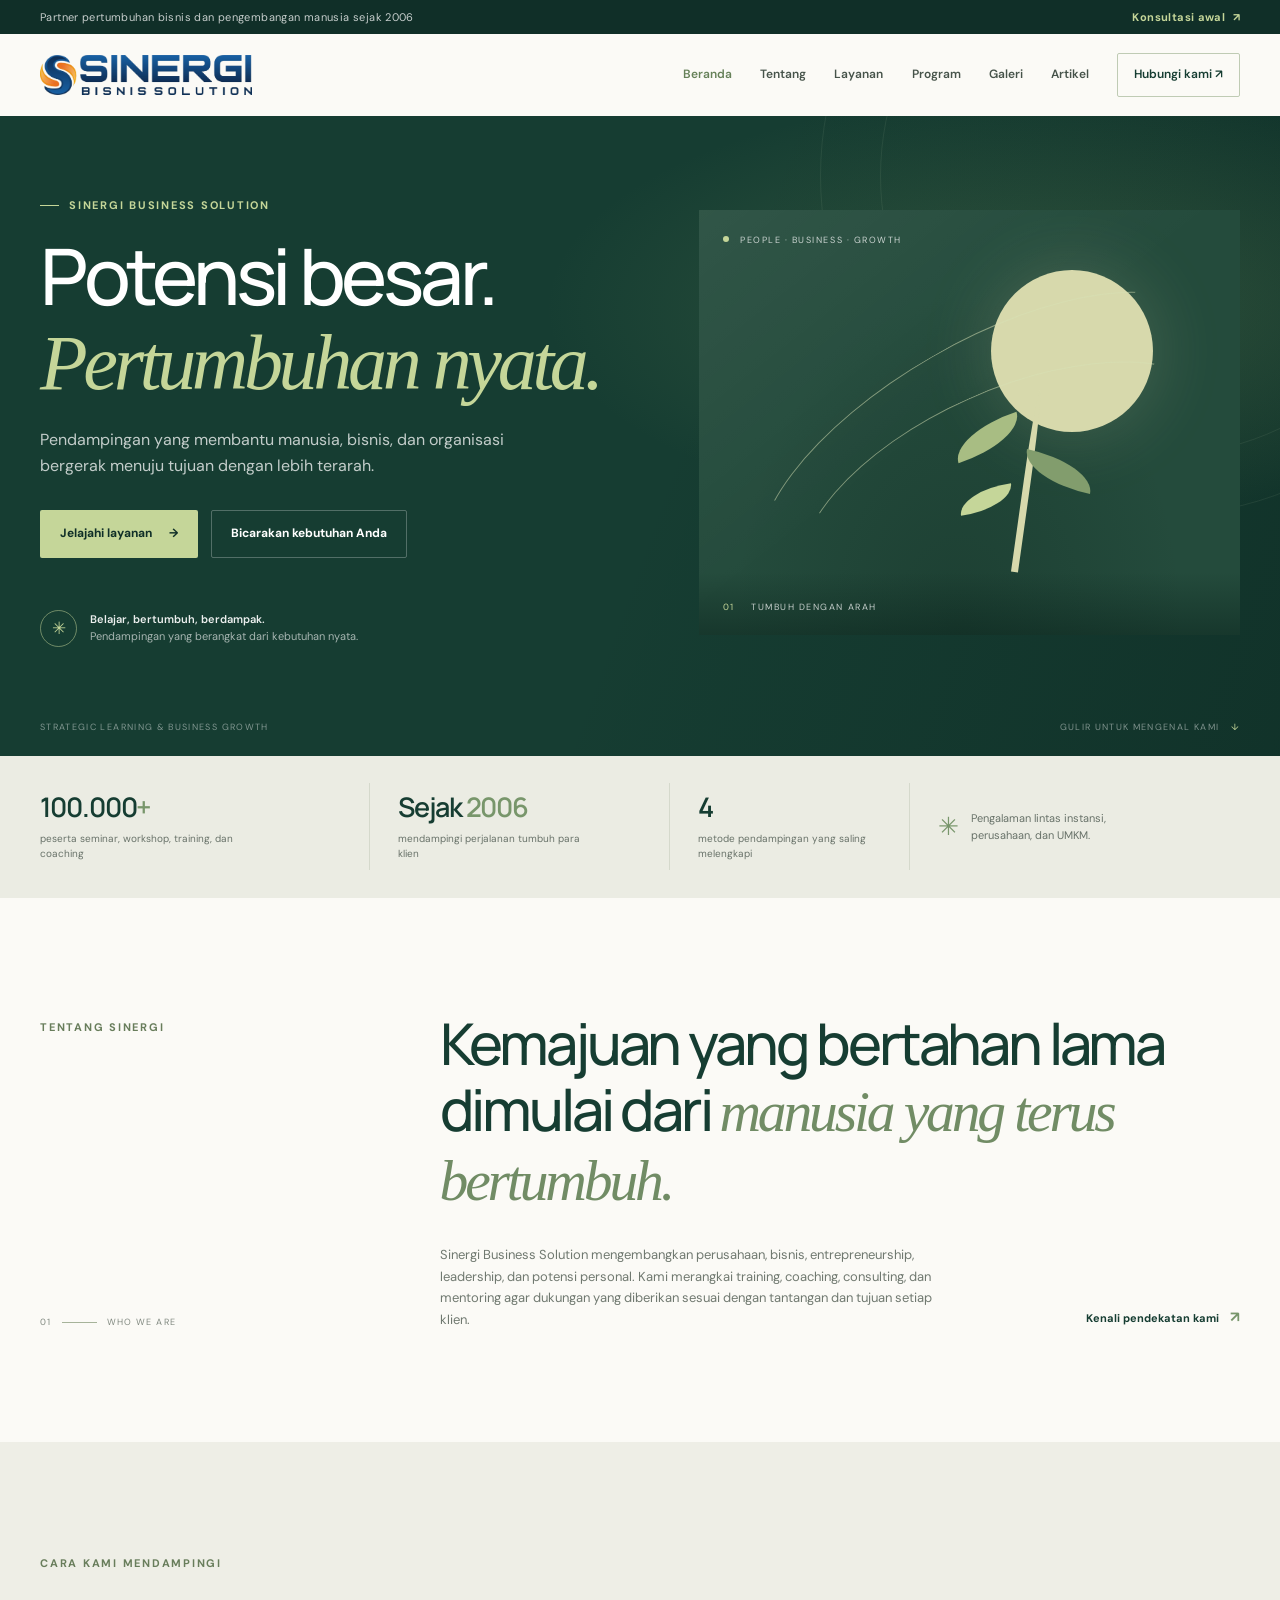
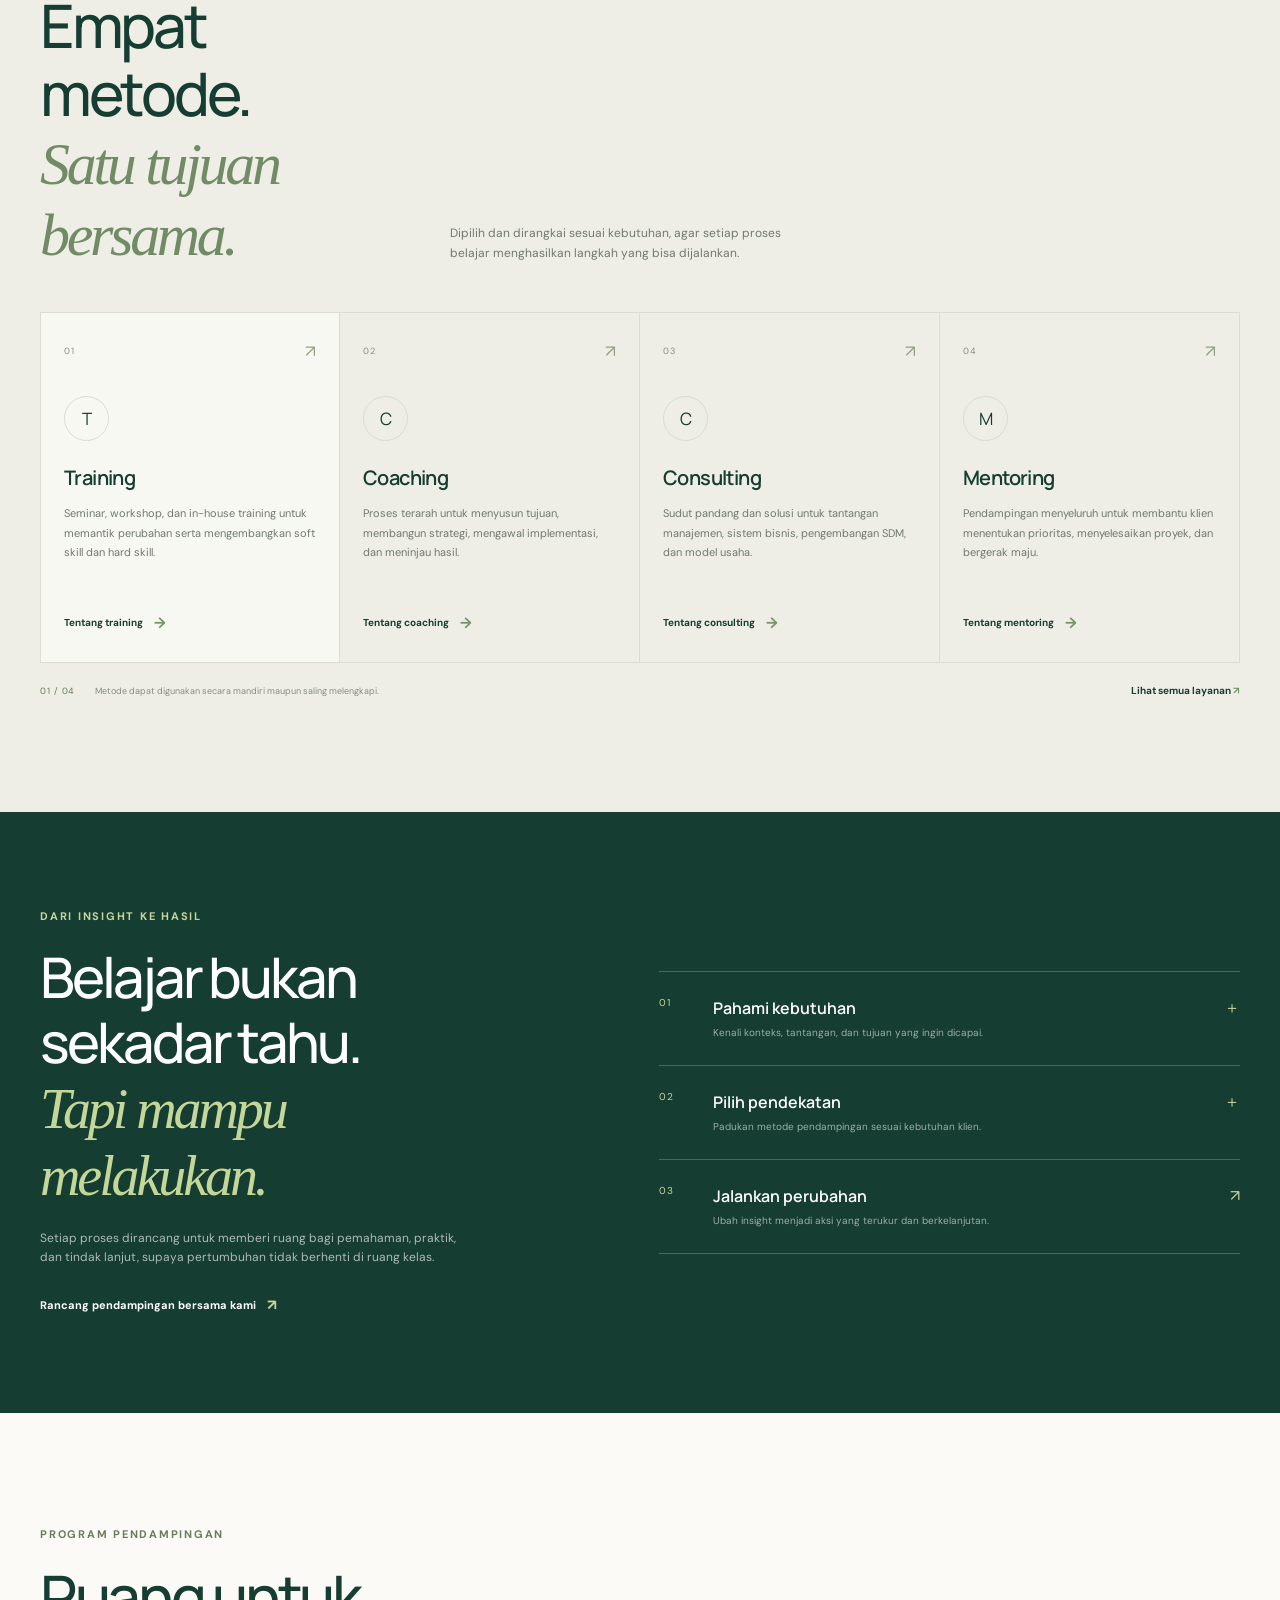
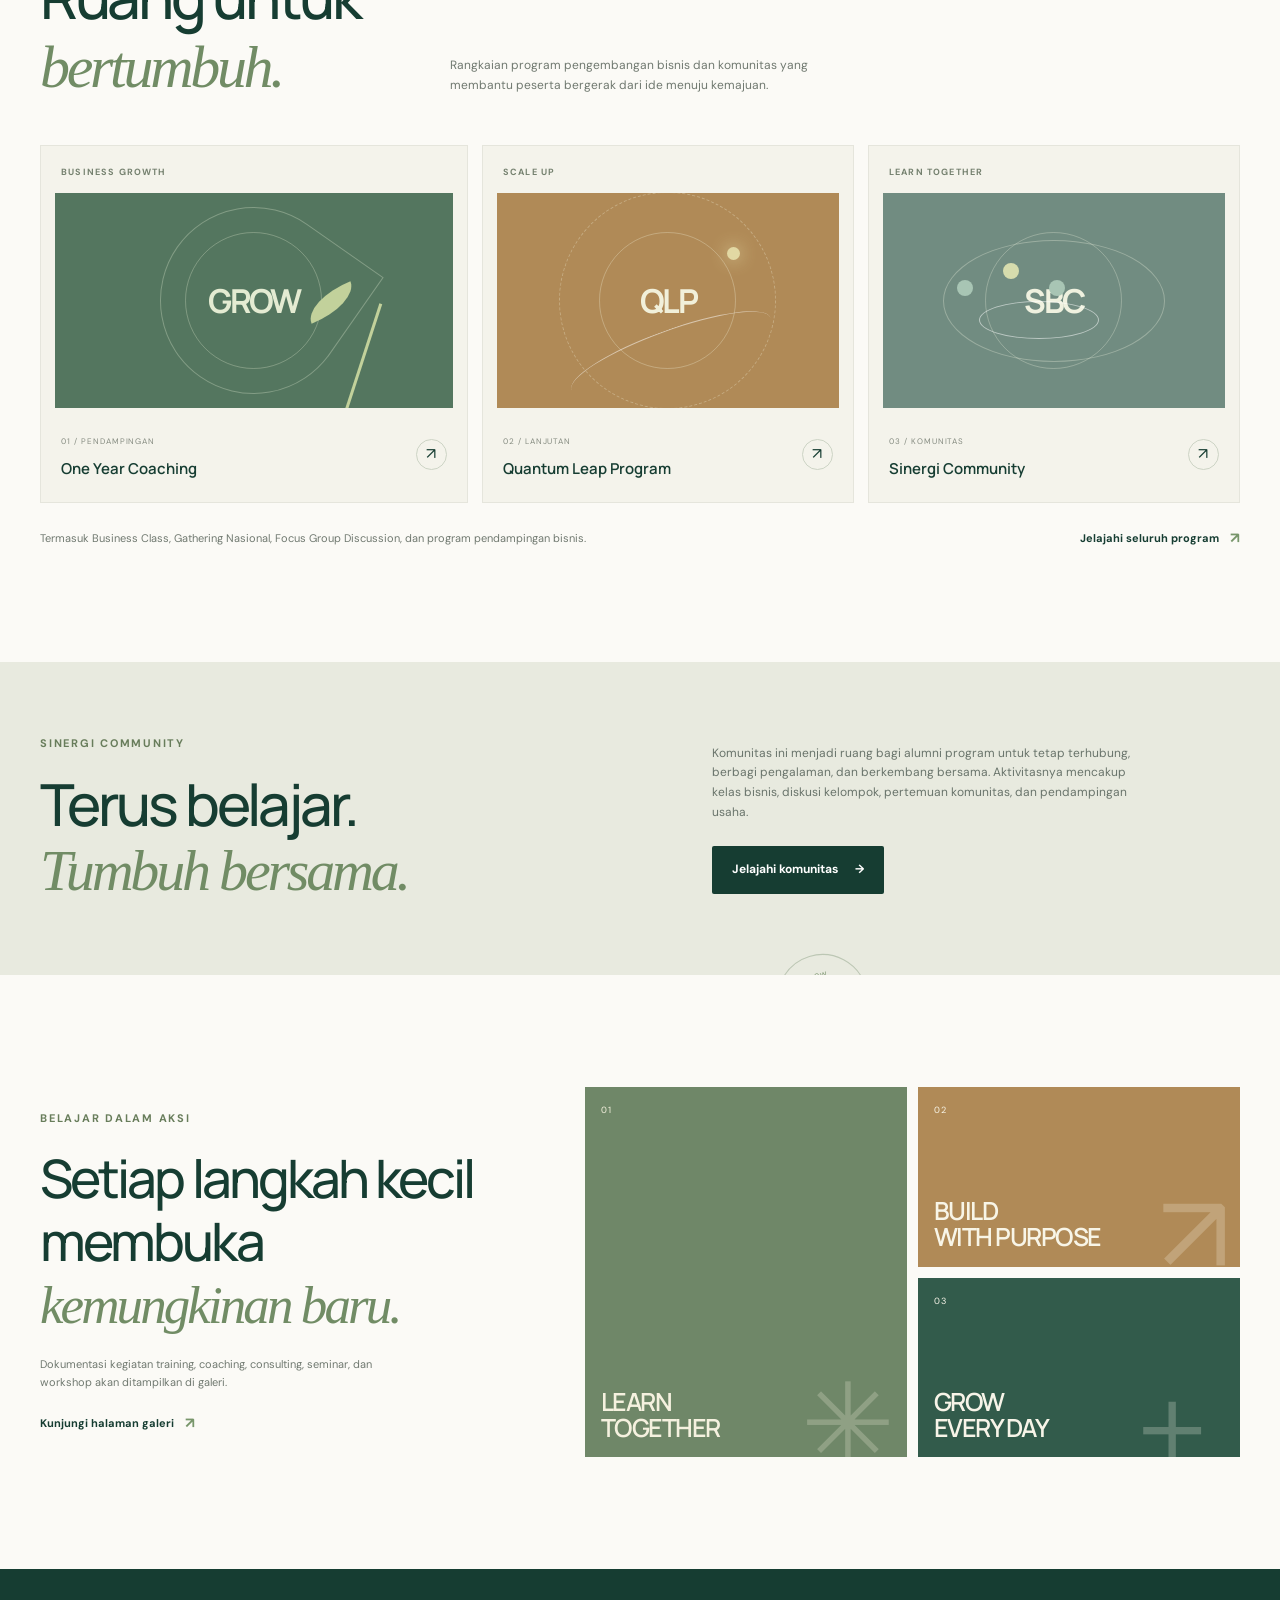
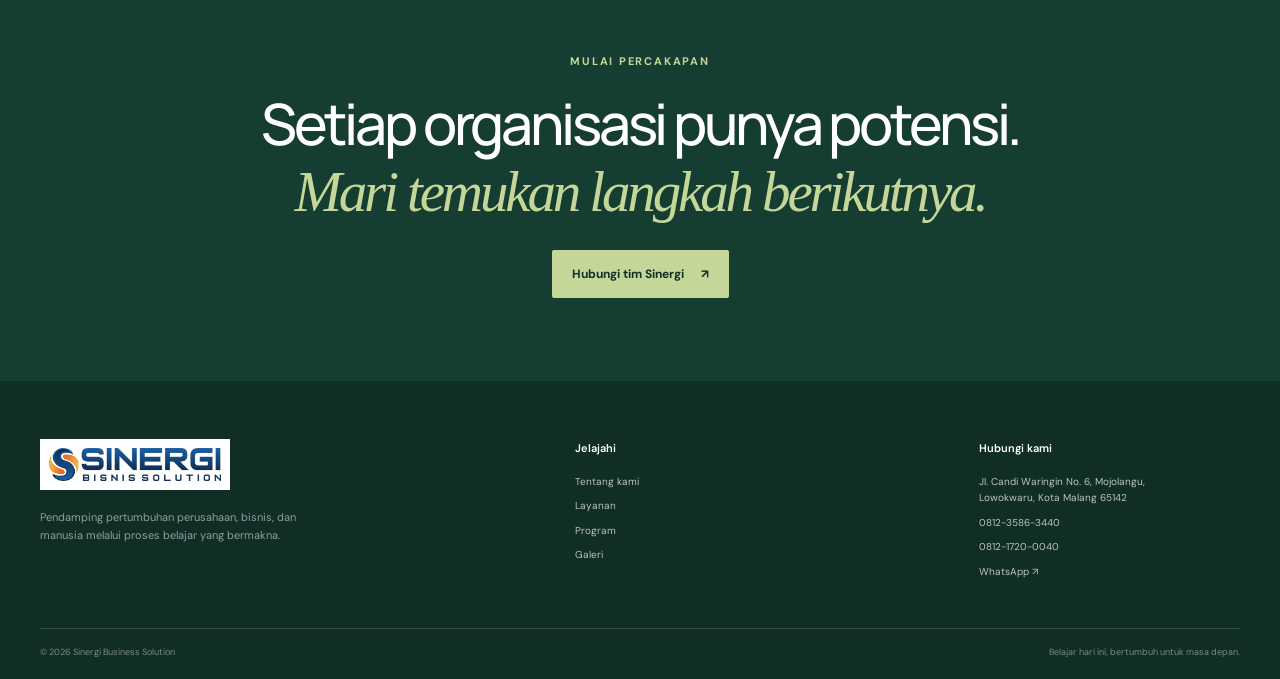
==== index.html @ 2e434a22 "first commit" ====
<!DOCTYPE html>
<html lang="id">
<head>
    <meta charset="UTF-8">
    <meta name="viewport" content="width=device-width, initial-scale=1.0">
    <meta name="description" content="Sinergi Business Solution mendampingi perusahaan, bisnis, dan individu melalui training, coaching, consulting, dan mentoring sejak 2006.">
    <meta name="theme-color" content="#163d32">
    <title>Sinergi Business Solution | Tumbuh Bersama</title>
    <link rel="stylesheet" href="css/style.css">
</head>
<body>
<header class="site-header">
    <div class="topbar">
        <div class="container topbar-inner">
            <span>Partner pertumbuhan bisnis dan pengembangan manusia sejak 2006</span>
            <a href="https://wa.me/6281235863440" target="_blank" rel="noopener noreferrer">Konsultasi awal <span aria-hidden="true">↗</span></a>
        </div>
    </div>
    <div class="container nav-container">
        <a href="index.html" class="brand" aria-label="Sinergi Business Solution, beranda">
            <img src="images/SBS BARU.png" alt="Sinergi Business Solution" class="brand-logo">
        </a>
        <button class="menu-toggle" id="menuToggle" aria-label="Buka menu" aria-expanded="false" aria-controls="navigation">☰</button>
        <nav class="navigation" id="navigation" aria-label="Navigasi utama">
            <a href="index.html" class="active">Beranda</a>
            <a href="about.html">Tentang</a>
            <a href="services.html">Layanan</a>
            <a href="programs.html">Program</a>
            <a href="gallery.html">Galeri</a>
            <a href="blog.html">Artikel</a>
            <a href="contact.html" class="nav-contact">Hubungi kami <span aria-hidden="true">↗</span></a>
        </nav>
    </div>
</header>

<main>
    <section class="hero">
        <div class="hero-orbit hero-orbit-one" aria-hidden="true"></div>
        <div class="hero-orbit hero-orbit-two" aria-hidden="true"></div>
        <div class="container hero-layout">
            <div class="hero-copy">
                <p class="eyebrow eyebrow-light"><span></span> Sinergi Business Solution</p>
                <h1>Potensi besar.<br><em>Pertumbuhan nyata.</em></h1>
                <p class="hero-description">Pendampingan yang membantu manusia, bisnis, dan organisasi bergerak menuju tujuan dengan lebih terarah.</p>
                <div class="hero-actions">
                    <a href="services.html" class="button button-light">Jelajahi layanan <span aria-hidden="true">→</span></a>
                    <a href="https://wa.me/6281235863440" class="button button-quiet" target="_blank" rel="noopener noreferrer">Bicarakan kebutuhan Anda</a>
                </div>
                <div class="hero-proof">
                    <span class="proof-mark" aria-hidden="true">✳</span>
                    <p><strong>Belajar, bertumbuh, berdampak.</strong><br>Pendampingan yang berangkat dari kebutuhan nyata.</p>
                </div>
            </div>
            <div class="hero-art" aria-label="Ilustrasi pertumbuhan dan kolaborasi">
                <div class="art-label"><span class="art-dot"></span> PEOPLE · BUSINESS · GROWTH</div>
                <div class="art-sun"></div>
                <div class="art-curve art-curve-one"></div>
                <div class="art-curve art-curve-two"></div>
                <div class="art-stem"></div>
                <div class="art-leaf art-leaf-one"></div>
                <div class="art-leaf art-leaf-two"></div>
                <div class="art-leaf art-leaf-three"></div>
                <div class="art-base"></div>
                <div class="art-note"><span>01</span> TUMBUH DENGAN ARAH</div>
            </div>
        </div>
        <div class="hero-bottom container">
            <span>Strategic learning &amp; business growth</span>
            <span class="hero-scroll">Gulir untuk mengenal kami <span aria-hidden="true">↓</span></span>
        </div>
    </section>

    <section class="trust-band" aria-label="Ringkasan pengalaman">
        <div class="container trust-grid">
            <div><strong>100.000<span>+</span></strong><p>peserta seminar, workshop, training, dan coaching</p></div>
            <div><strong>Sejak <span>2006</span></strong><p>mendampingi perjalanan tumbuh para klien</p></div>
            <div><strong>4</strong><p>metode pendampingan yang saling melengkapi</p></div>
            <div class="trust-note"><span class="trust-star" aria-hidden="true">✳</span><p>Pengalaman lintas instansi, perusahaan, dan UMKM.</p></div>
        </div>
    </section>

    <section class="section intro-section" id="tentang">
        <div class="container intro-grid">
            <div class="intro-kicker">
                <p class="eyebrow">Tentang Sinergi</p>
                <span class="intro-index">01 <i></i> WHO WE ARE</span>
            </div>
            <div class="intro-content">
                <h2>Kemajuan yang bertahan lama dimulai dari <em>manusia yang terus bertumbuh.</em></h2>
                <div class="intro-bottom">
                    <p>Sinergi Business Solution mengembangkan perusahaan, bisnis, entrepreneurship, leadership, dan potensi personal. Kami merangkai training, coaching, consulting, dan mentoring agar dukungan yang diberikan sesuai dengan tantangan dan tujuan setiap klien.</p>
                    <a href="about.html" class="text-link">Kenali pendekatan kami <span aria-hidden="true">↗</span></a>
                </div>
            </div>
        </div>
    </section>

    <section class="section services-section" id="layanan">
        <div class="container">
            <div class="section-heading section-heading-row">
                <div><p class="eyebrow">Cara kami mendampingi</p><h2>Empat metode.<br><em>Satu tujuan bersama.</em></h2></div>
                <p>Dipilih dan dirangkai sesuai kebutuhan, agar setiap proses belajar menghasilkan langkah yang bisa dijalankan.</p>
            </div>
            <div class="service-grid">
                <article class="service-card service-card-featured">
                    <div class="card-top"><span class="service-number">01</span><span class="card-arrow" aria-hidden="true">↗</span></div>
                    <div class="service-symbol" aria-hidden="true">T</div>
                    <h3>Training</h3>
                    <p>Seminar, workshop, dan in-house training untuk memantik perubahan serta mengembangkan soft skill dan hard skill.</p>
                    <a href="services.html#training" class="text-link">Tentang training <span aria-hidden="true">→</span></a>
                </article>
                <article class="service-card">
                    <div class="card-top"><span class="service-number">02</span><span class="card-arrow" aria-hidden="true">↗</span></div>
                    <div class="service-symbol" aria-hidden="true">C</div>
                    <h3>Coaching</h3>
                    <p>Proses terarah untuk menyusun tujuan, membangun strategi, mengawal implementasi, dan meninjau hasil.</p>
                    <a href="services.html#coaching" class="text-link">Tentang coaching <span aria-hidden="true">→</span></a>
                </article>
                <article class="service-card">
                    <div class="card-top"><span class="service-number">03</span><span class="card-arrow" aria-hidden="true">↗</span></div>
                    <div class="service-symbol" aria-hidden="true">C</div>
                    <h3>Consulting</h3>
                    <p>Sudut pandang dan solusi untuk tantangan manajemen, sistem bisnis, pengembangan SDM, dan model usaha.</p>
                    <a href="services.html#consulting" class="text-link">Tentang consulting <span aria-hidden="true">→</span></a>
                </article>
                <article class="service-card">
                    <div class="card-top"><span class="service-number">04</span><span class="card-arrow" aria-hidden="true">↗</span></div>
                    <div class="service-symbol" aria-hidden="true">M</div>
                    <h3>Mentoring</h3>
                    <p>Pendampingan menyeluruh untuk membantu klien menentukan prioritas, menyelesaikan proyek, dan bergerak maju.</p>
                    <a href="services.html#mentoring" class="text-link">Tentang mentoring <span aria-hidden="true">→</span></a>
                </article>
            </div>
            <div class="section-footnote"><span>01 / 04</span><span>Metode dapat digunakan secara mandiri maupun saling melengkapi.</span><a href="services.html">Lihat semua layanan <span aria-hidden="true">↗</span></a></div>
        </div>
    </section>

    <section class="approach-section">
        <div class="container approach-layout">
            <div class="approach-copy">
                <p class="eyebrow eyebrow-light">Dari insight ke hasil</p>
                <h2>Belajar bukan sekadar tahu.<br><em>Tapi mampu melakukan.</em></h2>
                <p>Setiap proses dirancang untuk memberi ruang bagi pemahaman, praktik, dan tindak lanjut, supaya pertumbuhan tidak berhenti di ruang kelas.</p>
                <a href="contact.html" class="text-link text-link-light">Rancang pendampingan bersama kami <span aria-hidden="true">↗</span></a>
            </div>
            <div class="approach-steps">
                <div class="approach-step"><span>01</span><div><h3>Pahami kebutuhan</h3><p>Kenali konteks, tantangan, dan tujuan yang ingin dicapai.</p></div><span class="step-sign" aria-hidden="true">＋</span></div>
                <div class="approach-step"><span>02</span><div><h3>Pilih pendekatan</h3><p>Padukan metode pendampingan sesuai kebutuhan klien.</p></div><span class="step-sign" aria-hidden="true">＋</span></div>
                <div class="approach-step"><span>03</span><div><h3>Jalankan perubahan</h3><p>Ubah insight menjadi aksi yang terukur dan berkelanjutan.</p></div><span class="step-sign" aria-hidden="true">↗</span></div>
            </div>
        </div>
    </section>

    <section class="section programs-section" id="program">
        <div class="container">
            <div class="section-heading section-heading-row">
                <div><p class="eyebrow">Program pendampingan</p><h2>Ruang untuk <em>bertumbuh.</em></h2></div>
                <p>Rangkaian program pengembangan bisnis dan komunitas yang membantu peserta bergerak dari ide menuju kemajuan.</p>
            </div>
            <div class="program-grid">
                <a href="programs.html#one-year-coaching" class="program-card program-large">
                    <span class="program-tag">BUSINESS GROWTH</span>
                    <div class="program-graphic graphic-growth" aria-hidden="true"><span>GROW</span><i></i><b></b></div>
                    <div class="program-info"><div><span>01 / PENDAMPINGAN</span><h3>One Year Coaching</h3></div><span class="round-arrow" aria-hidden="true">↗</span></div>
                </a>
                <a href="programs.html#quantum-leap" class="program-card">
                    <span class="program-tag">SCALE UP</span>
                    <div class="program-graphic graphic-leap" aria-hidden="true"><span>QLP</span><i></i><b></b></div>
                    <div class="program-info"><div><span>02 / LANJUTAN</span><h3>Quantum Leap Program</h3></div><span class="round-arrow" aria-hidden="true">↗</span></div>
                </a>
                <a href="programs.html#sinergi-community" class="program-card">
                    <span class="program-tag">LEARN TOGETHER</span>
                    <div class="program-graphic graphic-community" aria-hidden="true"><span>SBC</span><i></i><b></b></div>
                    <div class="program-info"><div><span>03 / KOMUNITAS</span><h3>Sinergi Community</h3></div><span class="round-arrow" aria-hidden="true">↗</span></div>
                </a>
            </div>
            <div class="program-more"><p>Termasuk Business Class, Gathering Nasional, Focus Group Discussion, dan program pendampingan bisnis.</p><a href="programs.html" class="text-link">Jelajahi seluruh program <span aria-hidden="true">↗</span></a></div>
        </div>
    </section>

    <section class="community-section" id="community">
        <div class="container community-layout">
            <div>
                <p class="eyebrow">Sinergi Community</p>
                <h2>Terus belajar.<br><em>Tumbuh bersama.</em></h2>
            </div>
            <div class="community-detail">
                <p>Komunitas ini menjadi ruang bagi alumni program untuk tetap terhubung, berbagi pengalaman, dan berkembang bersama. Aktivitasnya mencakup kelas bisnis, diskusi kelompok, pertemuan komunitas, dan pendampingan usaha.</p>
                <a href="programs.html#sinergi-community" class="button button-dark">Jelajahi komunitas <span aria-hidden="true">→</span></a>
            </div>
            <div class="community-stamp" aria-hidden="true"><span>GROW</span><i>✳</i><span>TOGETHER</span></div>
        </div>
    </section>

    <section class="section gallery-section" id="galeri">
        <div class="container gallery-layout">
            <div class="gallery-title">
                <p class="eyebrow">Belajar dalam aksi</p>
                <h2>Setiap langkah kecil<br>membuka <em>kemungkinan baru.</em></h2>
                <p>Dokumentasi kegiatan training, coaching, consulting, seminar, dan workshop akan ditampilkan di galeri.</p>
                <a href="gallery.html" class="text-link">Kunjungi halaman galeri <span aria-hidden="true">↗</span></a>
            </div>
            <div class="gallery-composition" aria-label="Ilustrasi tema kegiatan pembelajaran">
                <div class="gallery-tile tile-one"><span>01</span><strong>LEARN<br>TOGETHER</strong><i aria-hidden="true">✳</i></div>
                <div class="gallery-tile tile-two"><span>02</span><strong>BUILD<br>WITH PURPOSE</strong><i aria-hidden="true">↗</i></div>
                <div class="gallery-tile tile-three"><span>03</span><strong>GROW<br>EVERY DAY</strong><i aria-hidden="true">＋</i></div>
            </div>
        </div>
    </section>

    <section class="cta-section">
        <div class="container cta-inner">
            <p class="eyebrow eyebrow-light">Mulai percakapan</p>
            <h2>Setiap organisasi punya potensi.<br><em>Mari temukan langkah berikutnya.</em></h2>
            <a href="https://wa.me/6281235863440" class="button button-light" target="_blank" rel="noopener noreferrer">Hubungi tim Sinergi <span aria-hidden="true">↗</span></a>
        </div>
    </section>
</main>

<footer class="site-footer">
    <div class="container footer-main">
        <div class="footer-brand">
            <a href="index.html" aria-label="Sinergi Business Solution, beranda"><img src="images/SBS BARU.png" alt="Sinergi Business Solution" class="footer-logo"></a>
            <p>Pendamping pertumbuhan perusahaan, bisnis, dan manusia melalui proses belajar yang bermakna.</p>
        </div>
        <div><h3>Jelajahi</h3><div class="footer-links"><a href="about.html">Tentang kami</a><a href="services.html">Layanan</a><a href="programs.html">Program</a><a href="gallery.html">Galeri</a></div></div>
        <div><h3>Hubungi kami</h3><div class="footer-links"><span>Jl. Candi Waringin No. 6, Mojolangu,<br>Lowokwaru, Kota Malang 65142</span><a href="tel:+6281235863440">0812-3586-3440</a><a href="tel:+6281217200040">0812-1720-0040</a><a href="https://wa.me/6281235863440" target="_blank" rel="noopener noreferrer">WhatsApp <span aria-hidden="true">↗</span></a></div></div>
    </div>
    <div class="container footer-bottom"><span>© <span class="currentYear"></span> Sinergi Business Solution</span><span>Belajar hari ini, bertumbuh untuk masa depan.</span></div>
</footer>
<script src="js/script.js"></script>
</body>
</html>
---- css/style.css ----
@import url("https://fonts.googleapis.com/css2?family=DM+Sans:wght@400;500;600;700&family=Manrope:wght@400;500;600;700;800&display=swap");

:root {
    --forest: #163d32;
    --forest-deep: #102f28;
    --green: #78966b;
    --lime: #c5d699;
    --cream: #f4f3ec;
    --paper: #fbfaf6;
    --ink: #202a25;
    --muted: #707970;
    --line: #e5e5dc;
    --white: #fff;
    --display: "Manrope", Arial, sans-serif;
    --body: "DM Sans", Arial, sans-serif;
}

* { box-sizing: border-box; margin: 0; padding: 0; }
html { scroll-behavior: smooth; scroll-padding-top: 100px; }
body { color: var(--ink); background: var(--paper); font-family: var(--body); line-height: 1.65; -webkit-font-smoothing: antialiased; }
img { display: block; max-width: 100%; }
a { color: inherit; text-decoration: none; }
button, input, textarea { font: inherit; }
:focus-visible { outline: 2px solid #78966b; outline-offset: 3px; }
.container { width: min(1200px, calc(100% - 64px)); margin-inline: auto; }
.section { padding: 112px 0; }
.eyebrow { display: flex; align-items: center; gap: 10px; color: #687d5b; font-size: 11px; font-weight: 700; letter-spacing: .16em; text-transform: uppercase; margin-bottom: 20px; }
.eyebrow > span { width: 19px; height: 1px; background: currentColor; }
.eyebrow-light { color: var(--lime); }

.site-header { position: sticky; z-index: 50; top: 0; background: rgba(251,250,246,.97); backdrop-filter: blur(14px); }
.topbar { color: rgba(255,255,255,.76); background: var(--forest-deep); font-size: 11px; letter-spacing: .035em; }
.topbar-inner { min-height: 34px; display: flex; align-items: center; justify-content: space-between; gap: 20px; }
.topbar a { color: var(--lime); font-weight: 700; }
.topbar a span { padding-left: 4px; }
.nav-container { min-height: 82px; display: flex; align-items: center; justify-content: space-between; gap: 34px; }
.brand { display: inline-flex; align-items: center; flex: 0 0 auto; }
.brand-logo { width: 212px; height: auto; }
.navigation { display: flex; align-items: center; gap: clamp(16px, 2.2vw, 29px); }
.navigation a { color: #46534a; font-size: 12px; font-weight: 600; transition: color .2s ease; white-space: nowrap; }
.navigation a:hover, .navigation a.active { color: #668159; }
.navigation .nav-contact { padding: 11px 16px; border: 1px solid #bfcbb4; border-radius: 2px; color: var(--forest); }
.navigation .nav-contact:hover { background: var(--forest); border-color: var(--forest); color: var(--white); }
.menu-toggle { display: none; border: 1px solid var(--line); border-radius: 2px; background: transparent; color: var(--forest); padding: 7px 11px; cursor: pointer; font-size: 20px; }

.hero { position: relative; isolation: isolate; overflow: hidden; color: var(--white); background: var(--forest); }
.hero::before { position: absolute; z-index: -1; inset: 0; background: radial-gradient(ellipse at 82% 30%, rgba(119,151,95,.28), transparent 34%), linear-gradient(110deg, transparent 52%, rgba(8,31,26,.34)); content: ""; }
.hero-layout { min-height: 565px; display: grid; grid-template-columns: 1.05fr .95fr; align-items: center; gap: 5%; padding-top: 58px; padding-bottom: 48px; }
.hero-copy { max-width: 630px; padding: 22px 0 25px; }
.hero h1, .section-heading h2, .intro-content h2, .approach-copy h2, .community-layout h2, .gallery-title h2, .cta-inner h2 { font-family: var(--display); font-weight: 500; letter-spacing: -.055em; }
.hero h1 { font-size: clamp(48px, 6.2vw, 78px); line-height: 1.07; }
.hero h1 em, .section-heading h2 em, .intro-content h2 em, .approach-copy h2 em, .community-layout h2 em, .gallery-title h2 em, .cta-inner h2 em { color: var(--lime); font-family: Georgia, serif; font-weight: 400; }
.hero-description { max-width: 480px; color: rgba(255,255,255,.74); margin-top: 23px; font-size: 16px; }
.hero-actions { display: flex; flex-wrap: wrap; gap: 13px; margin-top: 30px; }
.button { min-height: 48px; display: inline-flex; align-items: center; justify-content: center; gap: 17px; padding: 11px 19px; border: 1px solid transparent; border-radius: 2px; font-size: 12px; font-weight: 700; transition: background .2s, color .2s, transform .2s; }
.button:hover { transform: translateY(-2px); }
.button-light { background: var(--lime); color: var(--forest-deep); }
.button-light:hover { background: #d5e4b1; }
.button-quiet { border-color: rgba(255,255,255,.26); color: var(--white); }
.button-quiet:hover { border-color: var(--lime); color: var(--lime); }
.hero-proof { display: flex; align-items: center; gap: 13px; margin-top: 52px; }
.proof-mark { display: grid; width: 37px; height: 37px; place-items: center; border: 1px solid rgba(197,214,153,.5); border-radius: 50%; color: var(--lime); font-size: 17px; }
.hero-proof p { color: rgba(255,255,255,.62); font-size: 11px; line-height: 1.55; }
.hero-proof strong { color: rgba(255,255,255,.92); font-weight: 600; }
.hero-art { position: relative; min-height: 425px; overflow: hidden; background: #244b3c; }
.hero-art::before { position: absolute; inset: 0; background: linear-gradient(142deg, rgba(255,255,255,.06), transparent 48%), radial-gradient(ellipse at 48% 100%, rgba(12,37,29,.3), transparent 57%); content: ""; }
.art-label, .art-note { position: absolute; z-index: 3; left: 24px; color: rgba(255,255,255,.75); font-size: 9px; letter-spacing: .17em; }
.art-label { top: 23px; }
.art-dot { display: inline-block; width: 6px; height: 6px; margin: 0 8px 1px 0; border-radius: 50%; background: var(--lime); }
.art-note { bottom: 21px; }
.art-note span { margin-right: 13px; color: var(--lime); }
.art-sun { position: absolute; top: 14%; right: 16%; width: 162px; height: 162px; border-radius: 50%; background: #d7d9ac; box-shadow: 0 0 72px rgba(215,217,172,.2); }
.art-curve { position: absolute; z-index: 2; left: 6%; right: 0; height: 215px; border: 1px solid rgba(214,224,180,.36); border-color: rgba(214,224,180,.52) transparent transparent; border-radius: 50%; transform: rotate(-30deg); }
.art-curve-one { top: 31%; }
.art-curve-two { top: 42%; left: 16%; transform: rotate(-24deg); }
.art-stem { position: absolute; z-index: 2; right: 41%; bottom: 15%; width: 7px; height: 43%; border-radius: 80% 80% 0 0; background: #d7d9ac; transform: rotate(8deg); transform-origin: bottom; }
.art-leaf { position: absolute; z-index: 3; width: 71px; height: 31px; border-radius: 100% 0 100% 0; background: #a8bd83; }
.art-leaf-one { right: 40%; bottom: 43%; transform: rotate(-18deg); }
.art-leaf-two { right: 27%; bottom: 35%; transform: scaleX(-1) rotate(-12deg); background: #829d6d; }
.art-leaf-three { right: 42%; bottom: 29%; width: 54px; height: 25px; transform: rotate(-8deg); background: #c5d699; }
.art-base { position: absolute; right: 0; bottom: 0; left: 0; height: 15%; background: linear-gradient(0deg, rgba(9,34,27,.48), transparent); }
.hero-orbit { position: absolute; z-index: -1; border: 1px solid rgba(220,235,199,.075); border-radius: 50%; }
.hero-orbit-one { top: -280px; right: -220px; width: 680px; height: 680px; }
.hero-orbit-two { top: -220px; right: -160px; width: 560px; height: 560px; }
.hero-bottom { display: flex; justify-content: space-between; padding-bottom: 21px; color: rgba(255,255,255,.46); font-size: 9px; letter-spacing: .15em; text-transform: uppercase; }
.hero-scroll span { margin-left: 8px; color: var(--lime); }

.trust-band { background: #ebece3; }
.trust-grid { min-height: 142px; display: grid; grid-template-columns: 1.1fr 1fr .8fr 1.1fr; align-items: center; }
.trust-grid > div { min-height: 70px; padding: 8px 28px; border-right: 1px solid #d5d9cc; }
.trust-grid > div:first-child { padding-left: 0; }
.trust-grid > div:last-child { border: 0; padding-right: 0; }
.trust-grid strong { display: block; color: var(--forest); font-family: var(--display); font-size: 27px; font-weight: 600; letter-spacing: -.04em; line-height: 1.2; }
.trust-grid strong span { color: #78966b; }
.trust-grid p { max-width: 200px; margin-top: 7px; color: #687269; font-size: 10px; line-height: 1.55; }
.trust-note { display: flex; align-items: center; gap: 12px; }
.trust-note p { max-width: 175px; margin: 0; font-size: 11px; }
.trust-star { color: #78966b; font-size: 25px; }

.intro-section { background: var(--paper); }
.intro-grid { display: grid; grid-template-columns: .55fr 1.45fr; gap: 8%; }
.intro-kicker { display: flex; flex-direction: column; align-items: flex-start; justify-content: space-between; }
.intro-kicker .eyebrow { margin-top: 8px; }
.intro-index { display: flex; align-items: center; gap: 10px; color: #818980; font-size: 9px; letter-spacing: .15em; }
.intro-index i { display: inline-block; width: 35px; height: 1px; background: #a6b39a; }
.intro-content h2 { max-width: 800px; color: var(--forest); font-size: clamp(36px, 4.5vw, 59px); line-height: 1.15; }
.intro-content h2 em { color: #718c65; }
.intro-bottom { display: flex; align-items: flex-end; justify-content: space-between; gap: 35px; margin-top: 30px; }
.intro-bottom p { max-width: 515px; color: var(--muted); font-size: 13px; }
.text-link { display: inline-flex; align-items: center; gap: 11px; color: var(--forest); font-size: 11px; font-weight: 700; white-space: nowrap; }
.text-link span { color: #78966b; font-size: 15px; transition: transform .2s; }
.text-link:hover span { transform: translate(3px,-2px); }

.services-section { background: #eeeee6; }
.section-heading-row { display: flex; align-items: flex-end; justify-content: space-between; gap: 40px; margin-bottom: 43px; }
.section-heading { max-width: 770px; }
.section-heading h2 { color: var(--forest); font-size: clamp(38px, 5vw, 60px); line-height: 1.13; }
.section-heading h2 em { color: #718c65; }
.section-heading-row > p { max-width: 360px; padding-bottom: 6px; color: var(--muted); font-size: 12px; }
.service-grid { display: grid; grid-template-columns: repeat(4, 1fr); border-top: 1px solid #d9ddd2; border-bottom: 1px solid #d9ddd2; }
.service-card { min-height: 325px; padding: 24px 23px 26px; border-right: 1px solid #d9ddd2; transition: background .2s; }
.service-card:first-child { border-left: 1px solid #d9ddd2; }
.service-card:hover, .service-card-featured { background: #f8f8f2; }
.card-top { display: flex; align-items: center; justify-content: space-between; }
.service-number { color: #849080; font-size: 9px; letter-spacing: .1em; }
.card-arrow { color: #91a182; font-size: 17px; }
.service-symbol { display: grid; width: 45px; height: 45px; margin: 31px 0 20px; place-items: center; border: 1px solid #d7dfcd; border-radius: 50%; color: var(--forest); font-family: var(--display); font-size: 17px; }
.service-card h3 { color: var(--forest); font-family: var(--display); font-size: 20px; font-weight: 600; letter-spacing: -.03em; }
.service-card p { min-height: 83px; margin: 10px 0 21px; color: var(--muted); font-size: 11px; line-height: 1.75; }
.service-card .text-link { font-size: 10px; }
.section-footnote { display: flex; align-items: center; gap: 20px; margin-top: 20px; color: #858c82; font-size: 9px; }
.section-footnote > span:first-child { color: #647b59; letter-spacing: .1em; }
.section-footnote > span:nth-child(2) { flex: 1; }
.section-footnote a { color: var(--forest); font-size: 10px; font-weight: 700; }
.section-footnote a span { color: #78966b; }

.approach-section { padding: 95px 0; color: var(--white); background: var(--forest); }
.approach-layout { display: grid; grid-template-columns: .9fr 1.1fr; gap: 12%; align-items: center; }
.approach-copy h2 { color: var(--white); font-size: clamp(37px, 4.4vw, 56px); line-height: 1.16; }
.approach-copy h2 em { color: var(--lime); }
.approach-copy > p:not(.eyebrow) { max-width: 420px; margin-top: 20px; color: rgba(255,255,255,.65); font-size: 12px; }
.text-link-light { margin-top: 25px; color: var(--white); }
.text-link-light span { color: var(--lime); }
.approach-steps { border-top: 1px solid rgba(255,255,255,.22); }
.approach-step { display: grid; grid-template-columns: 39px 1fr 24px; align-items: start; gap: 15px; padding: 23px 0; border-bottom: 1px solid rgba(255,255,255,.22); }
.approach-step > span:first-child { color: var(--lime); font-size: 10px; letter-spacing: .1em; }
.approach-step h3 { color: var(--white); font-family: var(--display); font-size: 16px; font-weight: 600; }
.approach-step p { margin-top: 4px; color: rgba(255,255,255,.58); font-size: 10px; }
.step-sign { color: var(--lime); text-align: right; }

.programs-section { background: var(--paper); }
.program-grid { display: grid; grid-template-columns: 1.15fr 1fr 1fr; gap: 14px; }
.program-card { display: flex; flex-direction: column; min-width: 0; border: 1px solid var(--line); background: #f4f3eb; transition: transform .25s, box-shadow .25s; }
.program-card:hover { transform: translateY(-4px); box-shadow: 0 16px 35px rgba(25,58,42,.1); }
.program-tag { padding: 19px 20px 0; color: #75816f; font-size: 9px; font-weight: 700; letter-spacing: .13em; }
.program-graphic { position: relative; display: grid; min-height: 215px; margin: 14px 14px 0; place-items: center; overflow: hidden; }
.program-graphic::before, .program-graphic::after { position: absolute; border: 1px solid currentColor; border-radius: 50%; content: ""; }
.program-graphic::before { width: 185px; height: 185px; opacity: .32; }
.program-graphic::after { width: 135px; height: 135px; opacity: .3; }
.program-graphic > span { position: relative; z-index: 1; font-family: var(--display); font-size: 33px; font-weight: 700; letter-spacing: -.08em; }
.program-graphic i, .program-graphic b { position: absolute; z-index: 1; display: block; }
.graphic-growth { color: #e4ebd2; background: #54765f; }
.graphic-growth::before { border-radius: 50% 0 50% 50%; transform: rotate(35deg); }
.graphic-growth i { right: 22%; bottom: -5px; width: 3px; height: 112px; background: #c2d19b; transform: rotate(18deg); }
.graphic-growth b { right: 24%; bottom: 93px; width: 52px; height: 25px; border-radius: 100% 0 100% 0; background: #c2d19b; transform: rotate(-22deg); }
.graphic-leap { color: #f1f0da; background: #b08a57; }
.graphic-leap::before { width: 215px; height: 215px; border-style: dashed; }
.graphic-leap i { bottom: 30px; left: 20%; width: 62%; height: 48px; border-top: 1px solid rgba(255,255,255,.5); border-radius: 50%; transform: rotate(-20deg); }
.graphic-leap b { top: 54px; right: 29%; width: 13px; height: 13px; border-radius: 50%; background: #e2d8a3; box-shadow: 0 0 18px #e2d8a3; }
.graphic-community { color: #eff1df; background: #718c81; }
.graphic-community::before { width: 220px; height: 120px; }
.graphic-community i { top: 70px; left: 35%; width: 16px; height: 16px; border-radius: 50%; background: #d6dcad; box-shadow: 46px 17px 0 #a8c5b4, -46px 17px 0 #a8c5b4; }
.graphic-community b { top: 108px; left: 28%; width: 120px; height: 38px; border: 1px solid rgba(255,255,255,.52); border-radius: 50%; }
.program-info { display: flex; align-items: center; justify-content: space-between; gap: 10px; padding: 18px 20px 20px; }
.program-info > div > span { color: #858b80; font-size: 8px; letter-spacing: .12em; }
.program-info h3 { margin-top: 4px; color: var(--forest); font-family: var(--display); font-size: 15px; font-weight: 600; }
.round-arrow { display: grid; width: 31px; height: 31px; flex: 0 0 auto; place-items: center; border: 1px solid #cdd4c5; border-radius: 50%; color: var(--forest); transition: background .2s,color .2s; }
.program-card:hover .round-arrow { background: var(--forest); color: white; }
.program-more { display: flex; align-items: center; justify-content: space-between; gap: 25px; margin-top: 23px; }
.program-more p { max-width: 550px; color: var(--muted); font-size: 11px; }

.community-section { padding: 72px 0; overflow: hidden; background: #e8eadf; }
.community-layout { position: relative; display: grid; grid-template-columns: 1fr 1fr; align-items: center; gap: 12%; }
.community-layout h2 { color: var(--forest); font-size: clamp(39px, 4.7vw, 58px); line-height: 1.1; }
.community-layout h2 em { color: #718c65; }
.community-detail { max-width: 440px; }
.community-detail p { color: #69746b; font-size: 12px; }
.button-dark { margin-top: 23px; background: var(--forest); color: white; }
.button-dark:hover { background: #265746; }
.community-stamp { position: absolute; right: 31%; bottom: -142px; display: flex; width: 91px; height: 91px; flex-direction: column; align-items: center; justify-content: center; border: 1px solid rgba(88,117,82,.3); border-radius: 50%; color: #718c65; font-size: 7px; letter-spacing: .16em; transform: rotate(-17deg); }
.community-stamp i { margin: 2px; font-size: 19px; font-style: normal; }

.gallery-section { background: var(--paper); }
.gallery-layout { display: grid; grid-template-columns: .8fr 1.2fr; align-items: center; gap: 9%; }
.gallery-title h2 { color: var(--forest); font-size: clamp(34px, 4.2vw, 53px); line-height: 1.18; }
.gallery-title h2 em { color: #718c65; }
.gallery-title > p:not(.eyebrow) { max-width: 380px; margin: 18px 0; color: var(--muted); font-size: 11px; }
.gallery-composition { display: grid; min-height: 370px; grid-template-columns: 1fr 1fr; grid-template-rows: 1fr 1fr; gap: 11px; }
.gallery-tile { position: relative; display: flex; flex-direction: column; justify-content: space-between; overflow: hidden; padding: 16px; }
.gallery-tile span { font-size: 9px; letter-spacing: .15em; }
.gallery-tile strong { position: relative; z-index: 1; font-family: var(--display); font-size: clamp(17px,2vw,25px); font-weight: 600; line-height: 1.05; letter-spacing: -.06em; }
.gallery-tile i { position: absolute; right: 12px; bottom: -24px; font-size: 112px; font-style: normal; line-height: 1; opacity: .24; }
.tile-one { grid-row: span 2; color: #f5f1df; background: #6f8768; }
.tile-two { color: #f8f5e7; background: #b08a57; }
.tile-three { color: #f7f4e8; background: #325b4b; }

.cta-section { padding: 83px 0; color: var(--white); background: var(--forest); }
.cta-inner { text-align: center; }
.cta-inner .eyebrow { justify-content: center; }
.cta-inner h2 { margin: 0 auto 25px; font-size: clamp(34px, 4.8vw, 57px); line-height: 1.16; }
.cta-inner h2 em { color: var(--lime); }

.site-footer { color: rgba(255,255,255,.72); background: #102d26; }
.footer-main { display: grid; grid-template-columns: 1.5fr 1fr 1fr; gap: 12%; padding-top: 58px; padding-bottom: 48px; }
.footer-logo { width: 190px; padding: 9px; background: white; }
.footer-brand p { max-width: 280px; margin-top: 18px; color: rgba(255,255,255,.54); font-size: 11px; }
.footer-main h3 { margin-bottom: 16px; color: var(--white); font-size: 11px; font-weight: 600; }
.footer-links { display: grid; gap: 8px; font-size: 10px; }
.footer-links a:hover { color: var(--lime); }
.footer-bottom { display: flex; justify-content: space-between; gap: 20px; padding-top: 16px; padding-bottom: 19px; border-top: 1px solid rgba(255,255,255,.13); color: rgba(255,255,255,.45); font-size: 9px; }

.page-hero { padding: 68px 0 60px; color: white; background: var(--forest); }
.page-hero .eyebrow { color: var(--lime); }
.page-hero h1 { color: white; font-family: var(--display); font-size: clamp(40px,6vw,70px); font-weight: 500; letter-spacing: -.055em; line-height: 1.08; }
.page-hero p:not(.eyebrow) { max-width: 670px; margin-top: 17px; color: rgba(255,255,255,.7); font-size: 14px; }
.page-content { padding: 76px 0 95px; }
.about-grid, .contact-grid, .highlight-grid { display: grid; grid-template-columns: 1fr 1fr; align-items: center; gap: 8%; }
.about-image { min-height: 350px; display: grid; place-items: center; overflow: hidden; background: linear-gradient(145deg,#627d61,#315648); }
.about-image img { width: 100%; min-height: 350px; object-fit: cover; }
.about-image > .gallery-tile { width: 100%; height: 100%; min-height: 350px; padding: 32px; }
.about-content h2, .contact-details h2, .contact-form h2, .page-heading h2 { margin-bottom: 16px; color: var(--forest); font-family: var(--display); font-size: clamp(29px,4vw,43px); font-weight: 600; letter-spacing: -.04em; line-height: 1.2; }
.about-content p, .contact-details > p, .page-heading > p { margin-bottom: 14px; color: var(--muted); font-size: 13px; }
.page-heading { max-width: 730px; margin: 0 auto 36px; text-align: center; }
.service-grid-secondary { display: grid; grid-template-columns: repeat(2,1fr); gap: 14px; }
.service-card-secondary { min-height: 200px; padding: 25px; border: 1px solid var(--line); background: white; }
.service-card-secondary h3 { margin-bottom: 9px; color: var(--forest); font-family: var(--display); font-size: 20px; }
.service-card-secondary p, .service-card-secondary li { color: var(--muted); font-size: 12px; }
.service-card-secondary ul { margin: 13px 0 0 18px; }
.program-list { display: grid; gap: 12px; }
.program-detail { display: grid; grid-template-columns: 70px 1fr; gap: 20px; padding: 23px; border: 1px solid var(--line); background: white; }
.program-detail > span { color: #718c65; font-family: var(--display); font-size: 20px; }
.program-detail h2 { color: var(--forest); font-family: var(--display); font-size: 20px; }
.program-detail p { margin-top: 5px; color: var(--muted); font-size: 12px; }
.gallery-grid { display: grid; grid-template-columns: repeat(3,1fr); gap: 14px; }
.gallery-item { min-height: 230px; display: flex; flex-direction: column; justify-content: space-between; padding: 20px; color: white; background: #54765f; }
.gallery-item:nth-child(3n + 2) { background: #b08a57; }
.gallery-item:nth-child(3n + 3) { background: #325b4b; }
.gallery-item span { font-size: 9px; letter-spacing: .14em; }
.gallery-item h2 { font-family: var(--display); font-size: 24px; line-height: 1.15; }
.contact-details, .contact-form { padding: 28px; border: 1px solid var(--line); background: white; }
.contact-item { margin-top: 19px; }
.contact-item strong { color: var(--forest); font-size: 12px; }
.contact-item p, .contact-item a { display: block; color: var(--muted); font-size: 12px; }
.contact-form label { display: block; margin: 13px 0 5px; color: var(--ink); font-size: 11px; font-weight: 700; }
.contact-form input, .contact-form textarea { width: 100%; padding: 11px; border: 1px solid var(--line); border-radius: 2px; background: var(--paper); color: var(--ink); }
.contact-form textarea { min-height: 120px; resize: vertical; }
.form-note { margin-top: 11px; color: var(--muted); font-size: 10px; }
.blog-empty { max-width: 700px; margin: auto; padding: 42px; border: 1px solid var(--line); background: white; text-align: center; }
.blog-empty h2 { color: var(--forest); font-family: var(--display); font-size: 28px; }
.blog-empty > p:not(.eyebrow) { margin-top: 10px; color: var(--muted); font-size: 12px; }

@media (max-width: 1020px) {
    .container { width: min(100% - 44px, 1200px); }
    .nav-container { gap: 20px; }
    .brand-logo { width: 180px; }
    .navigation { gap: 14px; }
    .navigation a { font-size: 11px; }
    .navigation .nav-contact { padding: 9px 11px; }
    .hero-layout { min-height: 515px; }
    .hero-art { min-height: 370px; }
    .service-card { padding: 20px 15px; }
    .footer-main { gap: 7%; }
}
@media (max-width: 760px) {
    .container { width: min(100% - 38px, 620px); }
    .section { padding: 76px 0; }
    .topbar-inner { min-height: 32px; font-size: 9px; }
    .topbar-inner > span { max-width: 72%; }
    .nav-container { min-height: 69px; }
    .brand-logo { width: 164px; }
    .menu-toggle { display: block; }
    .navigation { position: absolute; top: 100%; right: 0; left: 0; display: none; align-items: stretch; gap: 0; padding: 10px 20px 20px; border-top: 1px solid var(--line); background: var(--paper); box-shadow: 0 14px 24px rgba(15,40,29,.1); }
    .navigation.active { display: flex; flex-direction: column; }
    .navigation a { padding: 12px 4px; border-bottom: 1px solid var(--line); font-size: 13px; }
    .navigation .nav-contact { margin-top: 10px; text-align: center; }
    .hero-layout { min-height: 0; grid-template-columns: 1fr; gap: 28px; padding-top: 53px; padding-bottom: 30px; }
    .hero-copy { padding: 0; }
    .hero h1 { font-size: clamp(45px, 11vw, 66px); }
    .hero-description { max-width: 450px; font-size: 14px; }
    .hero-proof { margin-top: 28px; }
    .hero-art { min-height: 300px; }
    .art-sun { width: 128px; height: 128px; }
    .hero-bottom { padding-bottom: 14px; font-size: 8px; }
    .trust-grid { grid-template-columns: 1fr 1fr; padding: 18px 0; }
    .trust-grid > div { min-height: 82px; padding: 10px 14px; border-bottom: 1px solid #d5d9cc; }
    .trust-grid > div:nth-child(2) { border-right: 0; }
    .trust-grid > div:nth-child(3), .trust-grid > div:nth-child(4) { border-bottom: 0; }
    .trust-grid > div:first-child { padding-left: 0; }
    .trust-grid > div:last-child { padding-right: 0; }
    .trust-grid strong { font-size: 23px; }
    .trust-grid p { font-size: 9px; }
    .intro-grid { grid-template-columns: 1fr; gap: 26px; }
    .intro-kicker { flex-direction: row; align-items: center; }
    .intro-kicker .eyebrow { margin: 0; }
    .intro-index { display: none; }
    .intro-content h2 { font-size: clamp(34px, 9vw, 52px); }
    .intro-bottom { align-items: flex-start; flex-direction: column; gap: 17px; }
    .section-heading-row { align-items: flex-start; flex-direction: column; gap: 16px; margin-bottom: 29px; }
    .section-heading h2 { font-size: clamp(37px, 9vw, 53px); }
    .section-heading-row > p { max-width: 500px; }
    .service-grid { grid-template-columns: 1fr 1fr; }
    .service-card { min-height: 300px; padding: 18px; border-bottom: 1px solid #d9ddd2; }
    .service-card:nth-child(odd) { border-left: 1px solid #d9ddd2; }
    .service-card:nth-child(even) { border-right: 1px solid #d9ddd2; }
    .service-card p { min-height: 88px; }
    .section-footnote { flex-wrap: wrap; gap: 10px; }
    .section-footnote > span:nth-child(2) { flex-basis: 60%; }
    .approach-section { padding: 74px 0; }
    .approach-layout { grid-template-columns: 1fr; gap: 38px; }
    .approach-copy h2 { font-size: clamp(37px, 9vw, 52px); }
    .program-grid { grid-template-columns: 1fr 1fr; }
    .program-card:first-child { grid-column: span 2; }
    .program-graphic { min-height: 190px; }
    .program-card:first-child .program-graphic { min-height: 230px; }
    .program-info { padding: 16px; }
    .program-info h3 { font-size: 13px; }
    .program-more { align-items: flex-start; flex-direction: column; }
    .community-layout { grid-template-columns: 1fr; gap: 20px; }
    .community-layout h2 { font-size: 48px; }
    .community-stamp { right: 12px; bottom: -35px; }
    .gallery-layout { grid-template-columns: 1fr; gap: 29px; }
    .gallery-title h2 { font-size: 42px; }
    .gallery-composition { min-height: 315px; }
    .footer-main { grid-template-columns: 1fr 1fr; gap: 35px 20px; padding-top: 42px; }
    .footer-brand { grid-column: span 2; }
    .footer-bottom { flex-direction: column; gap: 6px; }
    .about-grid, .contact-grid, .highlight-grid { grid-template-columns: 1fr; gap: 28px; }
    .gallery-grid { grid-template-columns: 1fr 1fr; }
}
@media (max-width: 480px) {
    .container { width: calc(100% - 32px); }
    .topbar-inner > span { max-width: 69%; line-height: 1.35; }
    .topbar a { font-size: 8px; white-space: nowrap; }
    .hero h1 { font-size: 44px; }
    .hero-actions { align-items: stretch; flex-direction: column; max-width: 280px; }
    .hero-actions .button { justify-content: space-between; }
    .hero-art { min-height: 265px; }
    .art-sun { top: 16%; right: 14%; width: 105px; height: 105px; }
    .art-stem { right: 42%; }
    .trust-grid > div { padding-inline: 9px; }
    .trust-grid p { max-width: 145px; }
    .service-card { min-height: 330px; padding: 15px 12px; }
    .service-symbol { margin-top: 25px; }
    .service-card h3 { font-size: 17px; }
    .service-card p { font-size: 10px; }
    .section-footnote > span:nth-child(2) { display: none; }
    .section-footnote a { margin-left: auto; }
    .program-grid { grid-template-columns: 1fr; }
    .program-card:first-child { grid-column: auto; }
    .program-card:first-child .program-graphic { min-height: 195px; }
    .program-graphic { min-height: 185px; }
    .gallery-composition { min-height: 275px; gap: 7px; }
    .gallery-tile { padding: 12px; }
    .gallery-tile strong { font-size: 18px; }
    .cta-section { padding: 67px 0; }
    .cta-inner h2 { font-size: 36px; }
    .footer-main { grid-template-columns: 1fr 1fr; }
    .page-hero { padding: 53px 0 45px; }
    .page-content { padding: 56px 0 70px; }
    .service-grid-secondary, .gallery-grid { grid-template-columns: 1fr; }
    .program-detail { grid-template-columns: 40px 1fr; gap: 12px; padding: 17px; }
    .contact-details, .contact-form { padding: 20px; }
}
@media (prefers-reduced-motion: reduce) {
    *, *::before, *::after { scroll-behavior: auto !important; transition-duration: .01ms !important; animation-duration: .01ms !important; }
}
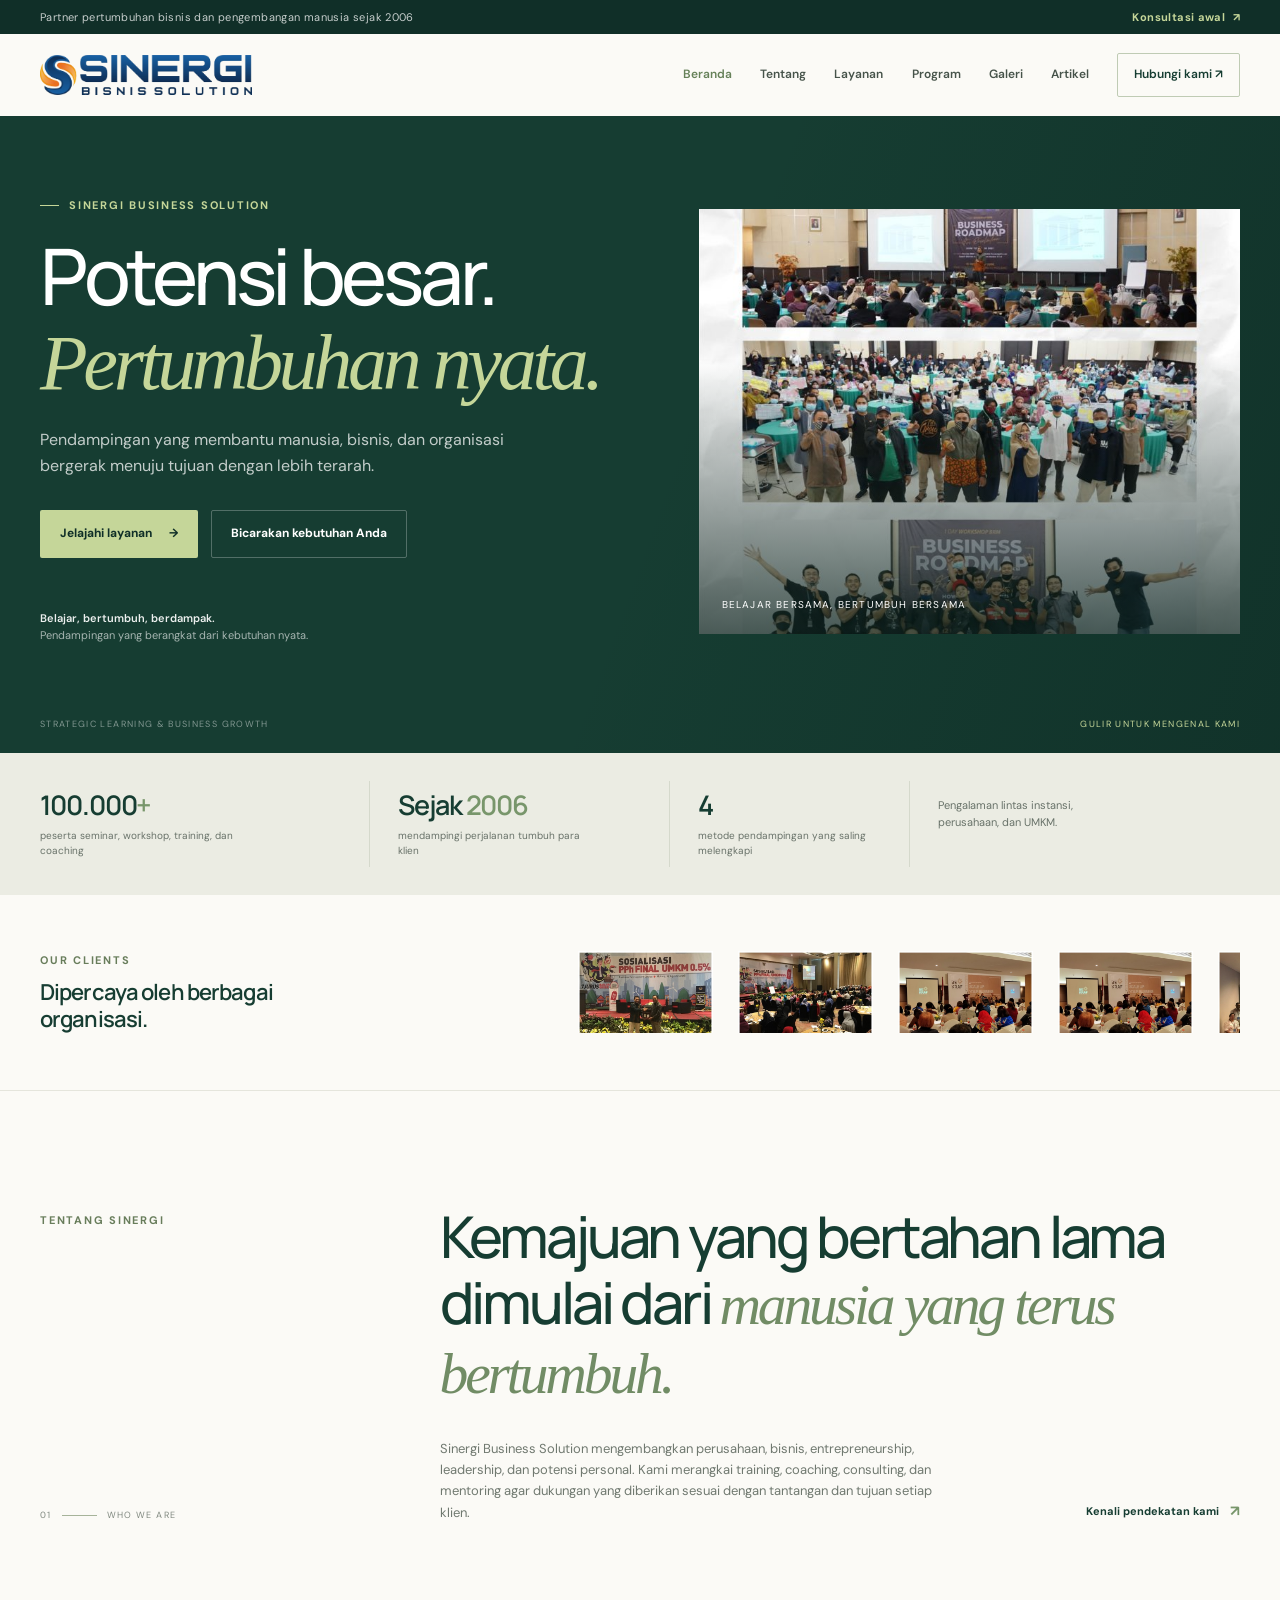
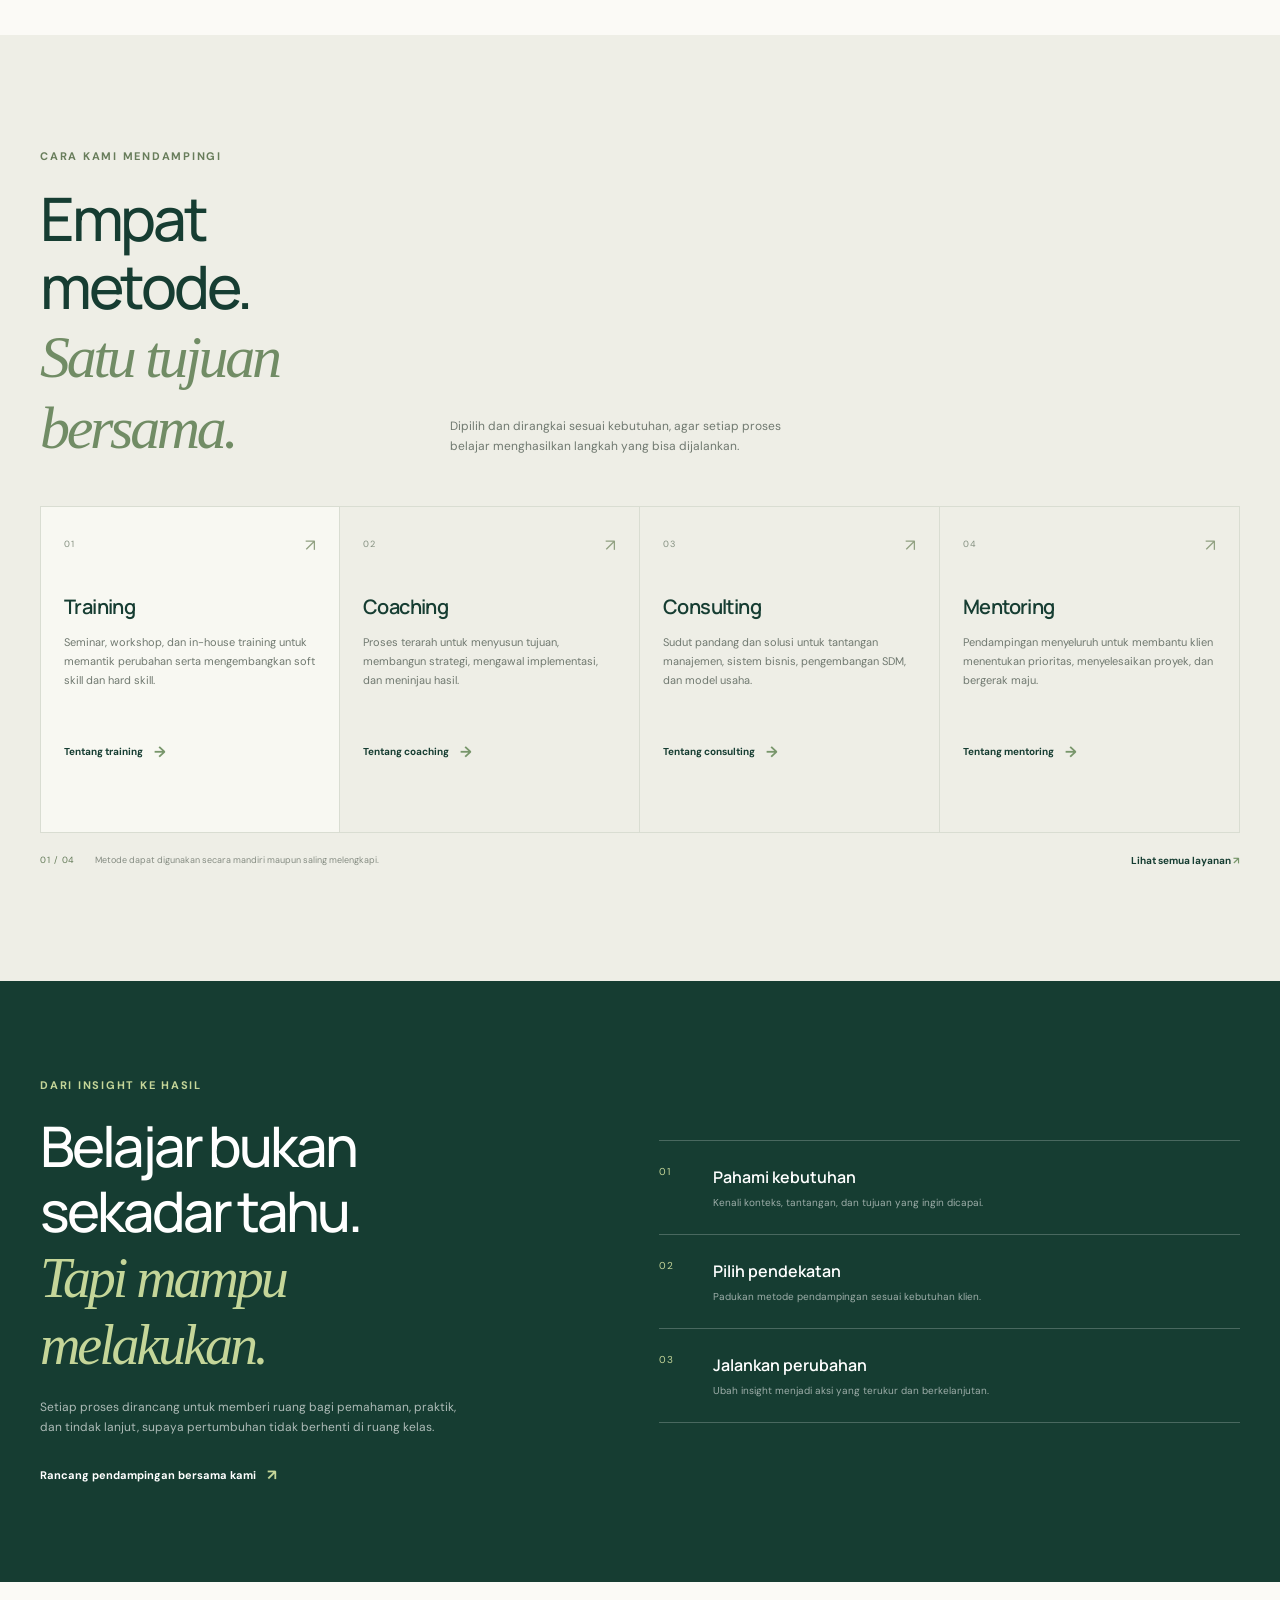
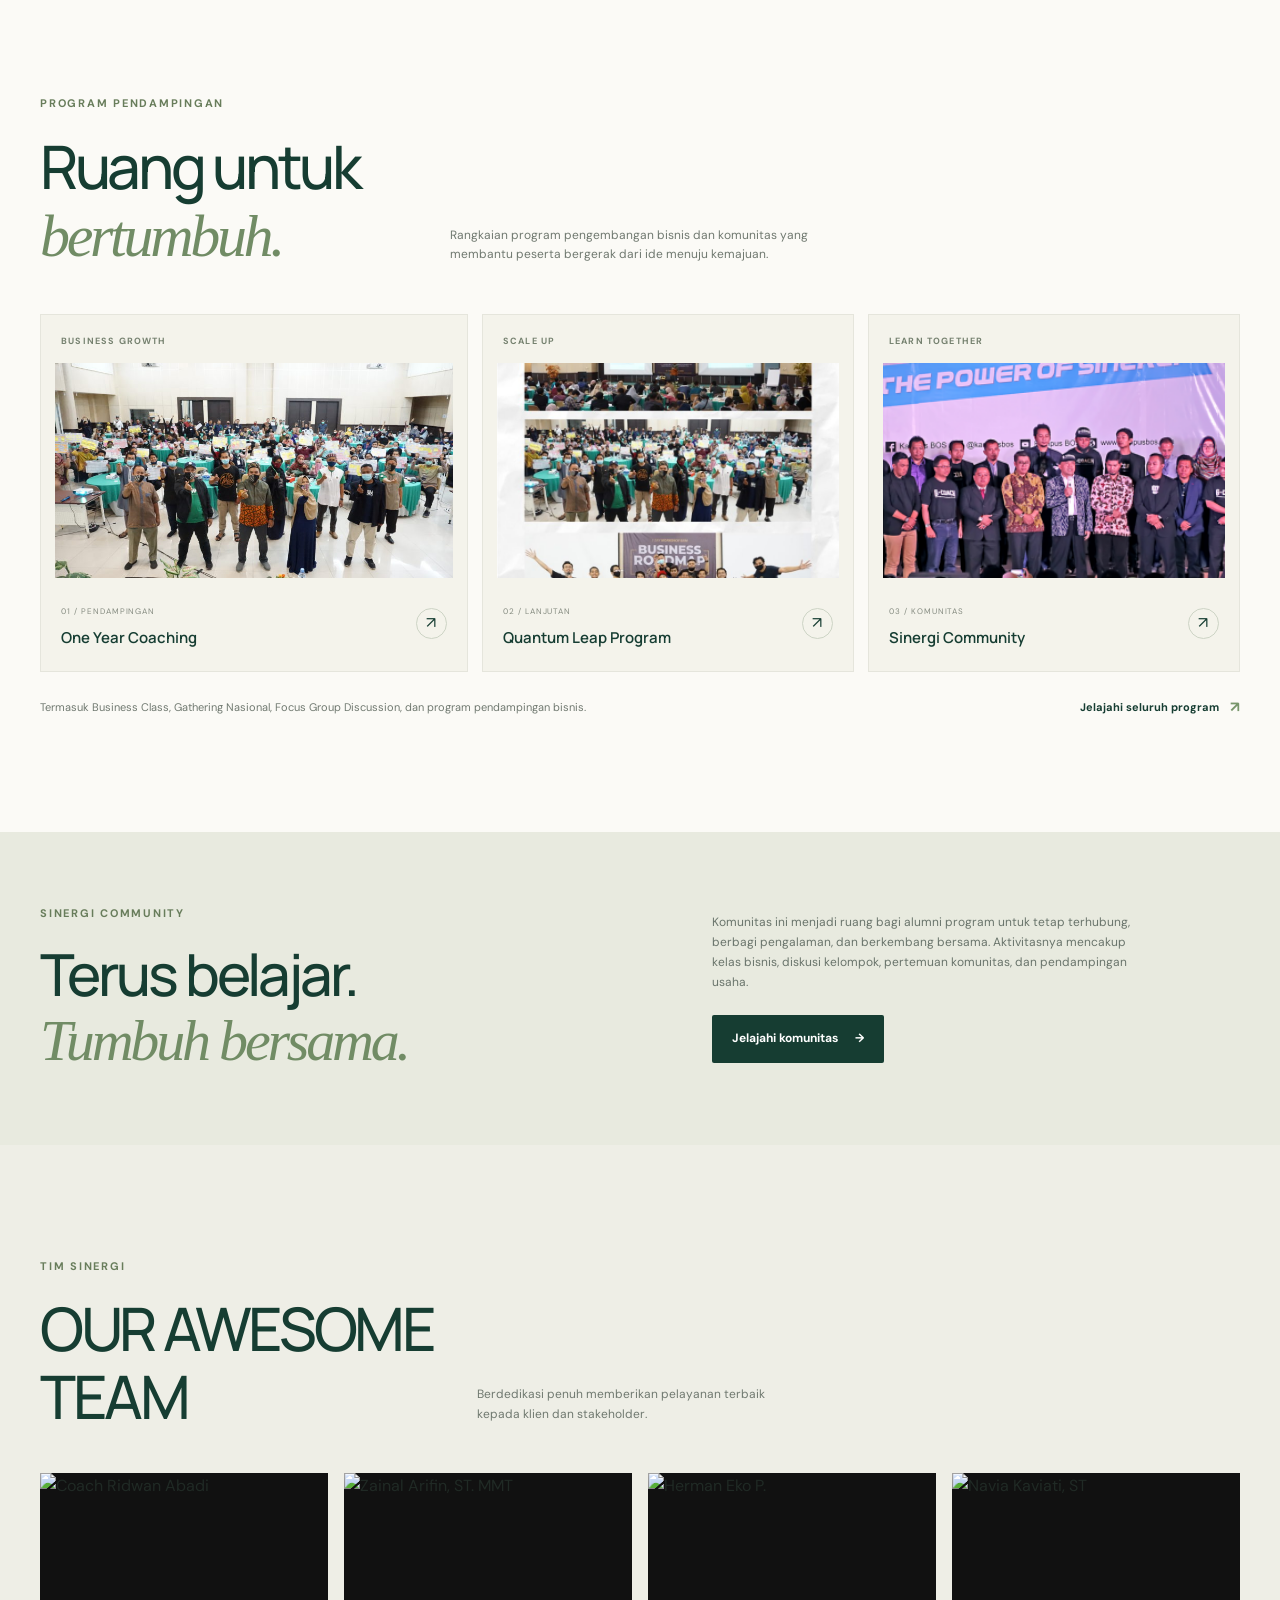
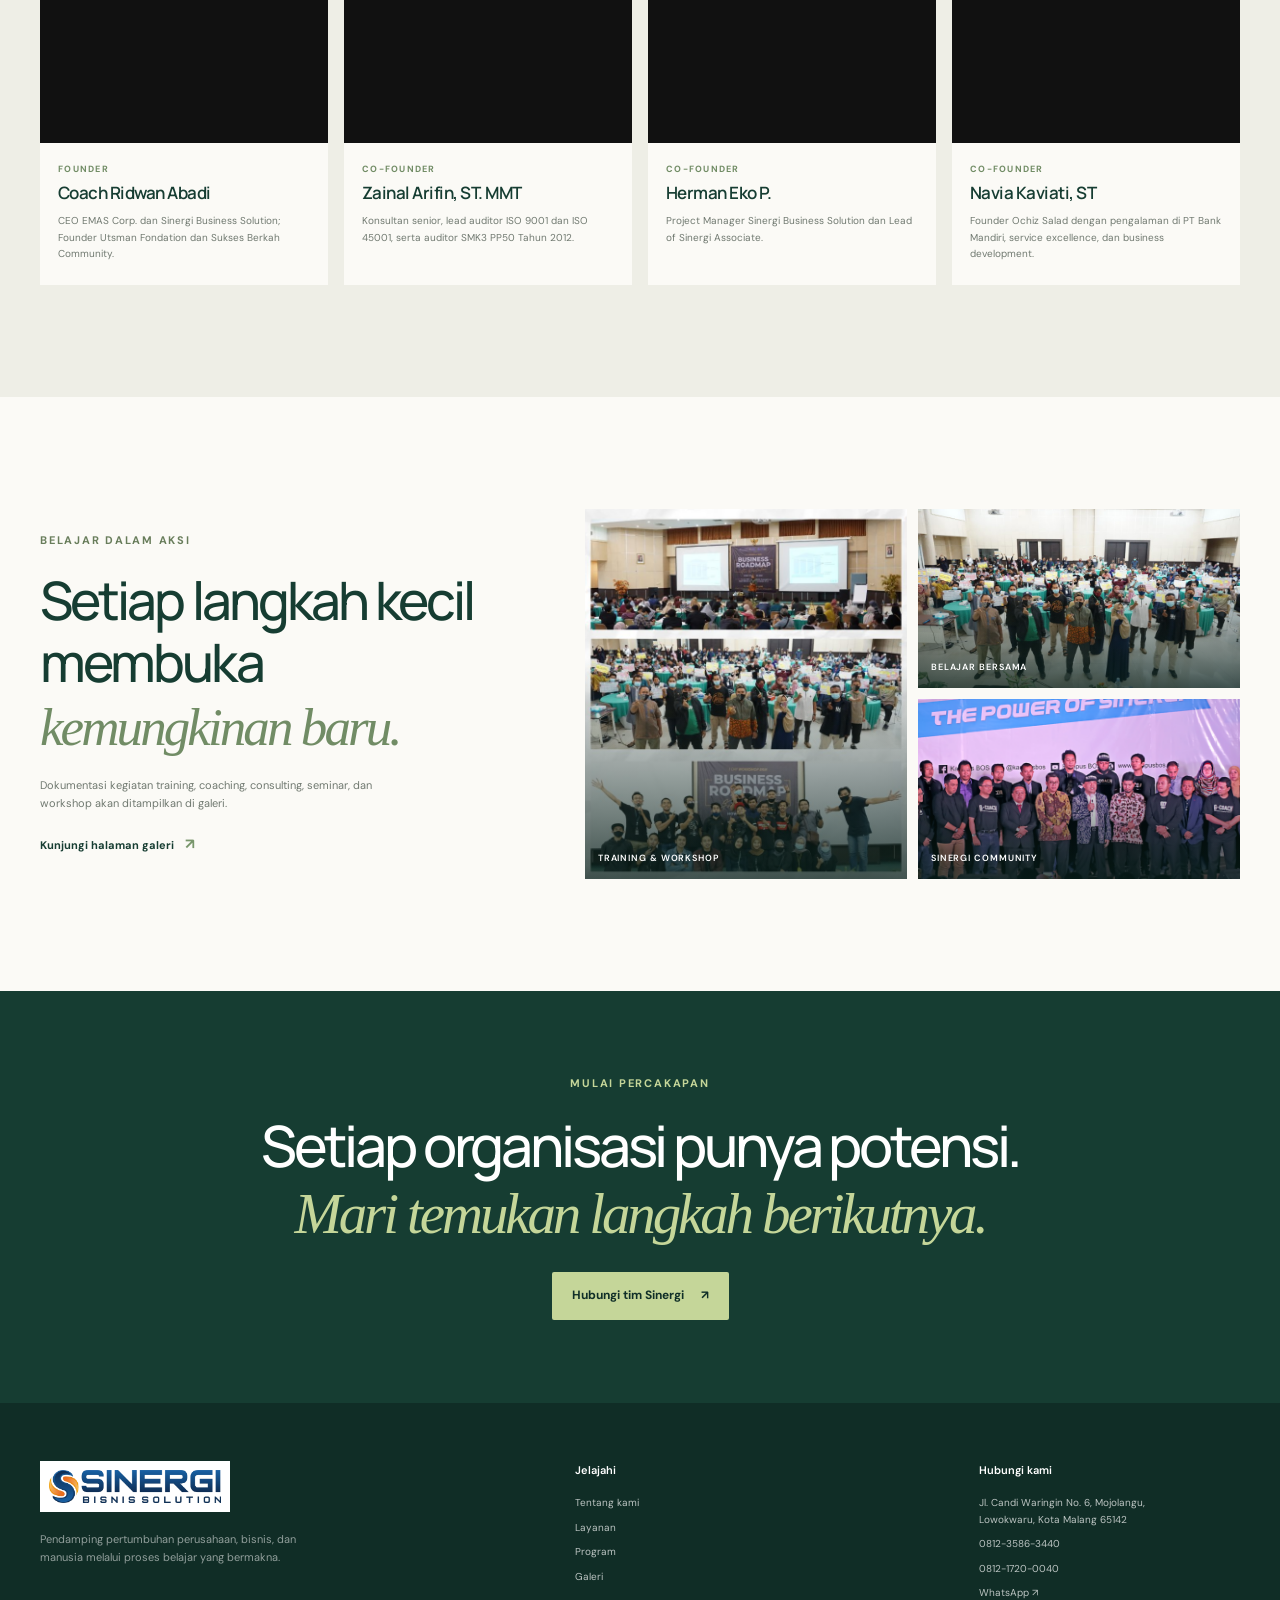
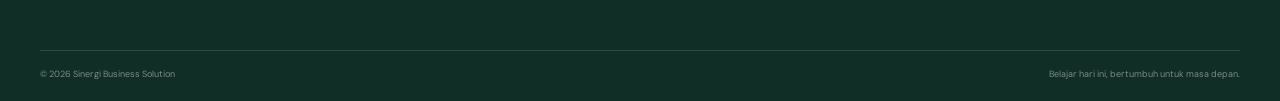
==== commit 98ab861d: "update" ====
--- a/index.html
+++ b/index.html
@@ -20,7 +20,9 @@
         <a href="index.html" class="brand" aria-label="Sinergi Business Solution, beranda">
             <img src="images/SBS BARU.png" alt="Sinergi Business Solution" class="brand-logo">
         </a>
-        <button class="menu-toggle" id="menuToggle" aria-label="Buka menu" aria-expanded="false" aria-controls="navigation">☰</button>
+        <button class="menu-toggle" id="menuToggle" aria-label="Buka menu" aria-expanded="false" aria-controls="navigation">
+            <span></span><span></span><span></span>
+        </button>
         <nav class="navigation" id="navigation" aria-label="Navigasi utama">
             <a href="index.html" class="active">Beranda</a>
             <a href="about.html">Tentang</a>
@@ -35,8 +37,6 @@
 
 <main>
     <section class="hero">
-        <div class="hero-orbit hero-orbit-one" aria-hidden="true"></div>
-        <div class="hero-orbit hero-orbit-two" aria-hidden="true"></div>
         <div class="container hero-layout">
             <div class="hero-copy">
                 <p class="eyebrow eyebrow-light"><span></span> Sinergi Business Solution</p>
@@ -47,26 +47,17 @@
                     <a href="https://wa.me/6281235863440" class="button button-quiet" target="_blank" rel="noopener noreferrer">Bicarakan kebutuhan Anda</a>
                 </div>
                 <div class="hero-proof">
-                    <span class="proof-mark" aria-hidden="true">✳</span>
                     <p><strong>Belajar, bertumbuh, berdampak.</strong><br>Pendampingan yang berangkat dari kebutuhan nyata.</p>
                 </div>
             </div>
-            <div class="hero-art" aria-label="Ilustrasi pertumbuhan dan kolaborasi">
-                <div class="art-label"><span class="art-dot"></span> PEOPLE · BUSINESS · GROWTH</div>
-                <div class="art-sun"></div>
-                <div class="art-curve art-curve-one"></div>
-                <div class="art-curve art-curve-two"></div>
-                <div class="art-stem"></div>
-                <div class="art-leaf art-leaf-one"></div>
-                <div class="art-leaf art-leaf-two"></div>
-                <div class="art-leaf art-leaf-three"></div>
-                <div class="art-base"></div>
-                <div class="art-note"><span>01</span> TUMBUH DENGAN ARAH</div>
-            </div>
+            <figure class="hero-photo">
+                <img src="images/afgeggg-768x768.jpg" alt="Suasana pelatihan dan workshop bersama peserta Sinergi">
+                <figcaption>Belajar bersama, bertumbuh bersama</figcaption>
+            </figure>
         </div>
         <div class="hero-bottom container">
             <span>Strategic learning &amp; business growth</span>
-            <span class="hero-scroll">Gulir untuk mengenal kami <span aria-hidden="true">↓</span></span>
+            <span class="hero-scroll">Gulir untuk mengenal kami</span>
         </div>
     </section>
 
@@ -75,7 +66,28 @@
             <div><strong>100.000<span>+</span></strong><p>peserta seminar, workshop, training, dan coaching</p></div>
             <div><strong>Sejak <span>2006</span></strong><p>mendampingi perjalanan tumbuh para klien</p></div>
             <div><strong>4</strong><p>metode pendampingan yang saling melengkapi</p></div>
-            <div class="trust-note"><span class="trust-star" aria-hidden="true">✳</span><p>Pengalaman lintas instansi, perusahaan, dan UMKM.</p></div>
+            <div class="trust-note"><p>Pengalaman lintas instansi, perusahaan, dan UMKM.</p></div>
+        </div>
+    </section>
+
+    <section class="clients-section" aria-labelledby="clients-title">
+        <div class="container clients-layout">
+            <div class="clients-intro">
+                <p class="eyebrow">Our Clients</p>
+                <h2 id="clients-title">Dipercaya oleh berbagai organisasi.</h2>
+            </div>
+            <div class="client-carousel" role="region" aria-label="Logo klien Sinergi" aria-roledescription="carousel">
+                <div class="client-track">
+                    <ul class="client-list" aria-hidden="true">
+                        <li><img class="client-logo" src="images/IH-1.jpg" alt=""></li>
+                        <li><img class="client-logo" src="images/IH-2.jpg" alt=""></li>
+                        <li><img class="client-logo" src="images/IHB-1.jpg" alt=""></li>
+                        <li><img class="client-logo" src="images/IHB-1.jpg" alt=""></li>
+                        <li><img class="client-logo" src="images/IH-B-PLN.jpg" alt=""></li>
+                    </ul>
+                </div>
+                
+            </div>
         </div>
     </section>
 
@@ -104,28 +116,24 @@
             <div class="service-grid">
                 <article class="service-card service-card-featured">
                     <div class="card-top"><span class="service-number">01</span><span class="card-arrow" aria-hidden="true">↗</span></div>
-                    <div class="service-symbol" aria-hidden="true">T</div>
                     <h3>Training</h3>
                     <p>Seminar, workshop, dan in-house training untuk memantik perubahan serta mengembangkan soft skill dan hard skill.</p>
                     <a href="services.html#training" class="text-link">Tentang training <span aria-hidden="true">→</span></a>
                 </article>
                 <article class="service-card">
                     <div class="card-top"><span class="service-number">02</span><span class="card-arrow" aria-hidden="true">↗</span></div>
-                    <div class="service-symbol" aria-hidden="true">C</div>
                     <h3>Coaching</h3>
                     <p>Proses terarah untuk menyusun tujuan, membangun strategi, mengawal implementasi, dan meninjau hasil.</p>
                     <a href="services.html#coaching" class="text-link">Tentang coaching <span aria-hidden="true">→</span></a>
                 </article>
                 <article class="service-card">
                     <div class="card-top"><span class="service-number">03</span><span class="card-arrow" aria-hidden="true">↗</span></div>
-                    <div class="service-symbol" aria-hidden="true">C</div>
                     <h3>Consulting</h3>
                     <p>Sudut pandang dan solusi untuk tantangan manajemen, sistem bisnis, pengembangan SDM, dan model usaha.</p>
                     <a href="services.html#consulting" class="text-link">Tentang consulting <span aria-hidden="true">→</span></a>
                 </article>
                 <article class="service-card">
                     <div class="card-top"><span class="service-number">04</span><span class="card-arrow" aria-hidden="true">↗</span></div>
-                    <div class="service-symbol" aria-hidden="true">M</div>
                     <h3>Mentoring</h3>
                     <p>Pendampingan menyeluruh untuk membantu klien menentukan prioritas, menyelesaikan proyek, dan bergerak maju.</p>
                     <a href="services.html#mentoring" class="text-link">Tentang mentoring <span aria-hidden="true">→</span></a>
@@ -144,9 +152,9 @@
                 <a href="contact.html" class="text-link text-link-light">Rancang pendampingan bersama kami <span aria-hidden="true">↗</span></a>
             </div>
             <div class="approach-steps">
-                <div class="approach-step"><span>01</span><div><h3>Pahami kebutuhan</h3><p>Kenali konteks, tantangan, dan tujuan yang ingin dicapai.</p></div><span class="step-sign" aria-hidden="true">＋</span></div>
-                <div class="approach-step"><span>02</span><div><h3>Pilih pendekatan</h3><p>Padukan metode pendampingan sesuai kebutuhan klien.</p></div><span class="step-sign" aria-hidden="true">＋</span></div>
-                <div class="approach-step"><span>03</span><div><h3>Jalankan perubahan</h3><p>Ubah insight menjadi aksi yang terukur dan berkelanjutan.</p></div><span class="step-sign" aria-hidden="true">↗</span></div>
+                <div class="approach-step"><span>01</span><div><h3>Pahami kebutuhan</h3><p>Kenali konteks, tantangan, dan tujuan yang ingin dicapai.</p></div></div>
+                <div class="approach-step"><span>02</span><div><h3>Pilih pendekatan</h3><p>Padukan metode pendampingan sesuai kebutuhan klien.</p></div></div>
+                <div class="approach-step"><span>03</span><div><h3>Jalankan perubahan</h3><p>Ubah insight menjadi aksi yang terukur dan berkelanjutan.</p></div></div>
             </div>
         </div>
     </section>
@@ -160,17 +168,17 @@
             <div class="program-grid">
                 <a href="programs.html#one-year-coaching" class="program-card program-large">
                     <span class="program-tag">BUSINESS GROWTH</span>
-                    <div class="program-graphic graphic-growth" aria-hidden="true"><span>GROW</span><i></i><b></b></div>
+                    <div class="program-photo"><img src="images/DSC00953-768x432.jpg" alt="Peserta mengikuti kegiatan pelatihan Sinergi"></div>
                     <div class="program-info"><div><span>01 / PENDAMPINGAN</span><h3>One Year Coaching</h3></div><span class="round-arrow" aria-hidden="true">↗</span></div>
                 </a>
                 <a href="programs.html#quantum-leap" class="program-card">
                     <span class="program-tag">SCALE UP</span>
-                    <div class="program-graphic graphic-leap" aria-hidden="true"><span>QLP</span><i></i><b></b></div>
+                    <div class="program-photo"><img src="images/afgeggg-768x768.jpg" alt="Peserta belajar bersama dalam workshop bisnis"></div>
                     <div class="program-info"><div><span>02 / LANJUTAN</span><h3>Quantum Leap Program</h3></div><span class="round-arrow" aria-hidden="true">↗</span></div>
                 </a>
                 <a href="programs.html#sinergi-community" class="program-card">
                     <span class="program-tag">LEARN TOGETHER</span>
-                    <div class="program-graphic graphic-community" aria-hidden="true"><span>SBC</span><i></i><b></b></div>
+                    <div class="program-photo"><img src="images/scom-3-6nts5cdqcndttj9vhd6bq5h235sbng3xv85bt59utck.png" alt="Kebersamaan peserta Sinergi Community"></div>
                     <div class="program-info"><div><span>03 / KOMUNITAS</span><h3>Sinergi Community</h3></div><span class="round-arrow" aria-hidden="true">↗</span></div>
                 </a>
             </div>
@@ -188,7 +196,33 @@
                 <p>Komunitas ini menjadi ruang bagi alumni program untuk tetap terhubung, berbagi pengalaman, dan berkembang bersama. Aktivitasnya mencakup kelas bisnis, diskusi kelompok, pertemuan komunitas, dan pendampingan usaha.</p>
                 <a href="programs.html#sinergi-community" class="button button-dark">Jelajahi komunitas <span aria-hidden="true">→</span></a>
             </div>
-            <div class="community-stamp" aria-hidden="true"><span>GROW</span><i>✳</i><span>TOGETHER</span></div>
+        </div>
+    </section>
+
+    <section class="section team-section" aria-labelledby="team-title">
+        <div class="container">
+            <div class="section-heading section-heading-row">
+                <div><p class="eyebrow">Tim Sinergi</p><h2 id="team-title">OUR AWESOME TEAM</h2></div>
+                <p>Berdedikasi penuh memberikan pelayanan terbaik kepada klien dan stakeholder.</p>
+            </div>
+            <div class="team-grid">
+                <article class="team-card">
+                    <img src="https://sinergigrup.com/wp-content/uploads/2019/12/x.jpg" alt="Coach Ridwan Abadi">
+                    <div class="team-info"><p class="team-role">Founder</p><h3>Coach Ridwan Abadi</h3><p>CEO EMAS Corp. dan Sinergi Business Solution; Founder Utsman Fondation dan Sukses Berkah Community.</p></div>
+                </article>
+                <article class="team-card">
+                    <img src="https://sinergigrup.com/wp-content/uploads/2019/12/xx.jpg" alt="Zainal Arifin, ST. MMT">
+                    <div class="team-info"><p class="team-role">Co-founder</p><h3>Zainal Arifin, ST. MMT</h3><p>Konsultan senior, lead auditor ISO 9001 dan ISO 45001, serta auditor SMK3 PP50 Tahun 2012.</p></div>
+                </article>
+                <article class="team-card">
+                    <img src="https://sinergigrup.com/wp-content/uploads/2019/12/xxxxx.jpg" alt="Herman Eko P.">
+                    <div class="team-info"><p class="team-role">Co-founder</p><h3>Herman Eko P.</h3><p>Project Manager Sinergi Business Solution dan Lead of Sinergi Associate.</p></div>
+                </article>
+                <article class="team-card">
+                    <img src="https://sinergigrup.com/wp-content/uploads/2019/12/xxx.jpg" alt="Navia Kaviati, ST">
+                    <div class="team-info"><p class="team-role">Co-founder</p><h3>Navia Kaviati, ST</h3><p>Founder Ochiz Salad dengan pengalaman di PT Bank Mandiri, service excellence, dan business development.</p></div>
+                </article>
+            </div>
         </div>
     </section>
 
@@ -200,10 +234,19 @@
                 <p>Dokumentasi kegiatan training, coaching, consulting, seminar, dan workshop akan ditampilkan di galeri.</p>
                 <a href="gallery.html" class="text-link">Kunjungi halaman galeri <span aria-hidden="true">↗</span></a>
             </div>
-            <div class="gallery-composition" aria-label="Ilustrasi tema kegiatan pembelajaran">
-                <div class="gallery-tile tile-one"><span>01</span><strong>LEARN<br>TOGETHER</strong><i aria-hidden="true">✳</i></div>
-                <div class="gallery-tile tile-two"><span>02</span><strong>BUILD<br>WITH PURPOSE</strong><i aria-hidden="true">↗</i></div>
-                <div class="gallery-tile tile-three"><span>03</span><strong>GROW<br>EVERY DAY</strong><i aria-hidden="true">＋</i></div>
+            <div class="gallery-composition" aria-label="Foto kegiatan pembelajaran dan komunitas">
+                <figure class="gallery-tile tile-one">
+                    <img src="images/afgeggg-768x768.jpg" alt="Suasana pelatihan dan workshop Sinergi">
+                    <figcaption>Training &amp; workshop</figcaption>
+                </figure>
+                <figure class="gallery-tile tile-two">
+                    <img src="images/DSC00953-768x432.jpg" alt="Peserta berfoto setelah mengikuti kegiatan">
+                    <figcaption>Belajar bersama</figcaption>
+                </figure>
+                <figure class="gallery-tile tile-three">
+                    <img src="images/scom-3-6nts5cdqcndttj9vhd6bq5h235sbng3xv85bt59utck.png" alt="Anggota Sinergi Community dalam sebuah acara">
+                    <figcaption>Sinergi Community</figcaption>
+                </figure>
             </div>
         </div>
     </section>
--- a/css/style.css
+++ b/css/style.css
@@ -41,10 +41,14 @@
 .navigation a:hover, .navigation a.active { color: #668159; }
 .navigation .nav-contact { padding: 11px 16px; border: 1px solid #bfcbb4; border-radius: 2px; color: var(--forest); }
 .navigation .nav-contact:hover { background: var(--forest); border-color: var(--forest); color: var(--white); }
-.menu-toggle { display: none; border: 1px solid var(--line); border-radius: 2px; background: transparent; color: var(--forest); padding: 7px 11px; cursor: pointer; font-size: 20px; }
+.menu-toggle { display: none; width: 42px; height: 42px; flex-direction: column; align-items: center; justify-content: center; gap: 5px; border: 1px solid var(--line); border-radius: 2px; background: transparent; cursor: pointer; }
+.menu-toggle span { display: block; width: 17px; height: 1px; background: var(--forest); transition: transform .2s, opacity .2s; }
+.menu-toggle.is-open span:first-child { transform: translateY(6px) rotate(45deg); }
+.menu-toggle.is-open span:nth-child(2) { opacity: 0; }
+.menu-toggle.is-open span:last-child { transform: translateY(-6px) rotate(-45deg); }
 
 .hero { position: relative; isolation: isolate; overflow: hidden; color: var(--white); background: var(--forest); }
-.hero::before { position: absolute; z-index: -1; inset: 0; background: radial-gradient(ellipse at 82% 30%, rgba(119,151,95,.28), transparent 34%), linear-gradient(110deg, transparent 52%, rgba(8,31,26,.34)); content: ""; }
+.hero::before { position: absolute; z-index: -1; inset: 0; background: linear-gradient(110deg, transparent 52%, rgba(8,31,26,.34)); content: ""; pointer-events: none; }
 .hero-layout { min-height: 565px; display: grid; grid-template-columns: 1.05fr .95fr; align-items: center; gap: 5%; padding-top: 58px; padding-bottom: 48px; }
 .hero-copy { max-width: 630px; padding: 22px 0 25px; }
 .hero h1, .section-heading h2, .intro-content h2, .approach-copy h2, .community-layout h2, .gallery-title h2, .cta-inner h2 { font-family: var(--display); font-weight: 500; letter-spacing: -.055em; }
@@ -58,32 +62,15 @@
 .button-light:hover { background: #d5e4b1; }
 .button-quiet { border-color: rgba(255,255,255,.26); color: var(--white); }
 .button-quiet:hover { border-color: var(--lime); color: var(--lime); }
-.hero-proof { display: flex; align-items: center; gap: 13px; margin-top: 52px; }
-.proof-mark { display: grid; width: 37px; height: 37px; place-items: center; border: 1px solid rgba(197,214,153,.5); border-radius: 50%; color: var(--lime); font-size: 17px; }
+.hero-proof { margin-top: 52px; }
 .hero-proof p { color: rgba(255,255,255,.62); font-size: 11px; line-height: 1.55; }
 .hero-proof strong { color: rgba(255,255,255,.92); font-weight: 600; }
-.hero-art { position: relative; min-height: 425px; overflow: hidden; background: #244b3c; }
-.hero-art::before { position: absolute; inset: 0; background: linear-gradient(142deg, rgba(255,255,255,.06), transparent 48%), radial-gradient(ellipse at 48% 100%, rgba(12,37,29,.3), transparent 57%); content: ""; }
-.art-label, .art-note { position: absolute; z-index: 3; left: 24px; color: rgba(255,255,255,.75); font-size: 9px; letter-spacing: .17em; }
-.art-label { top: 23px; }
-.art-dot { display: inline-block; width: 6px; height: 6px; margin: 0 8px 1px 0; border-radius: 50%; background: var(--lime); }
-.art-note { bottom: 21px; }
-.art-note span { margin-right: 13px; color: var(--lime); }
-.art-sun { position: absolute; top: 14%; right: 16%; width: 162px; height: 162px; border-radius: 50%; background: #d7d9ac; box-shadow: 0 0 72px rgba(215,217,172,.2); }
-.art-curve { position: absolute; z-index: 2; left: 6%; right: 0; height: 215px; border: 1px solid rgba(214,224,180,.36); border-color: rgba(214,224,180,.52) transparent transparent; border-radius: 50%; transform: rotate(-30deg); }
-.art-curve-one { top: 31%; }
-.art-curve-two { top: 42%; left: 16%; transform: rotate(-24deg); }
-.art-stem { position: absolute; z-index: 2; right: 41%; bottom: 15%; width: 7px; height: 43%; border-radius: 80% 80% 0 0; background: #d7d9ac; transform: rotate(8deg); transform-origin: bottom; }
-.art-leaf { position: absolute; z-index: 3; width: 71px; height: 31px; border-radius: 100% 0 100% 0; background: #a8bd83; }
-.art-leaf-one { right: 40%; bottom: 43%; transform: rotate(-18deg); }
-.art-leaf-two { right: 27%; bottom: 35%; transform: scaleX(-1) rotate(-12deg); background: #829d6d; }
-.art-leaf-three { right: 42%; bottom: 29%; width: 54px; height: 25px; transform: rotate(-8deg); background: #c5d699; }
-.art-base { position: absolute; right: 0; bottom: 0; left: 0; height: 15%; background: linear-gradient(0deg, rgba(9,34,27,.48), transparent); }
-.hero-orbit { position: absolute; z-index: -1; border: 1px solid rgba(220,235,199,.075); border-radius: 50%; }
-.hero-orbit-one { top: -280px; right: -220px; width: 680px; height: 680px; }
-.hero-orbit-two { top: -220px; right: -160px; width: 560px; height: 560px; }
+.hero-photo { position: relative; min-height: 425px; overflow: hidden; background: #244b3c; }
+.hero-photo::after { position: absolute; inset: 35% 0 0; background: linear-gradient(0deg, rgba(8,31,26,.72), transparent); content: ""; }
+.hero-photo img { width: 100%; height: 425px; object-fit: cover; }
+.hero-photo figcaption { position: absolute; z-index: 1; right: 23px; bottom: 20px; left: 23px; color: white; font-size: 10px; letter-spacing: .12em; text-transform: uppercase; }
 .hero-bottom { display: flex; justify-content: space-between; padding-bottom: 21px; color: rgba(255,255,255,.46); font-size: 9px; letter-spacing: .15em; text-transform: uppercase; }
-.hero-scroll span { margin-left: 8px; color: var(--lime); }
+.hero-scroll { color: var(--lime); }
 
 .trust-band { background: #ebece3; }
 .trust-grid { min-height: 142px; display: grid; grid-template-columns: 1.1fr 1fr .8fr 1.1fr; align-items: center; }
@@ -93,9 +80,26 @@
 .trust-grid strong { display: block; color: var(--forest); font-family: var(--display); font-size: 27px; font-weight: 600; letter-spacing: -.04em; line-height: 1.2; }
 .trust-grid strong span { color: #78966b; }
 .trust-grid p { max-width: 200px; margin-top: 7px; color: #687269; font-size: 10px; line-height: 1.55; }
-.trust-note { display: flex; align-items: center; gap: 12px; }
 .trust-note p { max-width: 175px; margin: 0; font-size: 11px; }
-.trust-star { color: #78966b; font-size: 25px; }
+
+.clients-section { padding: 56px 0; border-bottom: 1px solid var(--line); background: var(--paper); }
+.clients-layout { display: grid; grid-template-columns: .8fr 1.2fr; align-items: center; gap: 8%; }
+.clients-intro .eyebrow { margin-bottom: 10px; }
+.clients-intro h2 { max-width: 270px; color: var(--forest); font-family: var(--display); font-size: 22px; font-weight: 600; letter-spacing: -.04em; line-height: 1.25; }
+.client-carousel { min-width: 0; overflow: hidden; }
+.client-track { display: flex; width: max-content; animation: client-scroll 42s linear infinite; }
+.client-carousel.is-paused .client-track { animation-play-state: paused; }
+.client-list { display: flex; flex: 0 0 auto; align-items: center; gap: 25px; margin: 0 25px 0 0; padding: 0; list-style: none; }
+.client-list li { width: 135px; height: 82px; display: flex; flex: 0 0 135px; align-items: center; justify-content: center; overflow: hidden; }
+.client-list .client-logo { width: 100%; height: 100%; object-fit: cover; object-position: top; }
+.client-carousel-toggle { display: block; margin: 12px 0 0 auto; padding: 5px 9px; border: 1px solid #cbd3c5; border-radius: 2px; background: transparent; color: var(--forest); cursor: pointer; font-size: 9px; }
+.client-carousel-toggle:hover { background: #eeeee6; }
+@keyframes client-scroll { to { transform: translateX(-50%); } }
+.client-name { font-family: var(--display); font-weight: 700; line-height: 1.15; }
+.client-pln { color: var(--forest); font-size: 25px; letter-spacing: -.07em; }
+.client-pajak { font-size: 13px; }
+.client-bekraf { color: var(--forest); font-size: 20px; letter-spacing: .04em; }
+.client-detail { color: var(--muted); font-size: 8px; letter-spacing: .14em; text-transform: uppercase; }
 
 .intro-section { background: var(--paper); }
 .intro-grid { display: grid; grid-template-columns: .55fr 1.45fr; gap: 8%; }
@@ -124,8 +128,7 @@
 .card-top { display: flex; align-items: center; justify-content: space-between; }
 .service-number { color: #849080; font-size: 9px; letter-spacing: .1em; }
 .card-arrow { color: #91a182; font-size: 17px; }
-.service-symbol { display: grid; width: 45px; height: 45px; margin: 31px 0 20px; place-items: center; border: 1px solid #d7dfcd; border-radius: 50%; color: var(--forest); font-family: var(--display); font-size: 17px; }
-.service-card h3 { color: var(--forest); font-family: var(--display); font-size: 20px; font-weight: 600; letter-spacing: -.03em; }
+.service-card h3 { margin-top: 31px; color: var(--forest); font-family: var(--display); font-size: 20px; font-weight: 600; letter-spacing: -.03em; }
 .service-card p { min-height: 83px; margin: 10px 0 21px; color: var(--muted); font-size: 11px; line-height: 1.75; }
 .service-card .text-link { font-size: 10px; }
 .section-footnote { display: flex; align-items: center; gap: 20px; margin-top: 20px; color: #858c82; font-size: 9px; }
@@ -142,35 +145,18 @@
 .text-link-light { margin-top: 25px; color: var(--white); }
 .text-link-light span { color: var(--lime); }
 .approach-steps { border-top: 1px solid rgba(255,255,255,.22); }
-.approach-step { display: grid; grid-template-columns: 39px 1fr 24px; align-items: start; gap: 15px; padding: 23px 0; border-bottom: 1px solid rgba(255,255,255,.22); }
+.approach-step { display: grid; grid-template-columns: 39px 1fr; align-items: start; gap: 15px; padding: 23px 0; border-bottom: 1px solid rgba(255,255,255,.22); }
 .approach-step > span:first-child { color: var(--lime); font-size: 10px; letter-spacing: .1em; }
 .approach-step h3 { color: var(--white); font-family: var(--display); font-size: 16px; font-weight: 600; }
 .approach-step p { margin-top: 4px; color: rgba(255,255,255,.58); font-size: 10px; }
-.step-sign { color: var(--lime); text-align: right; }
 
 .programs-section { background: var(--paper); }
 .program-grid { display: grid; grid-template-columns: 1.15fr 1fr 1fr; gap: 14px; }
 .program-card { display: flex; flex-direction: column; min-width: 0; border: 1px solid var(--line); background: #f4f3eb; transition: transform .25s, box-shadow .25s; }
 .program-card:hover { transform: translateY(-4px); box-shadow: 0 16px 35px rgba(25,58,42,.1); }
 .program-tag { padding: 19px 20px 0; color: #75816f; font-size: 9px; font-weight: 700; letter-spacing: .13em; }
-.program-graphic { position: relative; display: grid; min-height: 215px; margin: 14px 14px 0; place-items: center; overflow: hidden; }
-.program-graphic::before, .program-graphic::after { position: absolute; border: 1px solid currentColor; border-radius: 50%; content: ""; }
-.program-graphic::before { width: 185px; height: 185px; opacity: .32; }
-.program-graphic::after { width: 135px; height: 135px; opacity: .3; }
-.program-graphic > span { position: relative; z-index: 1; font-family: var(--display); font-size: 33px; font-weight: 700; letter-spacing: -.08em; }
-.program-graphic i, .program-graphic b { position: absolute; z-index: 1; display: block; }
-.graphic-growth { color: #e4ebd2; background: #54765f; }
-.graphic-growth::before { border-radius: 50% 0 50% 50%; transform: rotate(35deg); }
-.graphic-growth i { right: 22%; bottom: -5px; width: 3px; height: 112px; background: #c2d19b; transform: rotate(18deg); }
-.graphic-growth b { right: 24%; bottom: 93px; width: 52px; height: 25px; border-radius: 100% 0 100% 0; background: #c2d19b; transform: rotate(-22deg); }
-.graphic-leap { color: #f1f0da; background: #b08a57; }
-.graphic-leap::before { width: 215px; height: 215px; border-style: dashed; }
-.graphic-leap i { bottom: 30px; left: 20%; width: 62%; height: 48px; border-top: 1px solid rgba(255,255,255,.5); border-radius: 50%; transform: rotate(-20deg); }
-.graphic-leap b { top: 54px; right: 29%; width: 13px; height: 13px; border-radius: 50%; background: #e2d8a3; box-shadow: 0 0 18px #e2d8a3; }
-.graphic-community { color: #eff1df; background: #718c81; }
-.graphic-community::before { width: 220px; height: 120px; }
-.graphic-community i { top: 70px; left: 35%; width: 16px; height: 16px; border-radius: 50%; background: #d6dcad; box-shadow: 46px 17px 0 #a8c5b4, -46px 17px 0 #a8c5b4; }
-.graphic-community b { top: 108px; left: 28%; width: 120px; height: 38px; border: 1px solid rgba(255,255,255,.52); border-radius: 50%; }
+.program-photo { height: 215px; margin: 14px 14px 0; overflow: hidden; background: #e8eadf; }
+.program-photo img { width: 100%; height: 100%; object-fit: cover; }
 .program-info { display: flex; align-items: center; justify-content: space-between; gap: 10px; padding: 18px 20px 20px; }
 .program-info > div > span { color: #858b80; font-size: 8px; letter-spacing: .12em; }
 .program-info h3 { margin-top: 4px; color: var(--forest); font-family: var(--display); font-size: 15px; font-weight: 600; }
@@ -187,8 +173,15 @@
 .community-detail p { color: #69746b; font-size: 12px; }
 .button-dark { margin-top: 23px; background: var(--forest); color: white; }
 .button-dark:hover { background: #265746; }
-.community-stamp { position: absolute; right: 31%; bottom: -142px; display: flex; width: 91px; height: 91px; flex-direction: column; align-items: center; justify-content: center; border: 1px solid rgba(88,117,82,.3); border-radius: 50%; color: #718c65; font-size: 7px; letter-spacing: .16em; transform: rotate(-17deg); }
-.community-stamp i { margin: 2px; font-size: 19px; font-style: normal; }
+
+.team-section { background: #eeeee6; }
+.team-grid { display: grid; grid-template-columns: repeat(4, minmax(0, 1fr)); gap: 16px; }
+.team-card { min-width: 0; background: var(--paper); }
+.team-card > img { width: 100%; height: 270px; object-fit: cover; object-position: center top; background: #111; }
+.team-info { padding: 19px 18px 22px; }
+.team-role { color: #718c65; font-size: 9px; font-weight: 700; letter-spacing: .14em; text-transform: uppercase; }
+.team-info h3 { margin-top: 5px; color: var(--forest); font-family: var(--display); font-size: 17px; font-weight: 600; letter-spacing: -.03em; line-height: 1.3; }
+.team-info > p:last-child { margin-top: 9px; color: var(--muted); font-size: 10px; line-height: 1.65; }
 
 .gallery-section { background: var(--paper); }
 .gallery-layout { display: grid; grid-template-columns: .8fr 1.2fr; align-items: center; gap: 9%; }
@@ -196,13 +189,11 @@
 .gallery-title h2 em { color: #718c65; }
 .gallery-title > p:not(.eyebrow) { max-width: 380px; margin: 18px 0; color: var(--muted); font-size: 11px; }
 .gallery-composition { display: grid; min-height: 370px; grid-template-columns: 1fr 1fr; grid-template-rows: 1fr 1fr; gap: 11px; }
-.gallery-tile { position: relative; display: flex; flex-direction: column; justify-content: space-between; overflow: hidden; padding: 16px; }
-.gallery-tile span { font-size: 9px; letter-spacing: .15em; }
-.gallery-tile strong { position: relative; z-index: 1; font-family: var(--display); font-size: clamp(17px,2vw,25px); font-weight: 600; line-height: 1.05; letter-spacing: -.06em; }
-.gallery-tile i { position: absolute; right: 12px; bottom: -24px; font-size: 112px; font-style: normal; line-height: 1; opacity: .24; }
-.tile-one { grid-row: span 2; color: #f5f1df; background: #6f8768; }
-.tile-two { color: #f8f5e7; background: #b08a57; }
-.tile-three { color: #f7f4e8; background: #325b4b; }
+.gallery-tile { position: relative; min-height: 0; overflow: hidden; background: #244b3c; }
+.gallery-tile::after { position: absolute; inset: 40% 0 0; background: linear-gradient(0deg, rgba(8,31,26,.76), transparent); content: ""; }
+.gallery-tile img { width: 100%; height: 100%; position: absolute; inset: 0; object-fit: cover; }
+.gallery-tile figcaption { position: absolute; z-index: 1; right: 13px; bottom: 13px; left: 13px; color: white; font-size: 9px; font-weight: 600; letter-spacing: .1em; text-transform: uppercase; }
+.tile-one { grid-row: span 2; }
 
 .cta-section { padding: 83px 0; color: var(--white); background: var(--forest); }
 .cta-inner { text-align: center; }
@@ -241,12 +232,14 @@
 .program-detail > span { color: #718c65; font-family: var(--display); font-size: 20px; }
 .program-detail h2 { color: var(--forest); font-family: var(--display); font-size: 20px; }
 .program-detail p { margin-top: 5px; color: var(--muted); font-size: 12px; }
-.gallery-grid { display: grid; grid-template-columns: repeat(3,1fr); gap: 14px; }
-.gallery-item { min-height: 230px; display: flex; flex-direction: column; justify-content: space-between; padding: 20px; color: white; background: #54765f; }
-.gallery-item:nth-child(3n + 2) { background: #b08a57; }
-.gallery-item:nth-child(3n + 3) { background: #325b4b; }
-.gallery-item span { font-size: 9px; letter-spacing: .14em; }
-.gallery-item h2 { font-family: var(--display); font-size: 24px; line-height: 1.15; }
+.gallery-grid { display: grid; grid-template-columns: repeat(3, minmax(0, 1fr)); grid-auto-rows: clamp(180px, 20vw, 250px); grid-auto-flow: dense; gap: 14px; }
+.gallery-item { position: relative; min-width: 0; min-height: 0; overflow: hidden; background: #244b3c; }
+.gallery-item::after { position: absolute; inset: 45% 0 0; background: linear-gradient(0deg, rgba(8,31,26,.74), transparent); content: ""; }
+.gallery-item img { width: 100%; height: 100%; object-fit: cover; transition: transform .35s ease; }
+.gallery-item:hover img { transform: scale(1.035); }
+.gallery-item figcaption { position: absolute; z-index: 1; right: 20px; bottom: 17px; left: 20px; color: white; font-size: 11px; font-weight: 600; letter-spacing: .1em; text-transform: uppercase; }
+.gallery-item-featured { grid-column: span 2; grid-row: span 2; }
+.gallery-item:last-child { grid-column: span 2; }
 .contact-details, .contact-form { padding: 28px; border: 1px solid var(--line); background: white; }
 .contact-item { margin-top: 19px; }
 .contact-item strong { color: var(--forest); font-size: 12px; }
@@ -267,7 +260,7 @@
     .navigation a { font-size: 11px; }
     .navigation .nav-contact { padding: 9px 11px; }
     .hero-layout { min-height: 515px; }
-    .hero-art { min-height: 370px; }
+    .hero-photo, .hero-photo img { min-height: 370px; height: 370px; }
     .service-card { padding: 20px 15px; }
     .footer-main { gap: 7%; }
 }
@@ -278,7 +271,7 @@
     .topbar-inner > span { max-width: 72%; }
     .nav-container { min-height: 69px; }
     .brand-logo { width: 164px; }
-    .menu-toggle { display: block; }
+    .menu-toggle { display: flex; }
     .navigation { position: absolute; top: 100%; right: 0; left: 0; display: none; align-items: stretch; gap: 0; padding: 10px 20px 20px; border-top: 1px solid var(--line); background: var(--paper); box-shadow: 0 14px 24px rgba(15,40,29,.1); }
     .navigation.active { display: flex; flex-direction: column; }
     .navigation a { padding: 12px 4px; border-bottom: 1px solid var(--line); font-size: 13px; }
@@ -288,8 +281,7 @@
     .hero h1 { font-size: clamp(45px, 11vw, 66px); }
     .hero-description { max-width: 450px; font-size: 14px; }
     .hero-proof { margin-top: 28px; }
-    .hero-art { min-height: 300px; }
-    .art-sun { width: 128px; height: 128px; }
+    .hero-photo, .hero-photo img { min-height: 300px; height: 300px; }
     .hero-bottom { padding-bottom: 14px; font-size: 8px; }
     .trust-grid { grid-template-columns: 1fr 1fr; padding: 18px 0; }
     .trust-grid > div { min-height: 82px; padding: 10px 14px; border-bottom: 1px solid #d5d9cc; }
@@ -299,6 +291,12 @@
     .trust-grid > div:last-child { padding-right: 0; }
     .trust-grid strong { font-size: 23px; }
     .trust-grid p { font-size: 9px; }
+    .clients-layout { grid-template-columns: 1fr; gap: 22px; }
+    .clients-intro h2 { max-width: 420px; }
+    .client-list { gap: 8px; }
+    .client-list li { padding: 0 8px; }
+    .client-pajak { font-size: 11px; }
+    .team-grid { grid-template-columns: repeat(2, minmax(0, 1fr)); }
     .intro-grid { grid-template-columns: 1fr; gap: 26px; }
     .intro-kicker { flex-direction: row; align-items: center; }
     .intro-kicker .eyebrow { margin: 0; }
@@ -310,6 +308,7 @@
     .section-heading-row > p { max-width: 500px; }
     .service-grid { grid-template-columns: 1fr 1fr; }
     .service-card { min-height: 300px; padding: 18px; border-bottom: 1px solid #d9ddd2; }
+    .service-card h3 { margin-top: 25px; }
     .service-card:nth-child(odd) { border-left: 1px solid #d9ddd2; }
     .service-card:nth-child(even) { border-right: 1px solid #d9ddd2; }
     .service-card p { min-height: 88px; }
@@ -320,14 +319,13 @@
     .approach-copy h2 { font-size: clamp(37px, 9vw, 52px); }
     .program-grid { grid-template-columns: 1fr 1fr; }
     .program-card:first-child { grid-column: span 2; }
-    .program-graphic { min-height: 190px; }
-    .program-card:first-child .program-graphic { min-height: 230px; }
+    .program-photo { height: 190px; }
+    .program-card:first-child .program-photo { height: 230px; }
     .program-info { padding: 16px; }
     .program-info h3 { font-size: 13px; }
     .program-more { align-items: flex-start; flex-direction: column; }
     .community-layout { grid-template-columns: 1fr; gap: 20px; }
     .community-layout h2 { font-size: 48px; }
-    .community-stamp { right: 12px; bottom: -35px; }
     .gallery-layout { grid-template-columns: 1fr; gap: 29px; }
     .gallery-title h2 { font-size: 42px; }
     .gallery-composition { min-height: 315px; }
@@ -335,7 +333,9 @@
     .footer-brand { grid-column: span 2; }
     .footer-bottom { flex-direction: column; gap: 6px; }
     .about-grid, .contact-grid, .highlight-grid { grid-template-columns: 1fr; gap: 28px; }
-    .gallery-grid { grid-template-columns: 1fr 1fr; }
+    .gallery-grid { grid-template-columns: repeat(2, minmax(0, 1fr)); grid-auto-rows: 190px; }
+    .gallery-item-featured { grid-column: span 2; grid-row: auto; }
+    .gallery-item:last-child { grid-column: span 2; }
 }
 @media (max-width: 480px) {
     .container { width: calc(100% - 32px); }
@@ -344,33 +344,39 @@
     .hero h1 { font-size: 44px; }
     .hero-actions { align-items: stretch; flex-direction: column; max-width: 280px; }
     .hero-actions .button { justify-content: space-between; }
-    .hero-art { min-height: 265px; }
-    .art-sun { top: 16%; right: 14%; width: 105px; height: 105px; }
-    .art-stem { right: 42%; }
+    .hero-photo, .hero-photo img { min-height: 265px; height: 265px; }
     .trust-grid > div { padding-inline: 9px; }
     .trust-grid p { max-width: 145px; }
     .service-card { min-height: 330px; padding: 15px 12px; }
-    .service-symbol { margin-top: 25px; }
-    .service-card h3 { font-size: 17px; }
+    .service-card h3 { margin-top: 20px; font-size: 17px; }
     .service-card p { font-size: 10px; }
     .section-footnote > span:nth-child(2) { display: none; }
     .section-footnote a { margin-left: auto; }
     .program-grid { grid-template-columns: 1fr; }
     .program-card:first-child { grid-column: auto; }
-    .program-card:first-child .program-graphic { min-height: 195px; }
-    .program-graphic { min-height: 185px; }
+    .program-card:first-child .program-photo { height: 195px; }
+    .program-photo { height: 185px; }
     .gallery-composition { min-height: 275px; gap: 7px; }
-    .gallery-tile { padding: 12px; }
-    .gallery-tile strong { font-size: 18px; }
+    .gallery-tile figcaption { right: 8px; bottom: 8px; left: 8px; font-size: 8px; }
     .cta-section { padding: 67px 0; }
     .cta-inner h2 { font-size: 36px; }
     .footer-main { grid-template-columns: 1fr 1fr; }
     .page-hero { padding: 53px 0 45px; }
     .page-content { padding: 56px 0 70px; }
-    .service-grid-secondary, .gallery-grid { grid-template-columns: 1fr; }
+    .service-grid-secondary { grid-template-columns: 1fr; }
+    .gallery-grid { grid-template-columns: 1fr; grid-auto-rows: 225px; }
+    .gallery-item-featured, .gallery-item:last-child { grid-column: auto; }
+    .gallery-item figcaption { right: 13px; bottom: 12px; left: 13px; font-size: 9px; }
+    .team-grid { gap: 10px; }
+    .team-card > img { height: 185px; }
+    .team-info { padding: 13px 11px 16px; }
+    .team-info h3 { font-size: 14px; }
+    .team-info > p:last-child { font-size: 9px; }
     .program-detail { grid-template-columns: 40px 1fr; gap: 12px; padding: 17px; }
     .contact-details, .contact-form { padding: 20px; }
 }
 @media (prefers-reduced-motion: reduce) {
     *, *::before, *::after { scroll-behavior: auto !important; transition-duration: .01ms !important; animation-duration: .01ms !important; }
-}
+    .client-track { animation: none; }
+    .client-carousel-toggle { display: none; }
+}
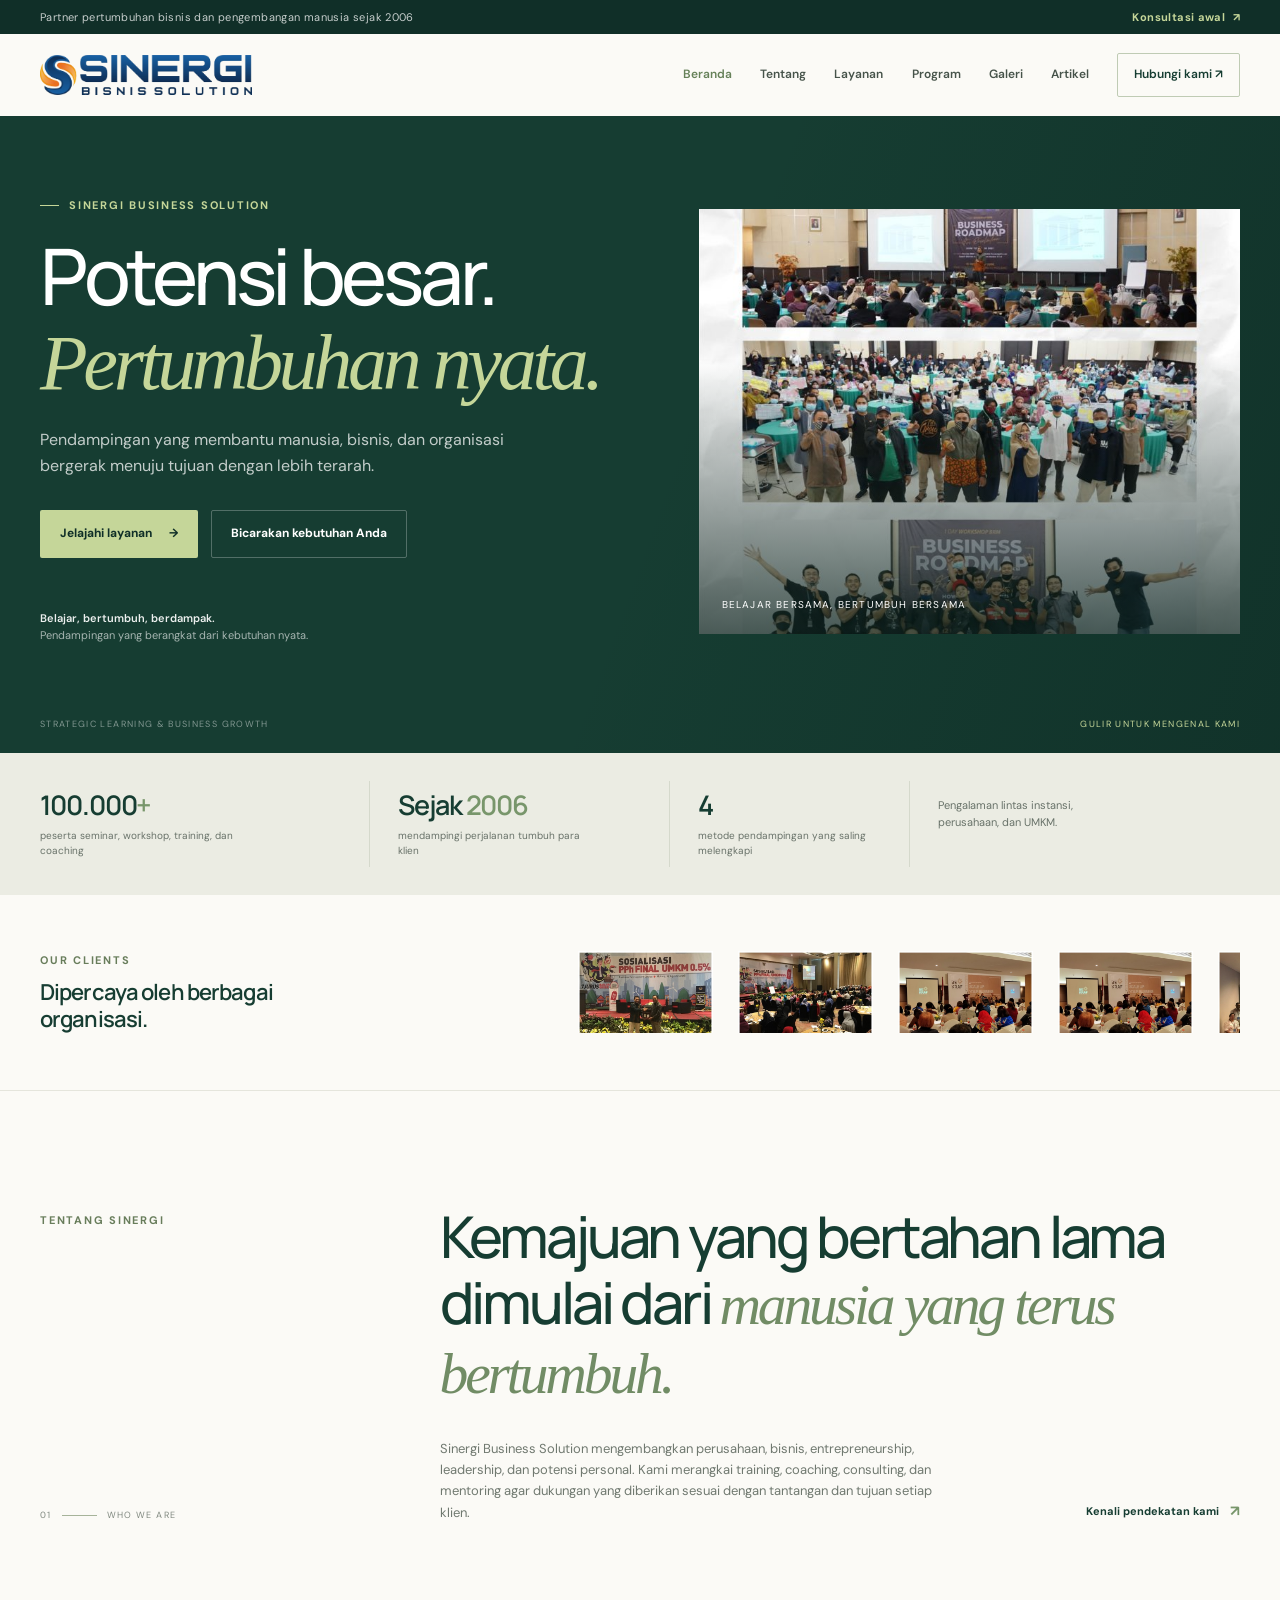
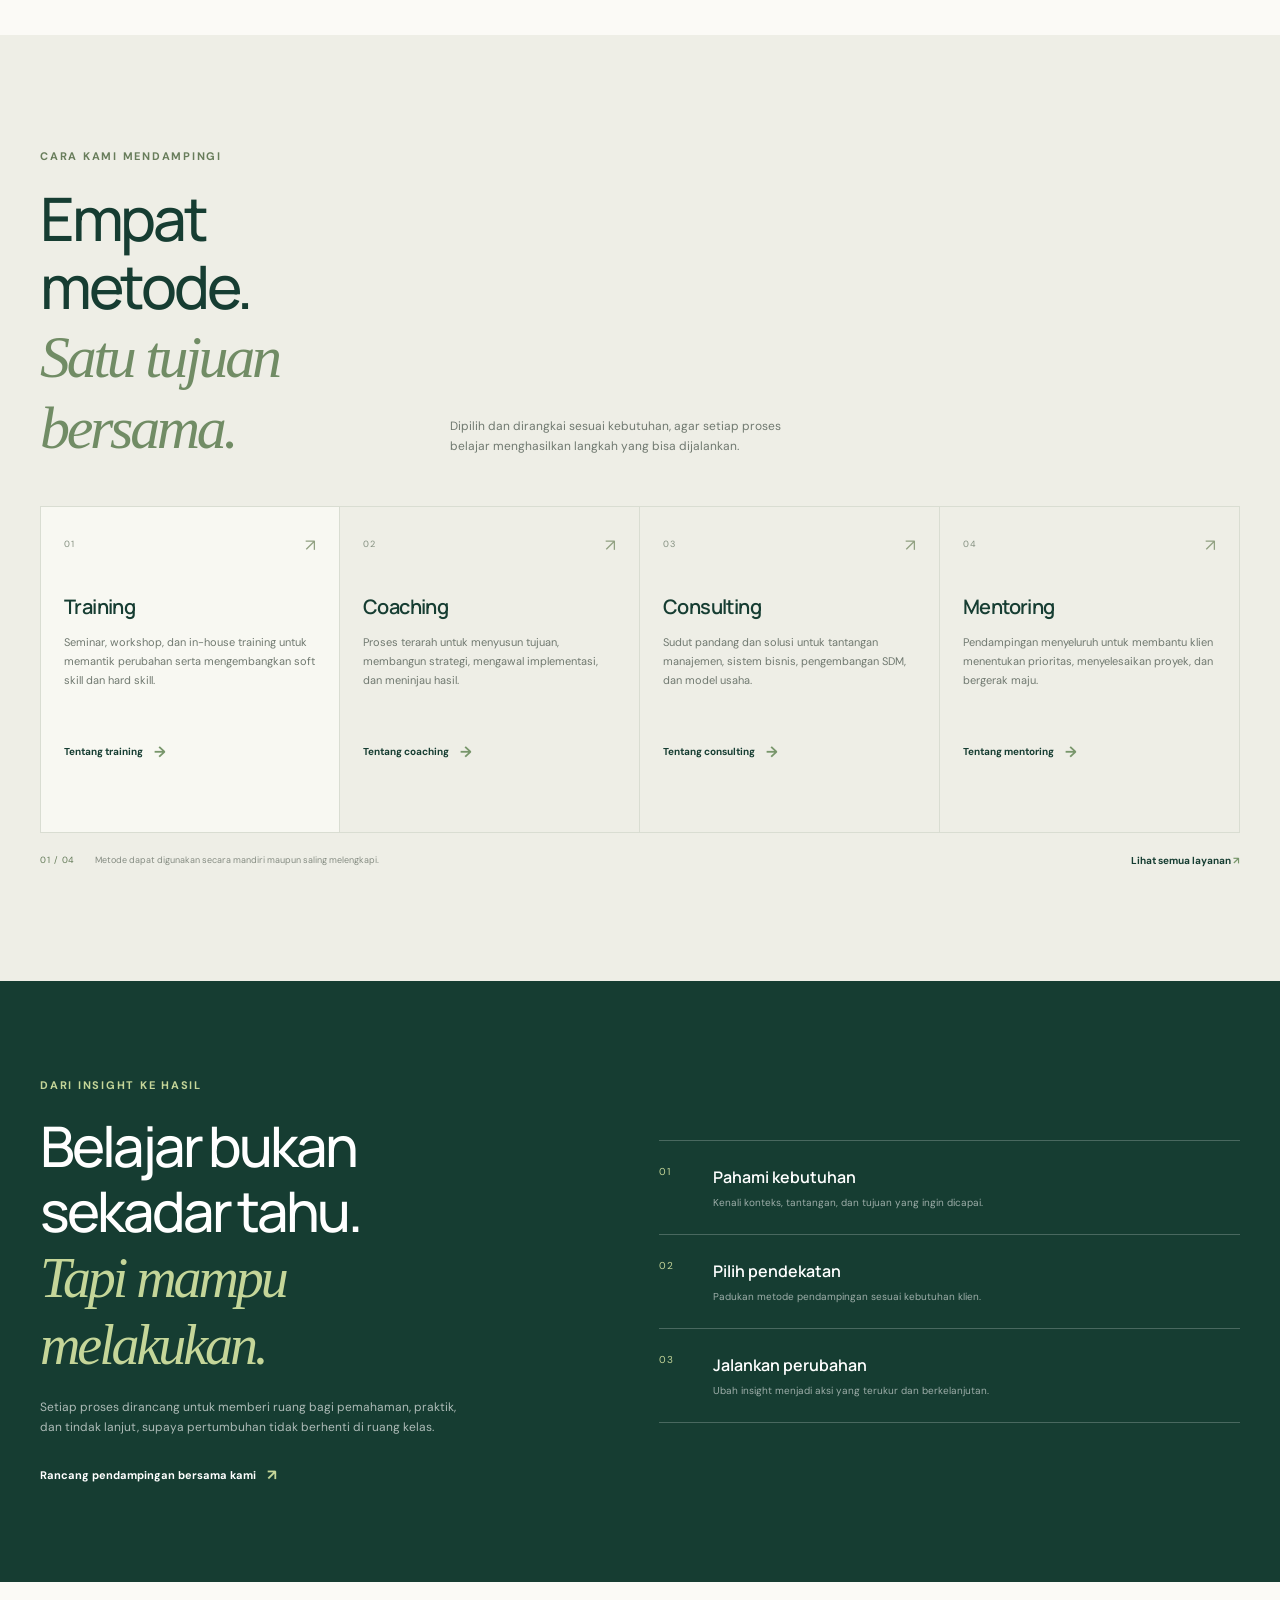
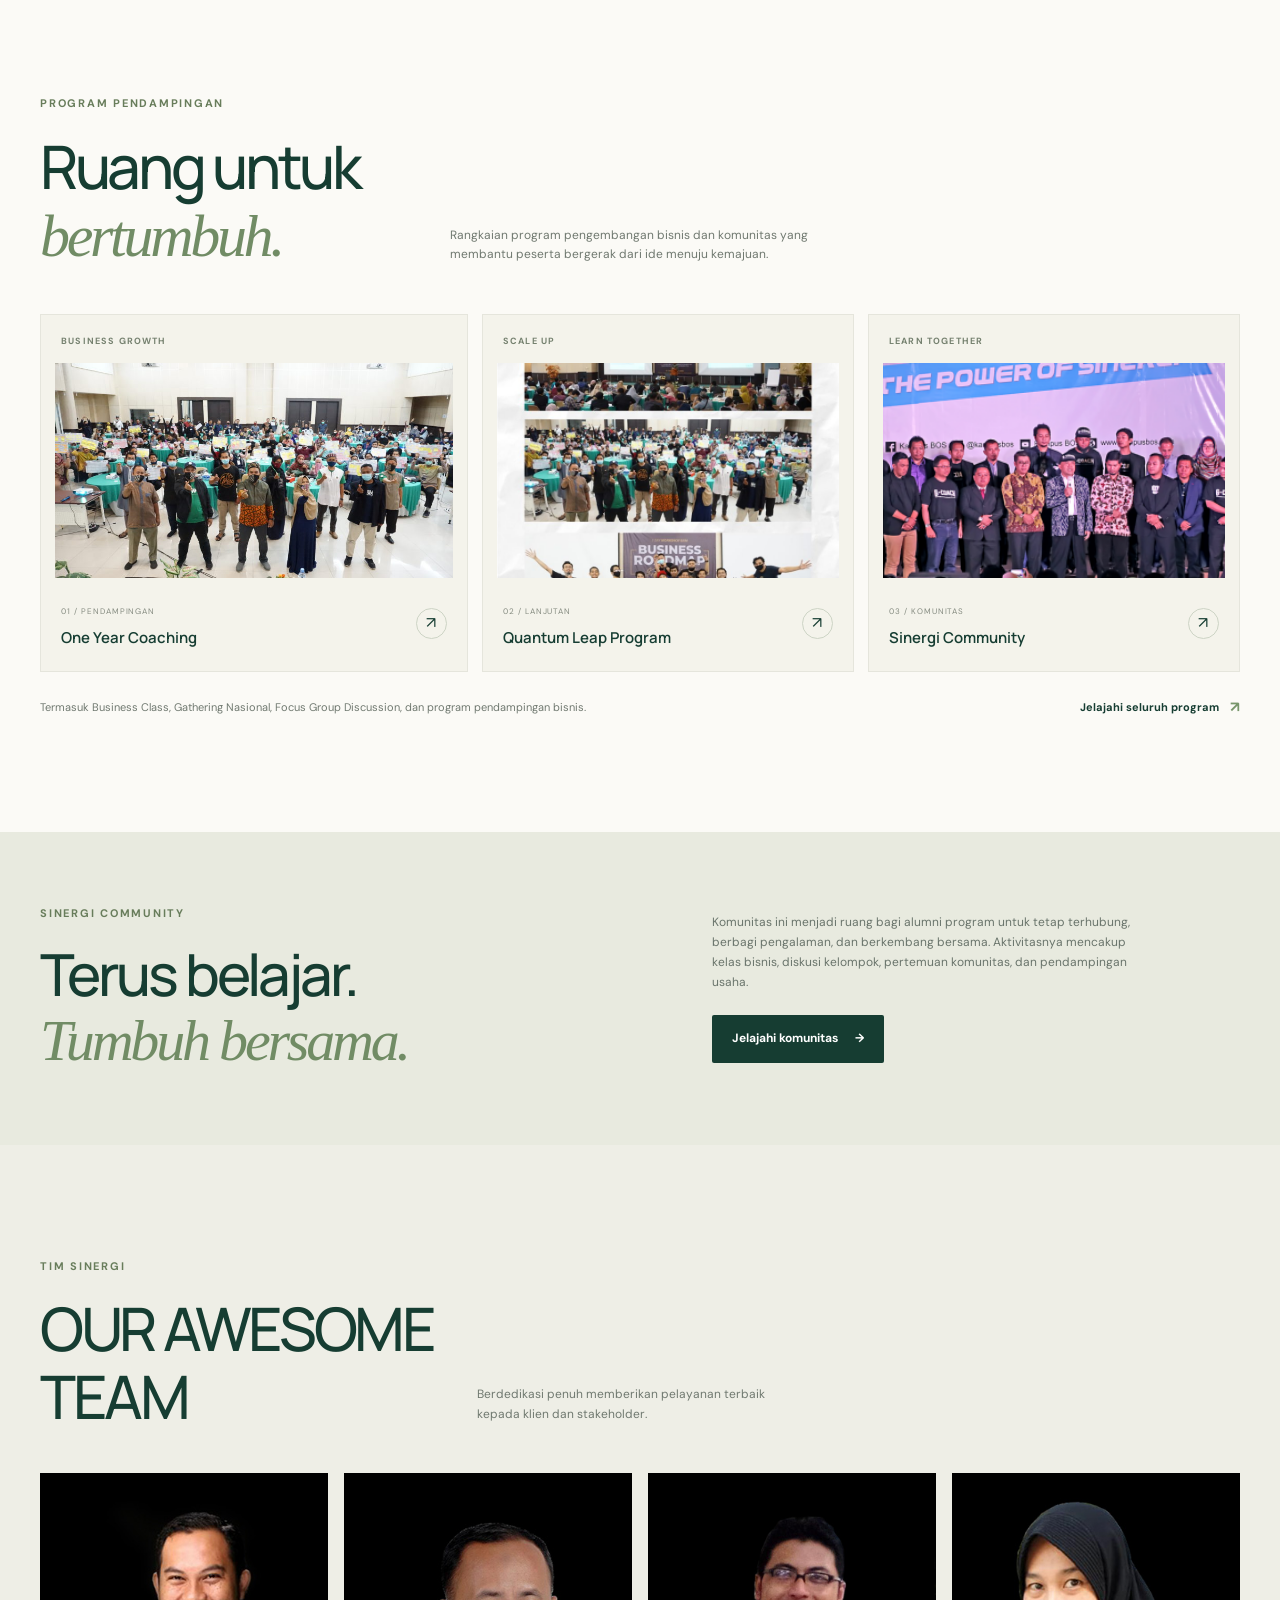
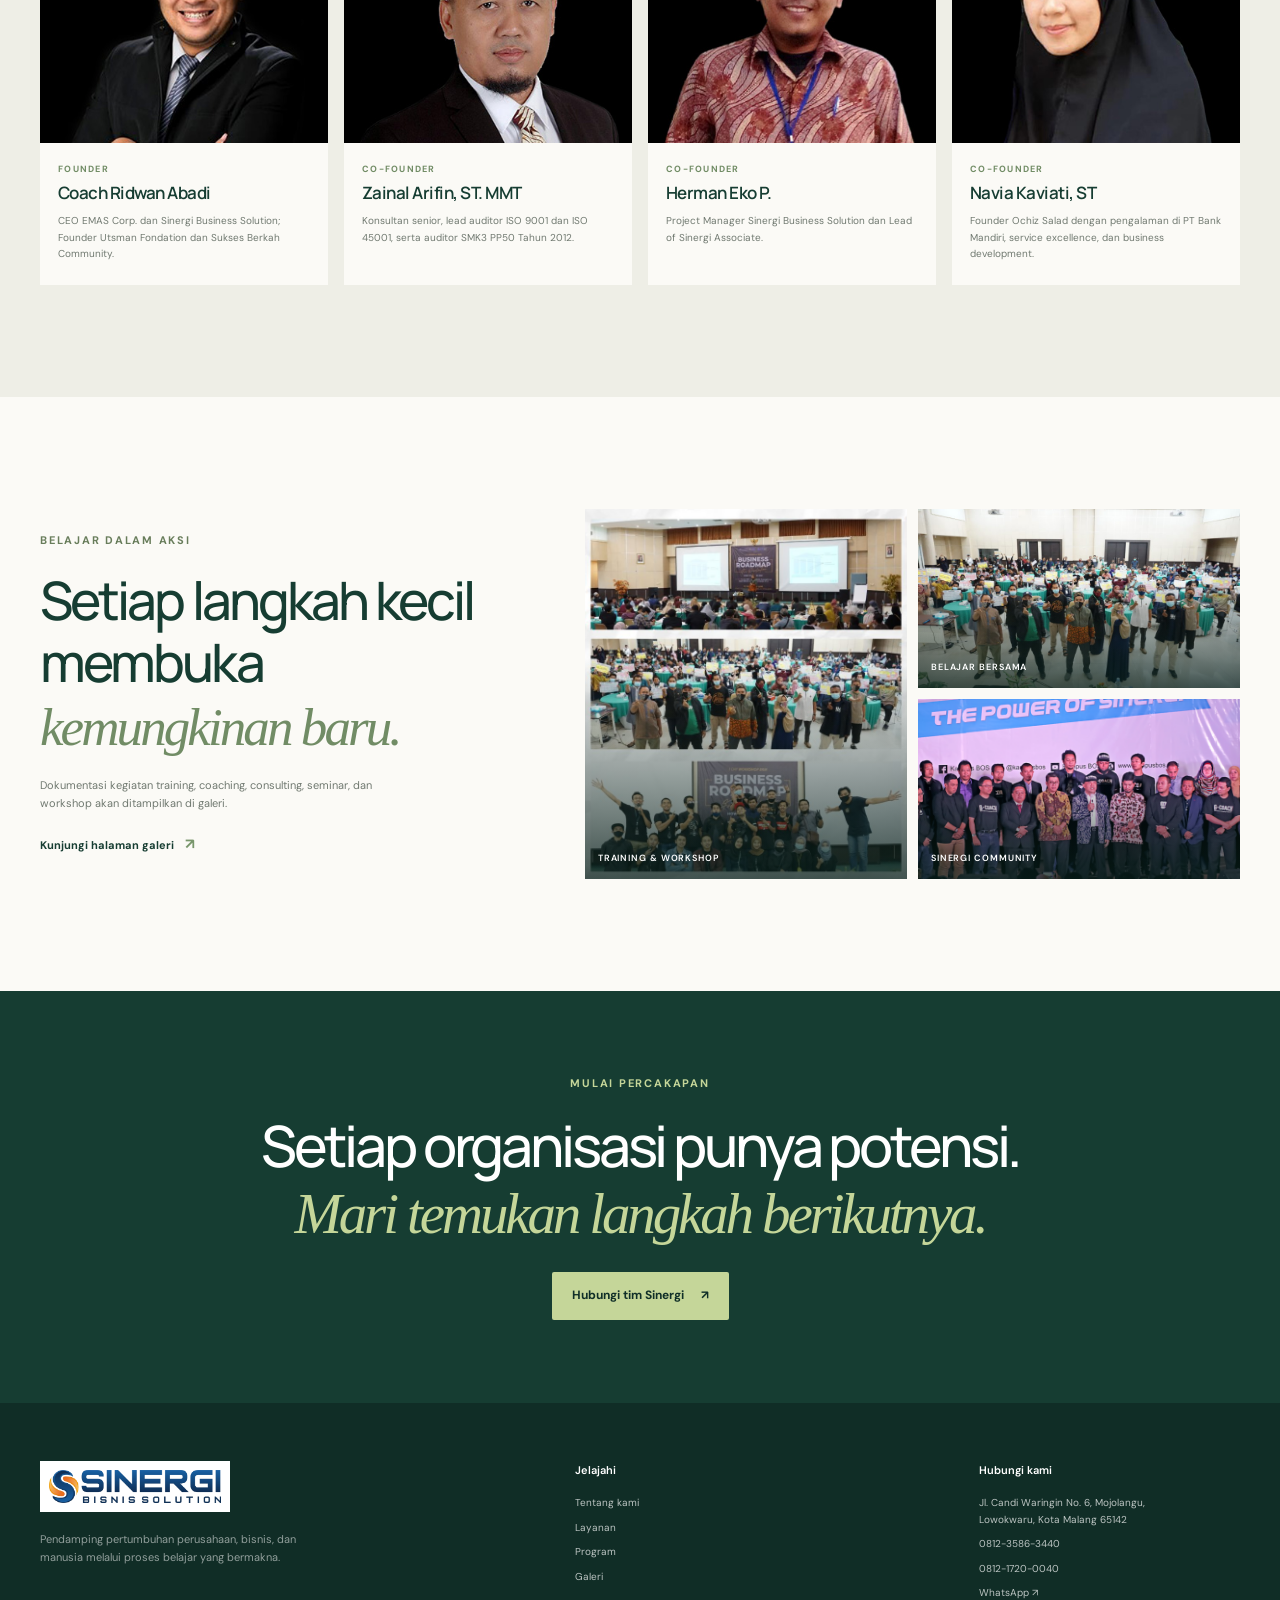
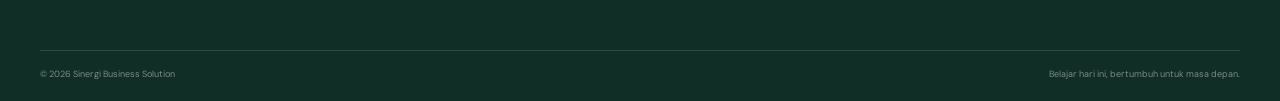
==== commit 2e73cf4a: "update" ====
--- a/index.html
+++ b/index.html
@@ -207,19 +207,19 @@
             </div>
             <div class="team-grid">
                 <article class="team-card">
-                    <img src="https://sinergigrup.com/wp-content/uploads/2019/12/x.jpg" alt="Coach Ridwan Abadi">
+                    <img src="images/Ridwan_Abadi.jpg" alt="Coach Ridwan Abadi">
                     <div class="team-info"><p class="team-role">Founder</p><h3>Coach Ridwan Abadi</h3><p>CEO EMAS Corp. dan Sinergi Business Solution; Founder Utsman Fondation dan Sukses Berkah Community.</p></div>
                 </article>
                 <article class="team-card">
-                    <img src="https://sinergigrup.com/wp-content/uploads/2019/12/xx.jpg" alt="Zainal Arifin, ST. MMT">
+                    <img src="images/Zainal_Arifin.jpg" alt="Zainal Arifin, ST. MMT">
                     <div class="team-info"><p class="team-role">Co-founder</p><h3>Zainal Arifin, ST. MMT</h3><p>Konsultan senior, lead auditor ISO 9001 dan ISO 45001, serta auditor SMK3 PP50 Tahun 2012.</p></div>
                 </article>
                 <article class="team-card">
-                    <img src="https://sinergigrup.com/wp-content/uploads/2019/12/xxxxx.jpg" alt="Herman Eko P.">
+                    <img src="images/Herman_Eko.jpg" alt="Herman Eko P.">
                     <div class="team-info"><p class="team-role">Co-founder</p><h3>Herman Eko P.</h3><p>Project Manager Sinergi Business Solution dan Lead of Sinergi Associate.</p></div>
                 </article>
                 <article class="team-card">
-                    <img src="https://sinergigrup.com/wp-content/uploads/2019/12/xxx.jpg" alt="Navia Kaviati, ST">
+                    <img src="images/Navia_Kaviati.jpg" alt="Navia Kaviati, ST">
                     <div class="team-info"><p class="team-role">Co-founder</p><h3>Navia Kaviati, ST</h3><p>Founder Ochiz Salad dengan pengalaman di PT Bank Mandiri, service excellence, dan business development.</p></div>
                 </article>
             </div>
--- a/css/style.css
+++ b/css/style.css
@@ -16,90 +16,438 @@
 }
 
 * { box-sizing: border-box; margin: 0; padding: 0; }
-html { scroll-behavior: smooth; scroll-padding-top: 100px; }
-body { color: var(--ink); background: var(--paper); font-family: var(--body); line-height: 1.65; -webkit-font-smoothing: antialiased; }
-img { display: block; max-width: 100%; }
-a { color: inherit; text-decoration: none; }
-button, input, textarea { font: inherit; }
-:focus-visible { outline: 2px solid #78966b; outline-offset: 3px; }
-.container { width: min(1200px, calc(100% - 64px)); margin-inline: auto; }
-.section { padding: 112px 0; }
-.eyebrow { display: flex; align-items: center; gap: 10px; color: #687d5b; font-size: 11px; font-weight: 700; letter-spacing: .16em; text-transform: uppercase; margin-bottom: 20px; }
-.eyebrow > span { width: 19px; height: 1px; background: currentColor; }
-.eyebrow-light { color: var(--lime); }
-
-.site-header { position: sticky; z-index: 50; top: 0; background: rgba(251,250,246,.97); backdrop-filter: blur(14px); }
-.topbar { color: rgba(255,255,255,.76); background: var(--forest-deep); font-size: 11px; letter-spacing: .035em; }
-.topbar-inner { min-height: 34px; display: flex; align-items: center; justify-content: space-between; gap: 20px; }
-.topbar a { color: var(--lime); font-weight: 700; }
-.topbar a span { padding-left: 4px; }
-.nav-container { min-height: 82px; display: flex; align-items: center; justify-content: space-between; gap: 34px; }
-.brand { display: inline-flex; align-items: center; flex: 0 0 auto; }
-.brand-logo { width: 212px; height: auto; }
-.navigation { display: flex; align-items: center; gap: clamp(16px, 2.2vw, 29px); }
-.navigation a { color: #46534a; font-size: 12px; font-weight: 600; transition: color .2s ease; white-space: nowrap; }
-.navigation a:hover, .navigation a.active { color: #668159; }
-.navigation .nav-contact { padding: 11px 16px; border: 1px solid #bfcbb4; border-radius: 2px; color: var(--forest); }
-.navigation .nav-contact:hover { background: var(--forest); border-color: var(--forest); color: var(--white); }
-.menu-toggle { display: none; width: 42px; height: 42px; flex-direction: column; align-items: center; justify-content: center; gap: 5px; border: 1px solid var(--line); border-radius: 2px; background: transparent; cursor: pointer; }
-.menu-toggle span { display: block; width: 17px; height: 1px; background: var(--forest); transition: transform .2s, opacity .2s; }
-.menu-toggle.is-open span:first-child { transform: translateY(6px) rotate(45deg); }
-.menu-toggle.is-open span:nth-child(2) { opacity: 0; }
-.menu-toggle.is-open span:last-child { transform: translateY(-6px) rotate(-45deg); }
-
-.hero { position: relative; isolation: isolate; overflow: hidden; color: var(--white); background: var(--forest); }
-.hero::before { position: absolute; z-index: -1; inset: 0; background: linear-gradient(110deg, transparent 52%, rgba(8,31,26,.34)); content: ""; pointer-events: none; }
-.hero-layout { min-height: 565px; display: grid; grid-template-columns: 1.05fr .95fr; align-items: center; gap: 5%; padding-top: 58px; padding-bottom: 48px; }
-.hero-copy { max-width: 630px; padding: 22px 0 25px; }
-.hero h1, .section-heading h2, .intro-content h2, .approach-copy h2, .community-layout h2, .gallery-title h2, .cta-inner h2 { font-family: var(--display); font-weight: 500; letter-spacing: -.055em; }
-.hero h1 { font-size: clamp(48px, 6.2vw, 78px); line-height: 1.07; }
-.hero h1 em, .section-heading h2 em, .intro-content h2 em, .approach-copy h2 em, .community-layout h2 em, .gallery-title h2 em, .cta-inner h2 em { color: var(--lime); font-family: Georgia, serif; font-weight: 400; }
-.hero-description { max-width: 480px; color: rgba(255,255,255,.74); margin-top: 23px; font-size: 16px; }
-.hero-actions { display: flex; flex-wrap: wrap; gap: 13px; margin-top: 30px; }
-.button { min-height: 48px; display: inline-flex; align-items: center; justify-content: center; gap: 17px; padding: 11px 19px; border: 1px solid transparent; border-radius: 2px; font-size: 12px; font-weight: 700; transition: background .2s, color .2s, transform .2s; }
-.button:hover { transform: translateY(-2px); }
-.button-light { background: var(--lime); color: var(--forest-deep); }
-.button-light:hover { background: #d5e4b1; }
-.button-quiet { border-color: rgba(255,255,255,.26); color: var(--white); }
-.button-quiet:hover { border-color: var(--lime); color: var(--lime); }
-.hero-proof { margin-top: 52px; }
-.hero-proof p { color: rgba(255,255,255,.62); font-size: 11px; line-height: 1.55; }
-.hero-proof strong { color: rgba(255,255,255,.92); font-weight: 600; }
-.hero-photo { position: relative; min-height: 425px; overflow: hidden; background: #244b3c; }
-.hero-photo::after { position: absolute; inset: 35% 0 0; background: linear-gradient(0deg, rgba(8,31,26,.72), transparent); content: ""; }
-.hero-photo img { width: 100%; height: 425px; object-fit: cover; }
-.hero-photo figcaption { position: absolute; z-index: 1; right: 23px; bottom: 20px; left: 23px; color: white; font-size: 10px; letter-spacing: .12em; text-transform: uppercase; }
-.hero-bottom { display: flex; justify-content: space-between; padding-bottom: 21px; color: rgba(255,255,255,.46); font-size: 9px; letter-spacing: .15em; text-transform: uppercase; }
-.hero-scroll { color: var(--lime); }
-
-.trust-band { background: #ebece3; }
-.trust-grid { min-height: 142px; display: grid; grid-template-columns: 1.1fr 1fr .8fr 1.1fr; align-items: center; }
-.trust-grid > div { min-height: 70px; padding: 8px 28px; border-right: 1px solid #d5d9cc; }
-.trust-grid > div:first-child { padding-left: 0; }
-.trust-grid > div:last-child { border: 0; padding-right: 0; }
-.trust-grid strong { display: block; color: var(--forest); font-family: var(--display); font-size: 27px; font-weight: 600; letter-spacing: -.04em; line-height: 1.2; }
-.trust-grid strong span { color: #78966b; }
-.trust-grid p { max-width: 200px; margin-top: 7px; color: #687269; font-size: 10px; line-height: 1.55; }
-.trust-note p { max-width: 175px; margin: 0; font-size: 11px; }
-
-.clients-section { padding: 56px 0; border-bottom: 1px solid var(--line); background: var(--paper); }
-.clients-layout { display: grid; grid-template-columns: .8fr 1.2fr; align-items: center; gap: 8%; }
-.clients-intro .eyebrow { margin-bottom: 10px; }
-.clients-intro h2 { max-width: 270px; color: var(--forest); font-family: var(--display); font-size: 22px; font-weight: 600; letter-spacing: -.04em; line-height: 1.25; }
-.client-carousel { min-width: 0; overflow: hidden; }
-.client-track { display: flex; width: max-content; animation: client-scroll 42s linear infinite; }
-.client-carousel.is-paused .client-track { animation-play-state: paused; }
-.client-list { display: flex; flex: 0 0 auto; align-items: center; gap: 25px; margin: 0 25px 0 0; padding: 0; list-style: none; }
-.client-list li { width: 135px; height: 82px; display: flex; flex: 0 0 135px; align-items: center; justify-content: center; overflow: hidden; }
-.client-list .client-logo { width: 100%; height: 100%; object-fit: cover; object-position: top; }
-.client-carousel-toggle { display: block; margin: 12px 0 0 auto; padding: 5px 9px; border: 1px solid #cbd3c5; border-radius: 2px; background: transparent; color: var(--forest); cursor: pointer; font-size: 9px; }
-.client-carousel-toggle:hover { background: #eeeee6; }
-@keyframes client-scroll { to { transform: translateX(-50%); } }
-.client-name { font-family: var(--display); font-weight: 700; line-height: 1.15; }
-.client-pln { color: var(--forest); font-size: 25px; letter-spacing: -.07em; }
-.client-pajak { font-size: 13px; }
-.client-bekraf { color: var(--forest); font-size: 20px; letter-spacing: .04em; }
-.client-detail { color: var(--muted); font-size: 8px; letter-spacing: .14em; text-transform: uppercase; }
+html { 
+    scroll-behavior: smooth; 
+    scroll-padding-top: 100px; 
+}
+body { color: var(--ink); 
+    background: var(--paper); 
+    font-family: var(--body); 
+    line-height: 1.65; 
+    -webkit-font-smoothing: antialiased; 
+}
+img { 
+    display: block; 
+    max-width: 100%; 
+}
+a { 
+    color: inherit; 
+    text-decoration: none; 
+}
+button, input, textarea { 
+    font: inherit; 
+}
+:focus-visible { 
+    outline: 2px solid #78966b; 
+    outline-offset: 3px; 
+}
+.container { 
+    width: min(1200px, calc(100% - 64px)); 
+    margin-inline: auto; 
+}
+.section { 
+    padding: 112px 0; 
+}
+.eyebrow { 
+    display: flex; 
+    align-items: center; 
+    gap: 10px; color: #687d5b; 
+    font-size: 11px; 
+    font-weight: 700; 
+    letter-spacing: .16em; 
+    text-transform: uppercase; 
+    margin-bottom: 20px; 
+}
+.eyebrow > span { 
+    width: 19px; 
+    height: 1px; 
+    background: currentColor; 
+}
+.eyebrow-light { 
+    color: var(--lime); 
+}
+
+.site-header { 
+    position: sticky; 
+    z-index: 50; 
+    top: 0; 
+    background: rgba(251,250,246,.97); 
+    backdrop-filter: blur(14px); 
+}
+.topbar { 
+    color: rgba(255,255,255,.76); 
+    background: var(--forest-deep); 
+    font-size: 11px; 
+    letter-spacing: .035em; }
+.topbar-inner { 
+    min-height: 34px; 
+    display: flex; 
+    align-items: center; 
+    justify-content: space-between; 
+    gap: 20px; 
+}
+.topbar a { 
+    color: var(--lime); 
+    font-weight: 700; 
+}
+.topbar a span { 
+    padding-left: 4px; 
+}
+.nav-container { 
+    min-height: 82px; 
+    display: flex; 
+    align-items: center; 
+    justify-content: space-between; 
+    gap: 34px; 
+}
+.brand { 
+    display: inline-flex; 
+    align-items: center; 
+    flex: 0 0 auto; 
+}
+.brand-logo { 
+    width: 212px; 
+    height: auto; 
+}
+.navigation { 
+    display: flex; 
+    align-items: center; 
+    gap: clamp(16px, 2.2vw, 29px); 
+}
+.navigation a { 
+    color: #46534a; 
+    font-size: 12px; 
+    font-weight: 600; 
+    transition: color .2s ease; 
+    white-space: nowrap; 
+}
+.navigation a:hover, .navigation a.active { 
+    color: #668159; 
+}
+.navigation .nav-contact { 
+    padding: 11px 16px; 
+    border: 1px solid #bfcbb4; 
+    border-radius: 2px; 
+    color: var(--forest); 
+}
+.navigation .nav-contact:hover { 
+    background: var(--forest); 
+    border-color: var(--forest); 
+    color: var(--white); 
+}
+.menu-toggle { 
+    display: none; 
+    width: 42px; 
+    height: 42px; 
+    flex-direction: column; 
+    align-items: center; 
+    justify-content: center; 
+    gap: 5px; border: 1px solid var(--line); 
+    border-radius: 2px; 
+    background: transparent; 
+    cursor: pointer; 
+}
+.menu-toggle span { 
+    display: block; 
+    width: 17px; 
+    height: 1px; 
+    background: var(--forest); 
+    transition: transform .2s, opacity .2s; 
+}
+.menu-toggle.is-open span:first-child { 
+    transform: translateY(6px) rotate(45deg); 
+}
+.menu-toggle.is-open span:nth-child(2) { 
+    opacity: 0; 
+}
+.menu-toggle.is-open span:last-child { 
+    transform: translateY(-6px) rotate(-45deg); 
+}
+
+.hero { position: relative; 
+    isolation: isolate; 
+    overflow: hidden; 
+    color: var(--white); 
+    background: var(--forest); 
+}
+.hero::before { 
+    position: absolute; 
+    z-index: -1; 
+    inset: 0; 
+    background: linear-gradient(110deg, transparent 52%, rgba(8,31,26,.34)); 
+    content: ""; 
+    pointer-events: none; 
+}
+.hero-layout { 
+    min-height: 565px; 
+    display: grid; 
+    grid-template-columns: 1.05fr .95fr; 
+    align-items: center; 
+    gap: 5%; 
+    padding-top: 58px; 
+    padding-bottom: 48px; 
+}
+.hero-copy { 
+    max-width: 630px; 
+    padding: 22px 0 25px; 
+}
+.hero h1, .section-heading h2, .intro-content h2, .approach-copy h2, .community-layout h2, .gallery-title h2, .cta-inner h2 { 
+    font-family: var(--display); 
+    font-weight: 500; 
+    letter-spacing: -.055em; 
+}
+.hero h1 { 
+    font-size: clamp(48px, 6.2vw, 78px); 
+    line-height: 1.07; 
+}
+.hero h1 em, .section-heading h2 em, .intro-content h2 em, .approach-copy h2 em, .community-layout h2 em, .gallery-title h2 em, .cta-inner h2 em { 
+    color: var(--lime); 
+    font-family: Georgia, serif; 
+    font-weight: 400; 
+}
+.hero-description { 
+    max-width: 480px; 
+    color: rgba(255,255,255,.74); 
+    margin-top: 23px; 
+    font-size: 16px; 
+}
+.hero-actions { 
+    display: flex; 
+    flex-wrap: wrap; 
+    gap: 13px; 
+    margin-top: 30px; 
+}
+.button { 
+    min-height: 48px; 
+    display: inline-flex; 
+    align-items: center; 
+    justify-content: center; 
+    gap: 17px; 
+    padding: 11px 19px; 
+    border: 1px solid transparent; 
+    border-radius: 2px; 
+    font-size: 12px; 
+    font-weight: 700; 
+    transition: background .2s, color .2s, transform .2s; 
+}
+.button:hover { 
+    transform: translateY(-2px); 
+}
+.button-light { 
+    background: var(--lime); 
+    color: var(--forest-deep); 
+}
+.button-light:hover { 
+    background: #d5e4b1; 
+}
+.button-quiet { 
+    border-color: rgba(255,255,255,.26); 
+    color: var(--white); 
+}
+.button-quiet:hover { 
+    border-color: var(--lime); 
+    color: var(--lime); 
+}
+.hero-proof { 
+    margin-top: 52px; 
+}
+.hero-proof p { 
+    color: rgba(255,255,255,.62); 
+    font-size: 11px; 
+    line-height: 1.55; 
+}
+.hero-proof strong { 
+    color: rgba(255,255,255,.92); 
+    font-weight: 600; 
+}
+.hero-photo { 
+    position: relative; 
+    min-height: 425px; 
+    overflow: hidden; 
+    background: #244b3c; 
+}
+.hero-photo::after { 
+    position: absolute; 
+    inset: 35% 0 0; 
+    background: linear-gradient(0deg, rgba(8,31,26,.72), transparent); 
+    content: ""; 
+}
+.hero-photo img { 
+    width: 100%; 
+    height: 425px; 
+    object-fit: cover; 
+}
+.hero-photo figcaption { 
+    position: absolute; 
+    z-index: 1; 
+    right: 23px; 
+    bottom: 20px; 
+    left: 23px; 
+    color: white; 
+    font-size: 10px; 
+    letter-spacing: .12em; 
+    text-transform: uppercase; 
+}
+.hero-bottom { 
+    display: flex; 
+    justify-content: space-between; 
+    padding-bottom: 21px; 
+    color: rgba(255,255,255,.46); 
+    font-size: 9px; 
+    letter-spacing: .15em; 
+    text-transform: uppercase; 
+}
+.hero-scroll { 
+    color: var(--lime); 
+}
+
+.trust-band { 
+    background: #ebece3; 
+}
+.trust-grid { 
+    min-height: 142px; 
+    display: grid; 
+    grid-template-columns: 1.1fr 1fr .8fr 1.1fr; 
+    align-items: center; 
+}
+.trust-grid > div { 
+    min-height: 70px; 
+    padding: 8px 28px; 
+    border-right: 1px solid #d5d9cc; 
+}
+.trust-grid > div:first-child { 
+    padding-left: 0; 
+}
+.trust-grid > div:last-child { 
+    border: 0; 
+    padding-right: 0; 
+}
+.trust-grid strong { 
+    display: block; 
+    color: var(--forest); 
+    font-family: var(--display); 
+    font-size: 27px; 
+    font-weight: 600; 
+    letter-spacing: -.04em; 
+    line-height: 1.2; 
+}
+.trust-grid strong span { 
+    color: #78966b; 
+}
+.trust-grid p { 
+    max-width: 200px; 
+    margin-top: 7px; 
+    color: #687269; 
+    font-size: 10px; 
+    line-height: 1.55; 
+}
+.trust-note p { 
+    max-width: 175px; 
+    margin: 0; 
+    font-size: 11px; 
+}
+
+.clients-section { 
+    padding: 56px 0; 
+    border-bottom: 1px solid var(--line); 
+    background: var(--paper); 
+}
+.clients-layout { 
+    display: grid; 
+    grid-template-columns: .8fr 1.2fr; 
+    align-items: center; 
+    gap: 8%; 
+}
+.clients-intro .eyebrow { 
+    margin-bottom: 10px; 
+}
+.clients-intro h2 { 
+    max-width: 270px; 
+    color: var(--forest); 
+    font-family: var(--display); 
+    font-size: 22px; 
+    font-weight: 600; 
+    letter-spacing: -.04em; 
+    line-height: 1.25; 
+}
+.client-carousel { 
+    min-width: 0; 
+    overflow: hidden; 
+}
+.client-track { 
+    display: flex; 
+    width: max-content; 
+    animation: client-scroll 42s linear infinite; 
+}
+.client-carousel.is-paused .client-track { 
+    animation-play-state: paused; 
+}
+.client-list { 
+    display: flex; 
+    flex: 0 0 auto; 
+    align-items: center; 
+    gap: 25px; 
+    margin: 0 25px 0 0; 
+    padding: 0; 
+    list-style: none; 
+}
+.client-list li { 
+    width: 135px; 
+    height: 82px; 
+    display: flex; 
+    flex: 0 0 135px; 
+    align-items: center; 
+    justify-content: center; 
+    overflow: hidden; 
+}
+.client-list .client-logo { 
+    width: 100%; 
+    height: 100%; 
+    object-fit: cover; 
+    object-position: top; 
+}
+.client-carousel-toggle { 
+    display: block; 
+    margin: 12px 0 0 auto; 
+    padding: 5px 9px; 
+    border: 1px solid #cbd3c5; 
+    border-radius: 2px; 
+    background: transparent; 
+    color: var(--forest); 
+    cursor: pointer; 
+    font-size: 9px; 
+}
+.client-carousel-toggle:hover { 
+    background: #eeeee6; 
+}
+@keyframes client-scroll { 
+    to { 
+        transform: translateX(-50%); 
+    } 
+}
+.client-name { 
+    font-family: var(--display); 
+    font-weight: 700; line-height: 1.15; 
+}
+.client-pln { 
+    color: var(--forest); 
+    font-size: 25px; 
+    letter-spacing: -.07em; 
+}
+.client-pajak { 
+    font-size: 13px; 
+}
+.client-bekraf { 
+    color: var(--forest); 
+    font-size: 20px; 
+    letter-spacing: .04em; 
+}
+.client-detail { 
+    color: var(--muted); 
+    font-size: 8px; 
+    letter-spacing: .14em; 
+    text-transform: uppercase; 
+}
 
 .intro-section { background: var(--paper); }
 .intro-grid { display: grid; grid-template-columns: .55fr 1.45fr; gap: 8%; }
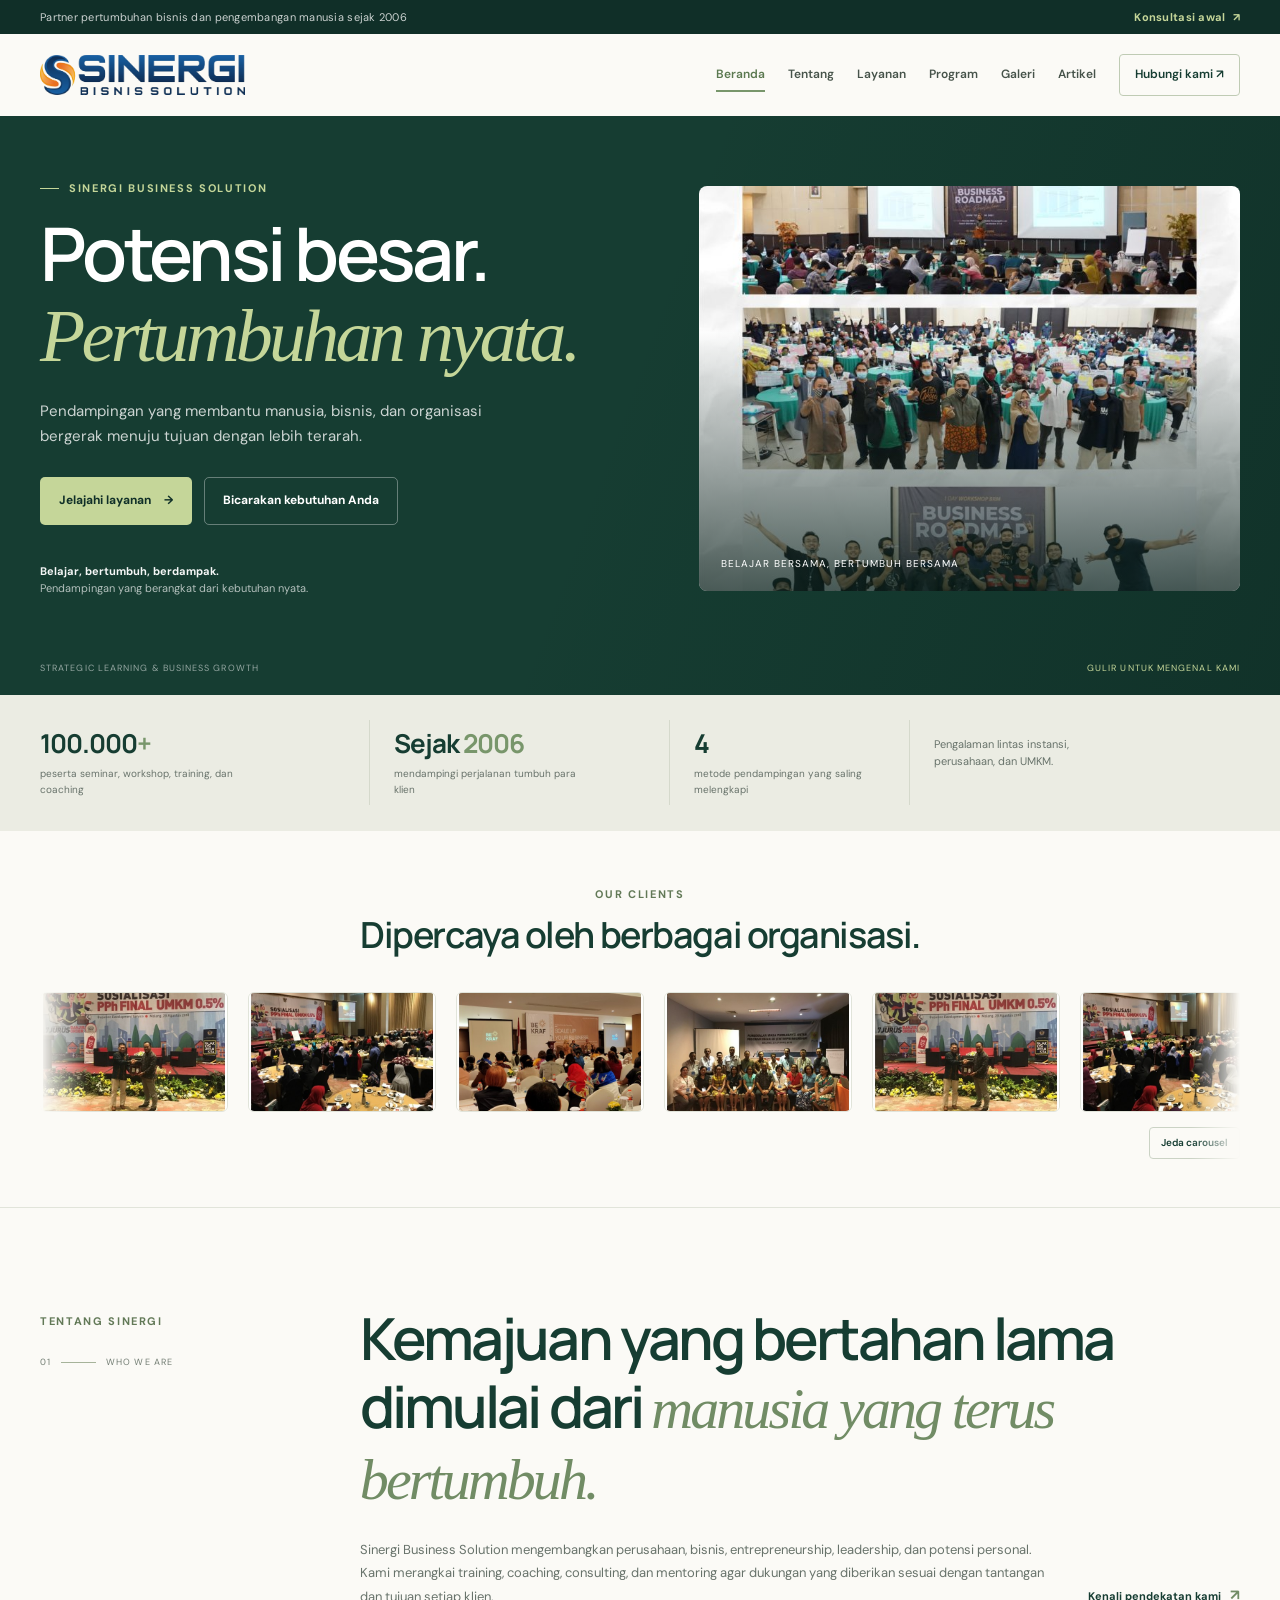
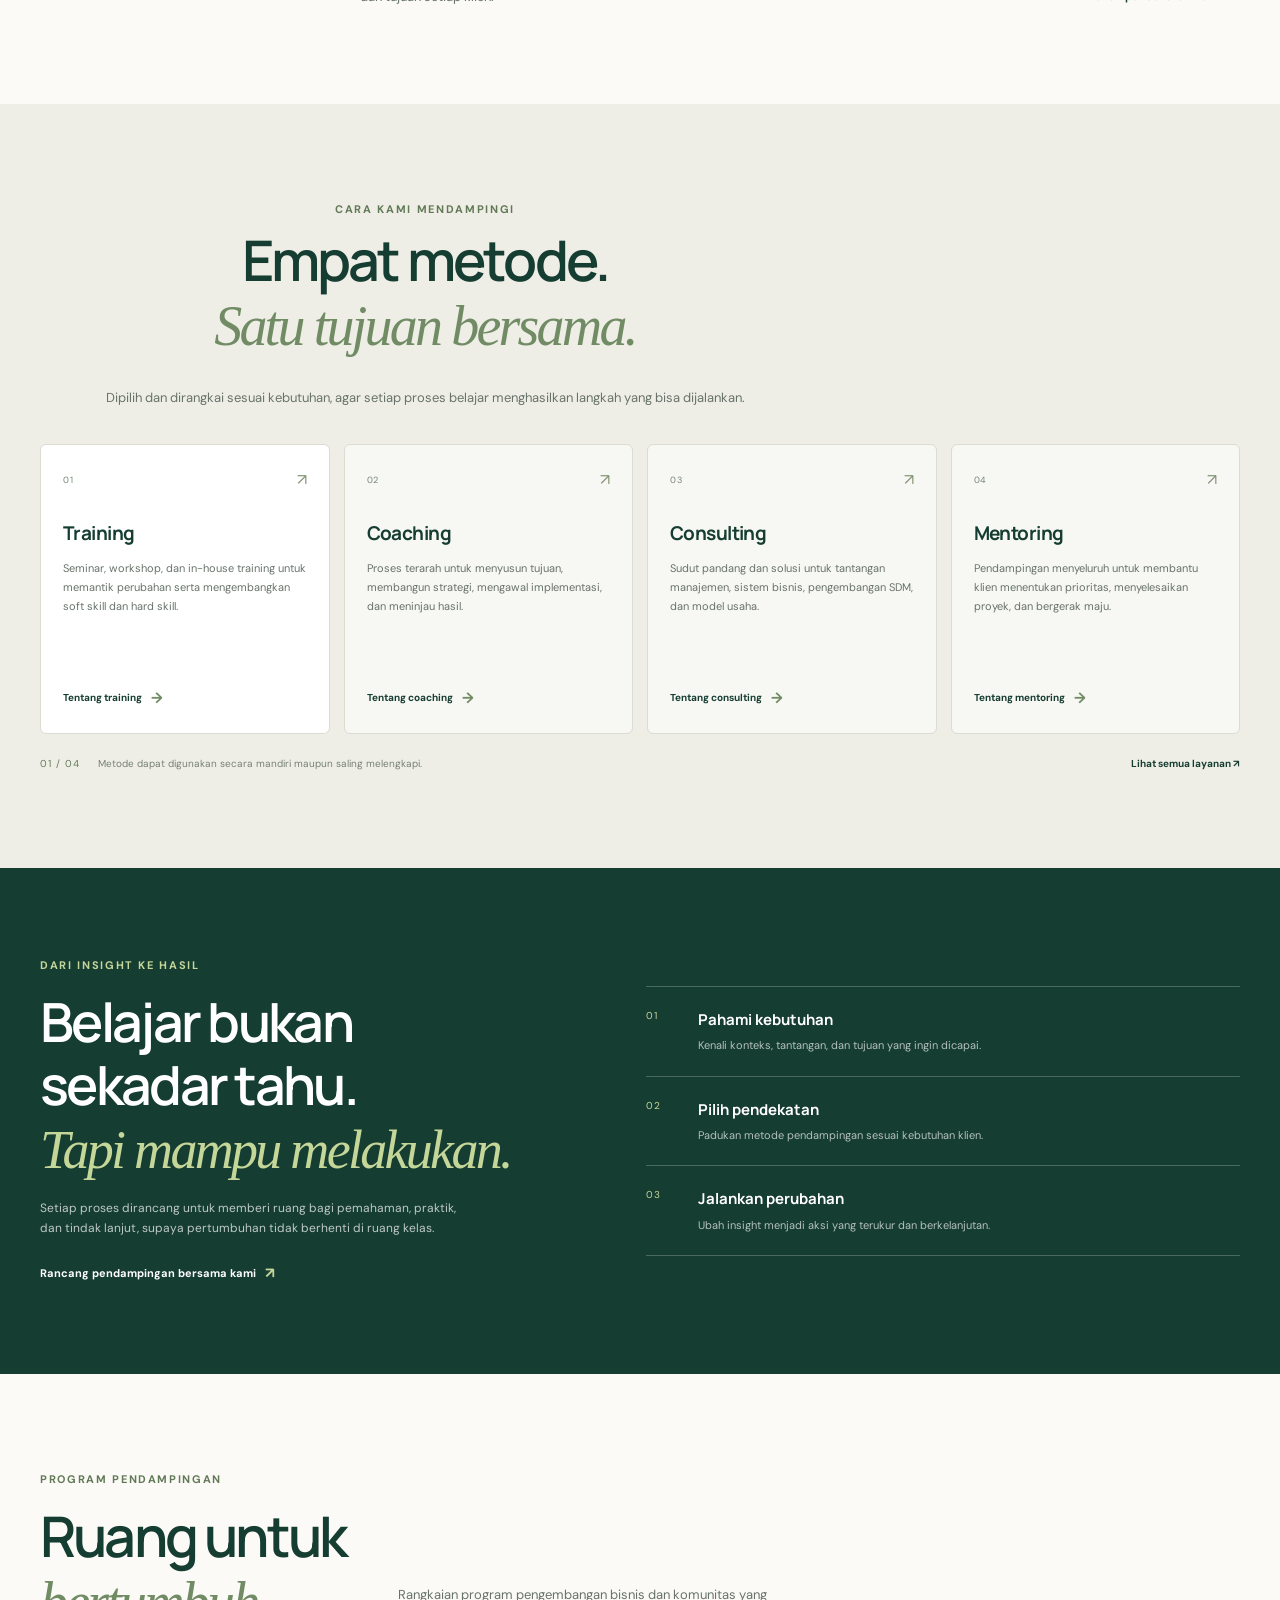
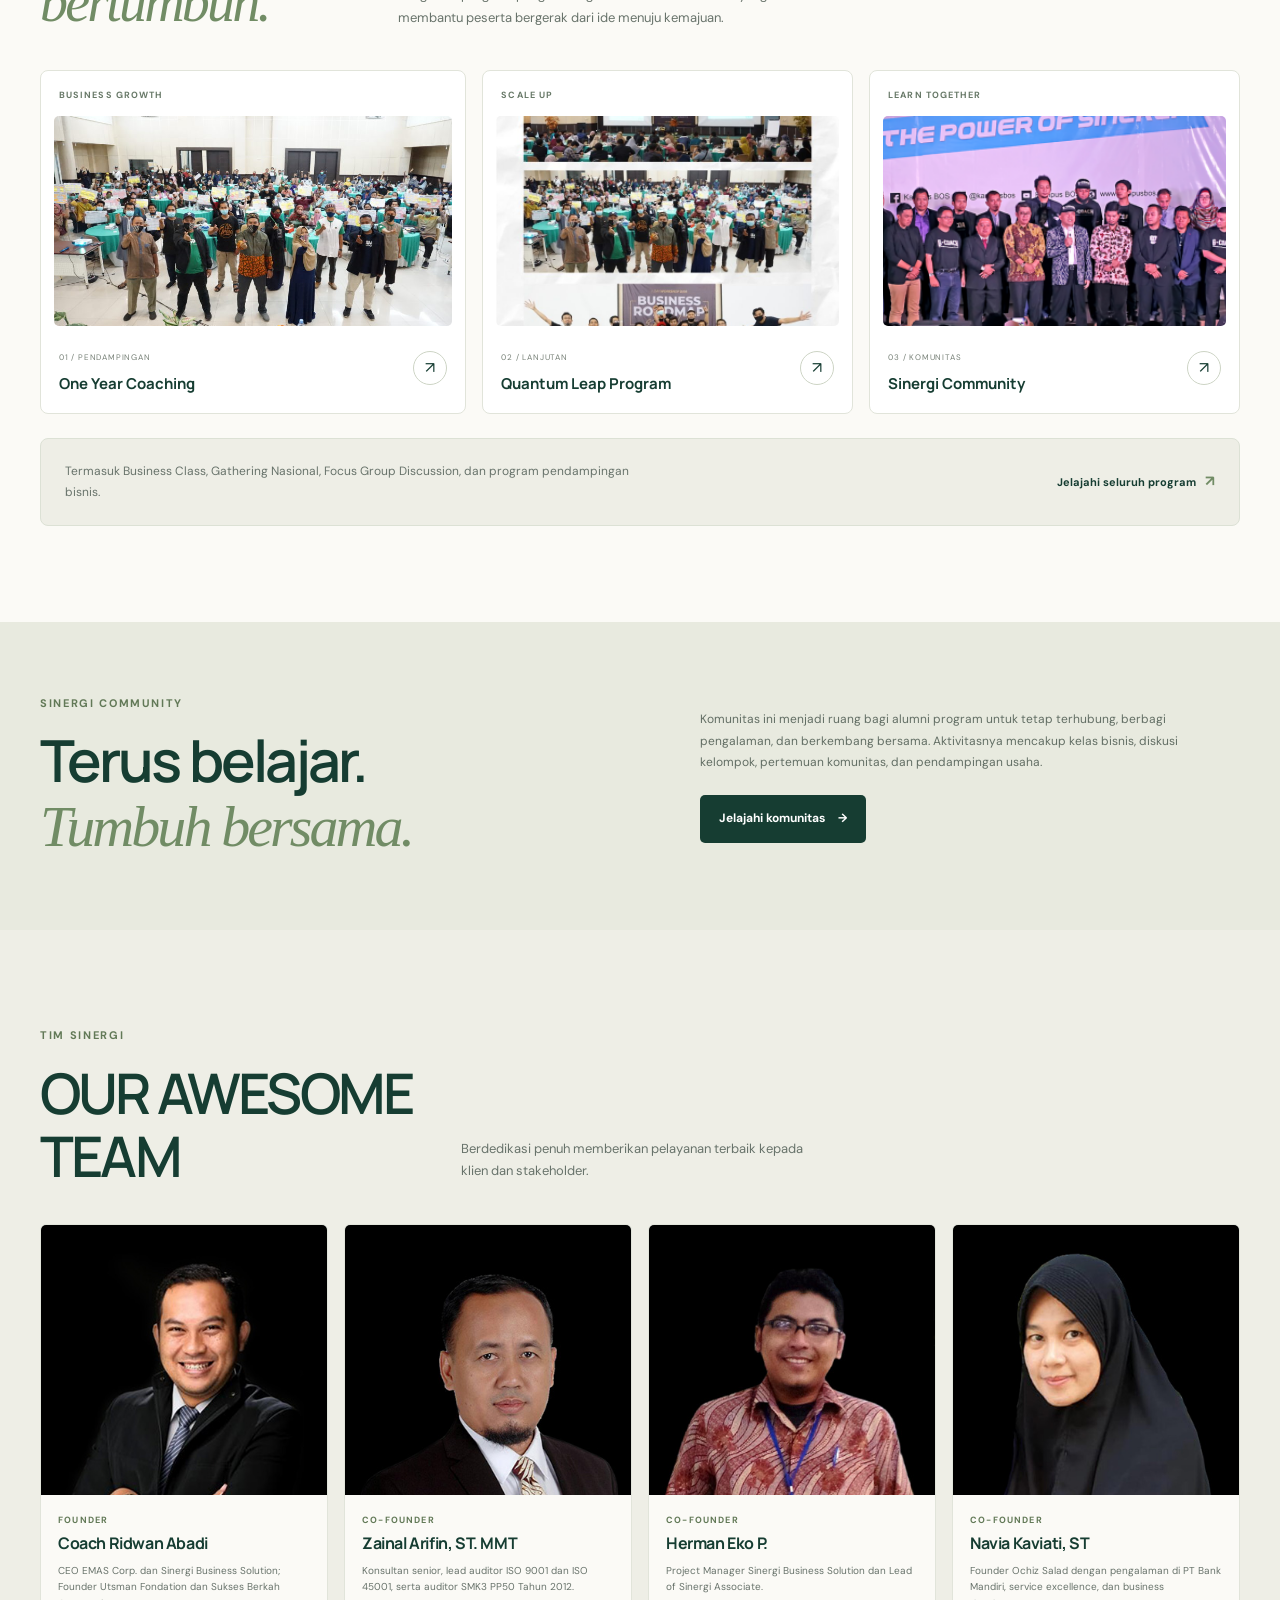
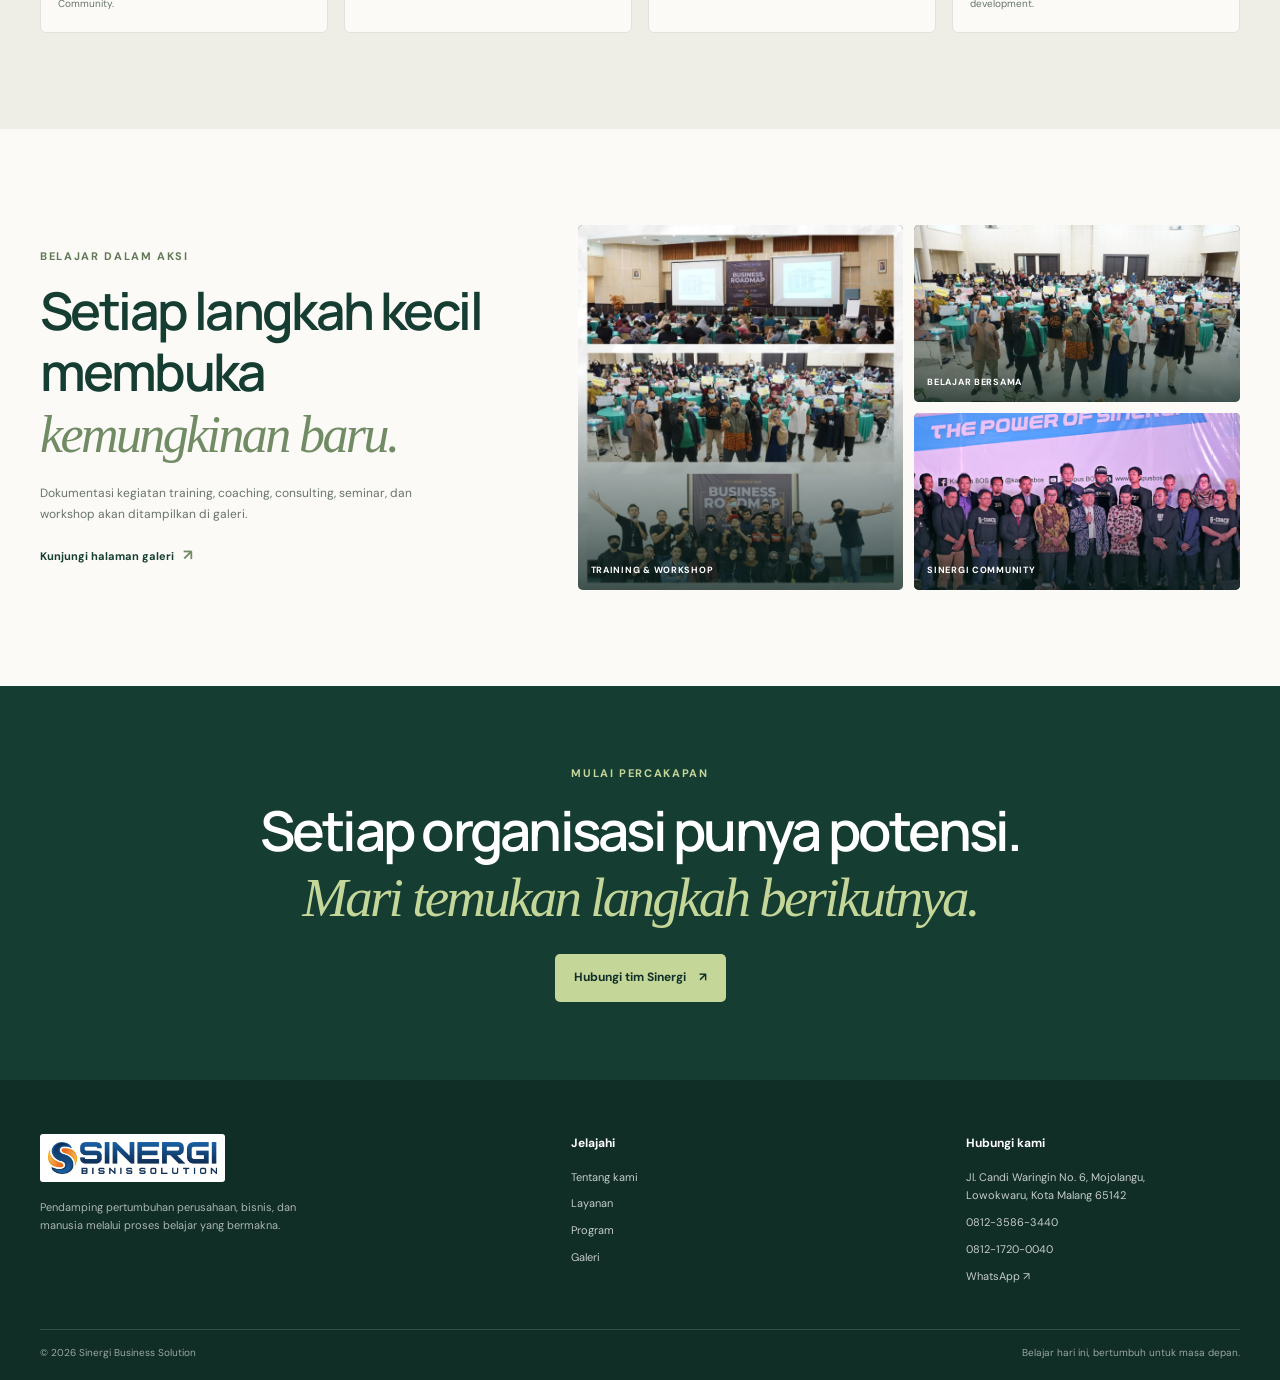
==== commit 82d630f8: "update" ====
--- a/index.html
+++ b/index.html
@@ -24,7 +24,7 @@
             <span></span><span></span><span></span>
         </button>
         <nav class="navigation" id="navigation" aria-label="Navigasi utama">
-            <a href="index.html" class="active">Beranda</a>
+            <a href="index.html" class="active" aria-current="page">Beranda</a>
             <a href="about.html">Tentang</a>
             <a href="services.html">Layanan</a>
             <a href="programs.html">Program</a>
@@ -76,17 +76,22 @@
                 <p class="eyebrow">Our Clients</p>
                 <h2 id="clients-title">Dipercaya oleh berbagai organisasi.</h2>
             </div>
-            <div class="client-carousel" role="region" aria-label="Logo klien Sinergi" aria-roledescription="carousel">
+            <div class="client-carousel" role="region" aria-label="Foto dokumentasi kegiatan bersama klien" aria-roledescription="carousel">
                 <div class="client-track">
+                    <ul class="client-list">
+                        <li><img class="client-logo" src="images/IH-1.jpg" alt="Narasumber memberikan materi sosialisasi pajak bagi UMKM"></li>
+                        <li><img class="client-logo" src="images/IH-2.jpg" alt="Peserta mengikuti seminar sosialisasi pajak bagi UMKM"></li>
+                        <li><img class="client-logo" src="images/IHB-1.jpg" alt="Peserta mengikuti kegiatan bisnis dan kewirausahaan"></li>
+                        <li><img class="client-logo" src="images/IH-B-PLN.jpg" alt="Foto bersama peserta kegiatan bersama PLN"></li>
+                    </ul>
                     <ul class="client-list" aria-hidden="true">
                         <li><img class="client-logo" src="images/IH-1.jpg" alt=""></li>
                         <li><img class="client-logo" src="images/IH-2.jpg" alt=""></li>
                         <li><img class="client-logo" src="images/IHB-1.jpg" alt=""></li>
-                        <li><img class="client-logo" src="images/IHB-1.jpg" alt=""></li>
                         <li><img class="client-logo" src="images/IH-B-PLN.jpg" alt=""></li>
                     </ul>
                 </div>
-                
+                <button class="client-carousel-toggle" type="button" aria-pressed="false">Jeda carousel</button>
             </div>
         </div>
     </section>
--- a/css/style.css
+++ b/css/style.css
@@ -5,726 +5,2613 @@
     --forest-deep: #102f28;
     --green: #78966b;
     --lime: #c5d699;
-    --cream: #f4f3ec;
+    --cream: #f1f1e9;
     --paper: #fbfaf6;
+    --white: #fff;
     --ink: #202a25;
-    --muted: #707970;
-    --line: #e5e5dc;
-    --white: #fff;
+    --muted: #68736b;
+    --line: #e1e4da;
     --display: "Manrope", Arial, sans-serif;
     --body: "DM Sans", Arial, sans-serif;
-}
-
-* { box-sizing: border-box; margin: 0; padding: 0; }
-html { 
-    scroll-behavior: smooth; 
-    scroll-padding-top: 100px; 
-}
-body { color: var(--ink); 
-    background: var(--paper); 
-    font-family: var(--body); 
-    line-height: 1.65; 
-    -webkit-font-smoothing: antialiased; 
-}
-img { 
-    display: block; 
-    max-width: 100%; 
-}
-a { 
-    color: inherit; 
-    text-decoration: none; 
-}
-button, input, textarea { 
-    font: inherit; 
-}
-:focus-visible { 
-    outline: 2px solid #78966b; 
-    outline-offset: 3px; 
-}
-.container { 
-    width: min(1200px, calc(100% - 64px)); 
-    margin-inline: auto; 
-}
-.section { 
-    padding: 112px 0; 
-}
-.eyebrow { 
-    display: flex; 
-    align-items: center; 
-    gap: 10px; color: #687d5b; 
-    font-size: 11px; 
-    font-weight: 700; 
-    letter-spacing: .16em; 
-    text-transform: uppercase; 
-    margin-bottom: 20px; 
-}
-.eyebrow > span { 
-    width: 19px; 
-    height: 1px; 
-    background: currentColor; 
-}
-.eyebrow-light { 
-    color: var(--lime); 
-}
-
-.site-header { 
-    position: sticky; 
-    z-index: 50; 
-    top: 0; 
-    background: rgba(251,250,246,.97); 
-    backdrop-filter: blur(14px); 
-}
-.topbar { 
-    color: rgba(255,255,255,.76); 
-    background: var(--forest-deep); 
-    font-size: 11px; 
-    letter-spacing: .035em; }
-.topbar-inner { 
-    min-height: 34px; 
-    display: flex; 
-    align-items: center; 
-    justify-content: space-between; 
-    gap: 20px; 
-}
-.topbar a { 
-    color: var(--lime); 
-    font-weight: 700; 
-}
-.topbar a span { 
-    padding-left: 4px; 
-}
-.nav-container { 
-    min-height: 82px; 
-    display: flex; 
-    align-items: center; 
-    justify-content: space-between; 
-    gap: 34px; 
-}
-.brand { 
-    display: inline-flex; 
-    align-items: center; 
-    flex: 0 0 auto; 
-}
-.brand-logo { 
-    width: 212px; 
-    height: auto; 
-}
-.navigation { 
-    display: flex; 
-    align-items: center; 
-    gap: clamp(16px, 2.2vw, 29px); 
-}
-.navigation a { 
-    color: #46534a; 
-    font-size: 12px; 
-    font-weight: 600; 
-    transition: color .2s ease; 
-    white-space: nowrap; 
-}
-.navigation a:hover, .navigation a.active { 
-    color: #668159; 
-}
-.navigation .nav-contact { 
-    padding: 11px 16px; 
-    border: 1px solid #bfcbb4; 
-    border-radius: 2px; 
-    color: var(--forest); 
-}
-.navigation .nav-contact:hover { 
-    background: var(--forest); 
-    border-color: var(--forest); 
-    color: var(--white); 
-}
-.menu-toggle { 
-    display: none; 
-    width: 42px; 
-    height: 42px; 
-    flex-direction: column; 
-    align-items: center; 
-    justify-content: center; 
-    gap: 5px; border: 1px solid var(--line); 
-    border-radius: 2px; 
-    background: transparent; 
-    cursor: pointer; 
-}
-.menu-toggle span { 
-    display: block; 
-    width: 17px; 
-    height: 1px; 
-    background: var(--forest); 
-    transition: transform .2s, opacity .2s; 
-}
-.menu-toggle.is-open span:first-child { 
-    transform: translateY(6px) rotate(45deg); 
-}
-.menu-toggle.is-open span:nth-child(2) { 
-    opacity: 0; 
-}
-.menu-toggle.is-open span:last-child { 
-    transform: translateY(-6px) rotate(-45deg); 
-}
-
-.hero { position: relative; 
-    isolation: isolate; 
-    overflow: hidden; 
-    color: var(--white); 
-    background: var(--forest); 
-}
-.hero::before { 
-    position: absolute; 
-    z-index: -1; 
-    inset: 0; 
-    background: linear-gradient(110deg, transparent 52%, rgba(8,31,26,.34)); 
-    content: ""; 
-    pointer-events: none; 
-}
-.hero-layout { 
-    min-height: 565px; 
-    display: grid; 
-    grid-template-columns: 1.05fr .95fr; 
-    align-items: center; 
-    gap: 5%; 
-    padding-top: 58px; 
-    padding-bottom: 48px; 
-}
-.hero-copy { 
-    max-width: 630px; 
-    padding: 22px 0 25px; 
-}
-.hero h1, .section-heading h2, .intro-content h2, .approach-copy h2, .community-layout h2, .gallery-title h2, .cta-inner h2 { 
-    font-family: var(--display); 
-    font-weight: 500; 
-    letter-spacing: -.055em; 
-}
-.hero h1 { 
-    font-size: clamp(48px, 6.2vw, 78px); 
-    line-height: 1.07; 
-}
-.hero h1 em, .section-heading h2 em, .intro-content h2 em, .approach-copy h2 em, .community-layout h2 em, .gallery-title h2 em, .cta-inner h2 em { 
-    color: var(--lime); 
-    font-family: Georgia, serif; 
-    font-weight: 400; 
-}
-.hero-description { 
-    max-width: 480px; 
-    color: rgba(255,255,255,.74); 
-    margin-top: 23px; 
-    font-size: 16px; 
-}
-.hero-actions { 
-    display: flex; 
-    flex-wrap: wrap; 
-    gap: 13px; 
-    margin-top: 30px; 
-}
-.button { 
-    min-height: 48px; 
-    display: inline-flex; 
-    align-items: center; 
-    justify-content: center; 
-    gap: 17px; 
-    padding: 11px 19px; 
-    border: 1px solid transparent; 
-    border-radius: 2px; 
-    font-size: 12px; 
-    font-weight: 700; 
-    transition: background .2s, color .2s, transform .2s; 
-}
-.button:hover { 
-    transform: translateY(-2px); 
-}
-.button-light { 
-    background: var(--lime); 
-    color: var(--forest-deep); 
-}
-.button-light:hover { 
-    background: #d5e4b1; 
-}
-.button-quiet { 
-    border-color: rgba(255,255,255,.26); 
-    color: var(--white); 
-}
-.button-quiet:hover { 
-    border-color: var(--lime); 
-    color: var(--lime); 
-}
-.hero-proof { 
-    margin-top: 52px; 
-}
-.hero-proof p { 
-    color: rgba(255,255,255,.62); 
-    font-size: 11px; 
-    line-height: 1.55; 
-}
-.hero-proof strong { 
-    color: rgba(255,255,255,.92); 
-    font-weight: 600; 
-}
-.hero-photo { 
-    position: relative; 
-    min-height: 425px; 
-    overflow: hidden; 
-    background: #244b3c; 
-}
-.hero-photo::after { 
-    position: absolute; 
-    inset: 35% 0 0; 
-    background: linear-gradient(0deg, rgba(8,31,26,.72), transparent); 
-    content: ""; 
-}
-.hero-photo img { 
-    width: 100%; 
-    height: 425px; 
-    object-fit: cover; 
-}
-.hero-photo figcaption { 
-    position: absolute; 
-    z-index: 1; 
-    right: 23px; 
-    bottom: 20px; 
-    left: 23px; 
-    color: white; 
-    font-size: 10px; 
-    letter-spacing: .12em; 
-    text-transform: uppercase; 
-}
-.hero-bottom { 
-    display: flex; 
-    justify-content: space-between; 
-    padding-bottom: 21px; 
-    color: rgba(255,255,255,.46); 
-    font-size: 9px; 
-    letter-spacing: .15em; 
-    text-transform: uppercase; 
-}
-.hero-scroll { 
-    color: var(--lime); 
-}
-
-.trust-band { 
-    background: #ebece3; 
-}
-.trust-grid { 
-    min-height: 142px; 
-    display: grid; 
-    grid-template-columns: 1.1fr 1fr .8fr 1.1fr; 
-    align-items: center; 
-}
-.trust-grid > div { 
-    min-height: 70px; 
-    padding: 8px 28px; 
-    border-right: 1px solid #d5d9cc; 
-}
-.trust-grid > div:first-child { 
-    padding-left: 0; 
-}
-.trust-grid > div:last-child { 
-    border: 0; 
-    padding-right: 0; 
-}
-.trust-grid strong { 
-    display: block; 
-    color: var(--forest); 
-    font-family: var(--display); 
-    font-size: 27px; 
-    font-weight: 600; 
-    letter-spacing: -.04em; 
-    line-height: 1.2; 
-}
-.trust-grid strong span { 
-    color: #78966b; 
-}
-.trust-grid p { 
-    max-width: 200px; 
-    margin-top: 7px; 
-    color: #687269; 
-    font-size: 10px; 
-    line-height: 1.55; 
-}
-.trust-note p { 
-    max-width: 175px; 
-    margin: 0; 
-    font-size: 11px; 
-}
-
-.clients-section { 
-    padding: 56px 0; 
-    border-bottom: 1px solid var(--line); 
-    background: var(--paper); 
-}
-.clients-layout { 
-    display: grid; 
-    grid-template-columns: .8fr 1.2fr; 
-    align-items: center; 
-    gap: 8%; 
-}
-.clients-intro .eyebrow { 
-    margin-bottom: 10px; 
-}
-.clients-intro h2 { 
-    max-width: 270px; 
-    color: var(--forest); 
-    font-family: var(--display); 
-    font-size: 22px; 
-    font-weight: 600; 
-    letter-spacing: -.04em; 
-    line-height: 1.25; 
-}
-.client-carousel { 
-    min-width: 0; 
-    overflow: hidden; 
-}
-.client-track { 
-    display: flex; 
-    width: max-content; 
-    animation: client-scroll 42s linear infinite; 
-}
-.client-carousel.is-paused .client-track { 
-    animation-play-state: paused; 
-}
-.client-list { 
-    display: flex; 
-    flex: 0 0 auto; 
-    align-items: center; 
-    gap: 25px; 
-    margin: 0 25px 0 0; 
-    padding: 0; 
-    list-style: none; 
-}
-.client-list li { 
-    width: 135px; 
-    height: 82px; 
-    display: flex; 
-    flex: 0 0 135px; 
-    align-items: center; 
-    justify-content: center; 
-    overflow: hidden; 
-}
-.client-list .client-logo { 
-    width: 100%; 
-    height: 100%; 
-    object-fit: cover; 
-    object-position: top; 
-}
-.client-carousel-toggle { 
-    display: block; 
-    margin: 12px 0 0 auto; 
-    padding: 5px 9px; 
-    border: 1px solid #cbd3c5; 
-    border-radius: 2px; 
-    background: transparent; 
-    color: var(--forest); 
-    cursor: pointer; 
-    font-size: 9px; 
-}
-.client-carousel-toggle:hover { 
-    background: #eeeee6; 
-}
-@keyframes client-scroll { 
-    to { 
-        transform: translateX(-50%); 
-    } 
-}
-.client-name { 
-    font-family: var(--display); 
-    font-weight: 700; line-height: 1.15; 
-}
-.client-pln { 
-    color: var(--forest); 
-    font-size: 25px; 
-    letter-spacing: -.07em; 
-}
-.client-pajak { 
-    font-size: 13px; 
-}
-.client-bekraf { 
-    color: var(--forest); 
-    font-size: 20px; 
-    letter-spacing: .04em; 
-}
-.client-detail { 
-    color: var(--muted); 
-    font-size: 8px; 
-    letter-spacing: .14em; 
-    text-transform: uppercase; 
-}
-
-.intro-section { background: var(--paper); }
-.intro-grid { display: grid; grid-template-columns: .55fr 1.45fr; gap: 8%; }
-.intro-kicker { display: flex; flex-direction: column; align-items: flex-start; justify-content: space-between; }
-.intro-kicker .eyebrow { margin-top: 8px; }
-.intro-index { display: flex; align-items: center; gap: 10px; color: #818980; font-size: 9px; letter-spacing: .15em; }
-.intro-index i { display: inline-block; width: 35px; height: 1px; background: #a6b39a; }
-.intro-content h2 { max-width: 800px; color: var(--forest); font-size: clamp(36px, 4.5vw, 59px); line-height: 1.15; }
-.intro-content h2 em { color: #718c65; }
-.intro-bottom { display: flex; align-items: flex-end; justify-content: space-between; gap: 35px; margin-top: 30px; }
-.intro-bottom p { max-width: 515px; color: var(--muted); font-size: 13px; }
-.text-link { display: inline-flex; align-items: center; gap: 11px; color: var(--forest); font-size: 11px; font-weight: 700; white-space: nowrap; }
-.text-link span { color: #78966b; font-size: 15px; transition: transform .2s; }
-.text-link:hover span { transform: translate(3px,-2px); }
-
-.services-section { background: #eeeee6; }
-.section-heading-row { display: flex; align-items: flex-end; justify-content: space-between; gap: 40px; margin-bottom: 43px; }
-.section-heading { max-width: 770px; }
-.section-heading h2 { color: var(--forest); font-size: clamp(38px, 5vw, 60px); line-height: 1.13; }
-.section-heading h2 em { color: #718c65; }
-.section-heading-row > p { max-width: 360px; padding-bottom: 6px; color: var(--muted); font-size: 12px; }
-.service-grid { display: grid; grid-template-columns: repeat(4, 1fr); border-top: 1px solid #d9ddd2; border-bottom: 1px solid #d9ddd2; }
-.service-card { min-height: 325px; padding: 24px 23px 26px; border-right: 1px solid #d9ddd2; transition: background .2s; }
-.service-card:first-child { border-left: 1px solid #d9ddd2; }
-.service-card:hover, .service-card-featured { background: #f8f8f2; }
-.card-top { display: flex; align-items: center; justify-content: space-between; }
-.service-number { color: #849080; font-size: 9px; letter-spacing: .1em; }
-.card-arrow { color: #91a182; font-size: 17px; }
-.service-card h3 { margin-top: 31px; color: var(--forest); font-family: var(--display); font-size: 20px; font-weight: 600; letter-spacing: -.03em; }
-.service-card p { min-height: 83px; margin: 10px 0 21px; color: var(--muted); font-size: 11px; line-height: 1.75; }
-.service-card .text-link { font-size: 10px; }
-.section-footnote { display: flex; align-items: center; gap: 20px; margin-top: 20px; color: #858c82; font-size: 9px; }
-.section-footnote > span:first-child { color: #647b59; letter-spacing: .1em; }
-.section-footnote > span:nth-child(2) { flex: 1; }
-.section-footnote a { color: var(--forest); font-size: 10px; font-weight: 700; }
-.section-footnote a span { color: #78966b; }
-
-.approach-section { padding: 95px 0; color: var(--white); background: var(--forest); }
-.approach-layout { display: grid; grid-template-columns: .9fr 1.1fr; gap: 12%; align-items: center; }
-.approach-copy h2 { color: var(--white); font-size: clamp(37px, 4.4vw, 56px); line-height: 1.16; }
-.approach-copy h2 em { color: var(--lime); }
-.approach-copy > p:not(.eyebrow) { max-width: 420px; margin-top: 20px; color: rgba(255,255,255,.65); font-size: 12px; }
-.text-link-light { margin-top: 25px; color: var(--white); }
-.text-link-light span { color: var(--lime); }
-.approach-steps { border-top: 1px solid rgba(255,255,255,.22); }
-.approach-step { display: grid; grid-template-columns: 39px 1fr; align-items: start; gap: 15px; padding: 23px 0; border-bottom: 1px solid rgba(255,255,255,.22); }
-.approach-step > span:first-child { color: var(--lime); font-size: 10px; letter-spacing: .1em; }
-.approach-step h3 { color: var(--white); font-family: var(--display); font-size: 16px; font-weight: 600; }
-.approach-step p { margin-top: 4px; color: rgba(255,255,255,.58); font-size: 10px; }
-
-.programs-section { background: var(--paper); }
-.program-grid { display: grid; grid-template-columns: 1.15fr 1fr 1fr; gap: 14px; }
-.program-card { display: flex; flex-direction: column; min-width: 0; border: 1px solid var(--line); background: #f4f3eb; transition: transform .25s, box-shadow .25s; }
-.program-card:hover { transform: translateY(-4px); box-shadow: 0 16px 35px rgba(25,58,42,.1); }
-.program-tag { padding: 19px 20px 0; color: #75816f; font-size: 9px; font-weight: 700; letter-spacing: .13em; }
-.program-photo { height: 215px; margin: 14px 14px 0; overflow: hidden; background: #e8eadf; }
-.program-photo img { width: 100%; height: 100%; object-fit: cover; }
-.program-info { display: flex; align-items: center; justify-content: space-between; gap: 10px; padding: 18px 20px 20px; }
-.program-info > div > span { color: #858b80; font-size: 8px; letter-spacing: .12em; }
-.program-info h3 { margin-top: 4px; color: var(--forest); font-family: var(--display); font-size: 15px; font-weight: 600; }
-.round-arrow { display: grid; width: 31px; height: 31px; flex: 0 0 auto; place-items: center; border: 1px solid #cdd4c5; border-radius: 50%; color: var(--forest); transition: background .2s,color .2s; }
-.program-card:hover .round-arrow { background: var(--forest); color: white; }
-.program-more { display: flex; align-items: center; justify-content: space-between; gap: 25px; margin-top: 23px; }
-.program-more p { max-width: 550px; color: var(--muted); font-size: 11px; }
-
-.community-section { padding: 72px 0; overflow: hidden; background: #e8eadf; }
-.community-layout { position: relative; display: grid; grid-template-columns: 1fr 1fr; align-items: center; gap: 12%; }
-.community-layout h2 { color: var(--forest); font-size: clamp(39px, 4.7vw, 58px); line-height: 1.1; }
-.community-layout h2 em { color: #718c65; }
-.community-detail { max-width: 440px; }
-.community-detail p { color: #69746b; font-size: 12px; }
-.button-dark { margin-top: 23px; background: var(--forest); color: white; }
-.button-dark:hover { background: #265746; }
-
-.team-section { background: #eeeee6; }
-.team-grid { display: grid; grid-template-columns: repeat(4, minmax(0, 1fr)); gap: 16px; }
-.team-card { min-width: 0; background: var(--paper); }
-.team-card > img { width: 100%; height: 270px; object-fit: cover; object-position: center top; background: #111; }
-.team-info { padding: 19px 18px 22px; }
-.team-role { color: #718c65; font-size: 9px; font-weight: 700; letter-spacing: .14em; text-transform: uppercase; }
-.team-info h3 { margin-top: 5px; color: var(--forest); font-family: var(--display); font-size: 17px; font-weight: 600; letter-spacing: -.03em; line-height: 1.3; }
-.team-info > p:last-child { margin-top: 9px; color: var(--muted); font-size: 10px; line-height: 1.65; }
-
-.gallery-section { background: var(--paper); }
-.gallery-layout { display: grid; grid-template-columns: .8fr 1.2fr; align-items: center; gap: 9%; }
-.gallery-title h2 { color: var(--forest); font-size: clamp(34px, 4.2vw, 53px); line-height: 1.18; }
-.gallery-title h2 em { color: #718c65; }
-.gallery-title > p:not(.eyebrow) { max-width: 380px; margin: 18px 0; color: var(--muted); font-size: 11px; }
-.gallery-composition { display: grid; min-height: 370px; grid-template-columns: 1fr 1fr; grid-template-rows: 1fr 1fr; gap: 11px; }
-.gallery-tile { position: relative; min-height: 0; overflow: hidden; background: #244b3c; }
-.gallery-tile::after { position: absolute; inset: 40% 0 0; background: linear-gradient(0deg, rgba(8,31,26,.76), transparent); content: ""; }
-.gallery-tile img { width: 100%; height: 100%; position: absolute; inset: 0; object-fit: cover; }
-.gallery-tile figcaption { position: absolute; z-index: 1; right: 13px; bottom: 13px; left: 13px; color: white; font-size: 9px; font-weight: 600; letter-spacing: .1em; text-transform: uppercase; }
-.tile-one { grid-row: span 2; }
-
-.cta-section { padding: 83px 0; color: var(--white); background: var(--forest); }
-.cta-inner { text-align: center; }
-.cta-inner .eyebrow { justify-content: center; }
-.cta-inner h2 { margin: 0 auto 25px; font-size: clamp(34px, 4.8vw, 57px); line-height: 1.16; }
-.cta-inner h2 em { color: var(--lime); }
-
-.site-footer { color: rgba(255,255,255,.72); background: #102d26; }
-.footer-main { display: grid; grid-template-columns: 1.5fr 1fr 1fr; gap: 12%; padding-top: 58px; padding-bottom: 48px; }
-.footer-logo { width: 190px; padding: 9px; background: white; }
-.footer-brand p { max-width: 280px; margin-top: 18px; color: rgba(255,255,255,.54); font-size: 11px; }
-.footer-main h3 { margin-bottom: 16px; color: var(--white); font-size: 11px; font-weight: 600; }
-.footer-links { display: grid; gap: 8px; font-size: 10px; }
-.footer-links a:hover { color: var(--lime); }
-.footer-bottom { display: flex; justify-content: space-between; gap: 20px; padding-top: 16px; padding-bottom: 19px; border-top: 1px solid rgba(255,255,255,.13); color: rgba(255,255,255,.45); font-size: 9px; }
-
-.page-hero { padding: 68px 0 60px; color: white; background: var(--forest); }
-.page-hero .eyebrow { color: var(--lime); }
-.page-hero h1 { color: white; font-family: var(--display); font-size: clamp(40px,6vw,70px); font-weight: 500; letter-spacing: -.055em; line-height: 1.08; }
-.page-hero p:not(.eyebrow) { max-width: 670px; margin-top: 17px; color: rgba(255,255,255,.7); font-size: 14px; }
-.page-content { padding: 76px 0 95px; }
-.about-grid, .contact-grid, .highlight-grid { display: grid; grid-template-columns: 1fr 1fr; align-items: center; gap: 8%; }
-.about-image { min-height: 350px; display: grid; place-items: center; overflow: hidden; background: linear-gradient(145deg,#627d61,#315648); }
-.about-image img { width: 100%; min-height: 350px; object-fit: cover; }
-.about-image > .gallery-tile { width: 100%; height: 100%; min-height: 350px; padding: 32px; }
-.about-content h2, .contact-details h2, .contact-form h2, .page-heading h2 { margin-bottom: 16px; color: var(--forest); font-family: var(--display); font-size: clamp(29px,4vw,43px); font-weight: 600; letter-spacing: -.04em; line-height: 1.2; }
-.about-content p, .contact-details > p, .page-heading > p { margin-bottom: 14px; color: var(--muted); font-size: 13px; }
-.page-heading { max-width: 730px; margin: 0 auto 36px; text-align: center; }
-.service-grid-secondary { display: grid; grid-template-columns: repeat(2,1fr); gap: 14px; }
-.service-card-secondary { min-height: 200px; padding: 25px; border: 1px solid var(--line); background: white; }
-.service-card-secondary h3 { margin-bottom: 9px; color: var(--forest); font-family: var(--display); font-size: 20px; }
-.service-card-secondary p, .service-card-secondary li { color: var(--muted); font-size: 12px; }
-.service-card-secondary ul { margin: 13px 0 0 18px; }
-.program-list { display: grid; gap: 12px; }
-.program-detail { display: grid; grid-template-columns: 70px 1fr; gap: 20px; padding: 23px; border: 1px solid var(--line); background: white; }
-.program-detail > span { color: #718c65; font-family: var(--display); font-size: 20px; }
-.program-detail h2 { color: var(--forest); font-family: var(--display); font-size: 20px; }
-.program-detail p { margin-top: 5px; color: var(--muted); font-size: 12px; }
-.gallery-grid { display: grid; grid-template-columns: repeat(3, minmax(0, 1fr)); grid-auto-rows: clamp(180px, 20vw, 250px); grid-auto-flow: dense; gap: 14px; }
-.gallery-item { position: relative; min-width: 0; min-height: 0; overflow: hidden; background: #244b3c; }
-.gallery-item::after { position: absolute; inset: 45% 0 0; background: linear-gradient(0deg, rgba(8,31,26,.74), transparent); content: ""; }
-.gallery-item img { width: 100%; height: 100%; object-fit: cover; transition: transform .35s ease; }
-.gallery-item:hover img { transform: scale(1.035); }
-.gallery-item figcaption { position: absolute; z-index: 1; right: 20px; bottom: 17px; left: 20px; color: white; font-size: 11px; font-weight: 600; letter-spacing: .1em; text-transform: uppercase; }
-.gallery-item-featured { grid-column: span 2; grid-row: span 2; }
-.gallery-item:last-child { grid-column: span 2; }
-.contact-details, .contact-form { padding: 28px; border: 1px solid var(--line); background: white; }
-.contact-item { margin-top: 19px; }
-.contact-item strong { color: var(--forest); font-size: 12px; }
-.contact-item p, .contact-item a { display: block; color: var(--muted); font-size: 12px; }
-.contact-form label { display: block; margin: 13px 0 5px; color: var(--ink); font-size: 11px; font-weight: 700; }
-.contact-form input, .contact-form textarea { width: 100%; padding: 11px; border: 1px solid var(--line); border-radius: 2px; background: var(--paper); color: var(--ink); }
-.contact-form textarea { min-height: 120px; resize: vertical; }
-.form-note { margin-top: 11px; color: var(--muted); font-size: 10px; }
-.blog-empty { max-width: 700px; margin: auto; padding: 42px; border: 1px solid var(--line); background: white; text-align: center; }
-.blog-empty h2 { color: var(--forest); font-family: var(--display); font-size: 28px; }
-.blog-empty > p:not(.eyebrow) { margin-top: 10px; color: var(--muted); font-size: 12px; }
-
-@media (max-width: 1020px) {
-    .container { width: min(100% - 44px, 1200px); }
-    .nav-container { gap: 20px; }
-    .brand-logo { width: 180px; }
-    .navigation { gap: 14px; }
-    .navigation a { font-size: 11px; }
-    .navigation .nav-contact { padding: 9px 11px; }
-    .hero-layout { min-height: 515px; }
-    .hero-photo, .hero-photo img { min-height: 370px; height: 370px; }
-    .service-card { padding: 20px 15px; }
-    .footer-main { gap: 7%; }
-}
+    --content-width: 1200px;
+    --content-gutter: 64px;
+    --radius: 8px;
+}
+
+* {
+    box-sizing: border-box;
+    margin: 0;
+    padding: 0;
+}
+
+html {
+    scroll-behavior: smooth;
+    scroll-padding-top: 120px;
+}
+
+body {
+    margin: 0;
+    color: var(--ink);
+    background: var(--paper);
+    font-family: var(--body);
+    line-height: 1.65;
+    -webkit-font-smoothing: antialiased;
+}
+
+img {
+    display: block;
+    max-width: 100%;
+}
+
+a {
+    color: inherit;
+    text-decoration: none;
+}
+
+button,
+input,
+textarea {
+    font: inherit;
+}
+
+button,
+a,
+input,
+textarea {
+    -webkit-tap-highlight-color: transparent;
+}
+
+:focus-visible {
+    outline: 3px solid #8aa476;
+    outline-offset: 3px;
+}
+
+.container {
+    width: min(var(--content-width), calc(100% - var(--content-gutter)));
+    margin-inline: auto;
+}
+
+.section {
+    padding: 96px 0;
+}
+
+.eyebrow {
+    display: flex;
+    align-items: center;
+    gap: 10px;
+    margin: 0 0 16px;
+    color: #627957;
+    font-size: 11px;
+    font-weight: 700;
+    letter-spacing: .15em;
+    text-transform: uppercase;
+}
+
+.eyebrow > span {
+    width: 19px;
+    height: 1px;
+    background: currentColor;
+}
+
+.eyebrow-light {
+    color: var(--lime);
+}
+
+.site-header {
+    position: sticky;
+    z-index: 50;
+    top: 0;
+    background: rgba(251, 250, 246, .97);
+    backdrop-filter: blur(14px);
+}
+
+.topbar {
+    color: rgba(255, 255, 255, .78);
+    background: var(--forest-deep);
+    font-size: 11px;
+    letter-spacing: .025em;
+}
+
+.topbar-inner {
+    min-height: 34px;
+    display: flex;
+    align-items: center;
+    justify-content: space-between;
+    gap: 20px;
+}
+
+.topbar a {
+    flex: 0 0 auto;
+    color: var(--lime);
+    font-weight: 700;
+}
+
+.topbar a span {
+    padding-left: 4px;
+}
+
+.nav-container {
+    position: relative;
+    min-height: 82px;
+    display: flex;
+    align-items: center;
+    justify-content: space-between;
+    gap: 28px;
+}
+
+.brand {
+    display: inline-flex;
+    flex: 0 0 auto;
+    align-items: center;
+}
+
+.brand-logo {
+    width: 205px;
+    height: auto;
+    object-fit: contain;
+}
+
+.navigation {
+    display: flex;
+    align-items: center;
+    gap: clamp(12px, 1.8vw, 24px);
+}
+
+.navigation a {
+    position: relative;
+    color: #46534a;
+    font-size: 12px;
+    font-weight: 600;
+    white-space: nowrap;
+    transition: color .2s ease, background .2s ease;
+}
+
+.navigation a:hover,
+.navigation a.active {
+    color: #5b7950;
+}
+
+.navigation a:not(.nav-contact)::after {
+    position: absolute;
+    right: 0;
+    bottom: -7px;
+    left: 0;
+    height: 2px;
+    background: var(--green);
+    content: "";
+    transform: scaleX(0);
+    transform-origin: left;
+    transition: transform .2s ease;
+}
+
+.navigation a:not(.nav-contact):hover::after,
+.navigation a:not(.nav-contact).active::after {
+    transform: scaleX(1);
+}
+
+.navigation .nav-contact {
+    padding: 10px 15px;
+    border: 1px solid #bfcbb4;
+    border-radius: 4px;
+    color: var(--forest);
+}
+
+.navigation .nav-contact:hover,
+.navigation .nav-contact.active {
+    border-color: var(--forest);
+    background: var(--forest);
+    color: var(--white);
+}
+
+.menu-toggle {
+    display: none;
+    width: 44px;
+    height: 44px;
+    flex: 0 0 auto;
+    flex-direction: column;
+    align-items: center;
+    justify-content: center;
+    gap: 5px;
+    border: 1px solid var(--line);
+    border-radius: 5px;
+    background: transparent;
+    cursor: pointer;
+}
+
+.menu-toggle span {
+    display: block;
+    width: 18px;
+    height: 2px;
+    border-radius: 2px;
+    background: var(--forest);
+    transition: transform .2s ease, opacity .2s ease;
+}
+
+.menu-toggle.is-open span:first-child {
+    transform: translateY(7px) rotate(45deg);
+}
+
+.menu-toggle.is-open span:nth-child(2) {
+    opacity: 0;
+}
+
+.menu-toggle.is-open span:last-child {
+    transform: translateY(-7px) rotate(-45deg);
+}
+
+.hero {
+    position: relative;
+    isolation: isolate;
+    overflow: hidden;
+    color: var(--white);
+    background: var(--forest);
+}
+
+.hero::before {
+    position: absolute;
+    z-index: -1;
+    inset: 0;
+    background: linear-gradient(110deg, transparent 48%, rgba(8, 31, 26, .36));
+    content: "";
+    pointer-events: none;
+}
+
+.hero-layout {
+    min-height: 545px;
+    display: grid;
+    grid-template-columns: 1.05fr .95fr;
+    align-items: center;
+    gap: 5%;
+    padding-block: 48px;
+}
+
+.hero-copy {
+    max-width: 630px;
+}
+
+.hero h1,
+.section-heading h2,
+.intro-content h2,
+.approach-copy h2,
+.community-layout h2,
+.gallery-title h2,
+.cta-inner h2 {
+    font-family: var(--display);
+    font-weight: 600;
+    letter-spacing: -.05em;
+}
+
+.hero h1 {
+    font-size: clamp(46px, 6vw, 74px);
+    line-height: 1.08;
+}
+
+.hero h1 em,
+.section-heading h2 em,
+.intro-content h2 em,
+.approach-copy h2 em,
+.community-layout h2 em,
+.gallery-title h2 em,
+.cta-inner h2 em {
+    color: var(--lime);
+    font-family: Georgia, serif;
+    font-weight: 400;
+}
+
+.hero-description {
+    max-width: 480px;
+    margin-top: 22px;
+    color: rgba(255, 255, 255, .78);
+    font-size: 15px;
+}
+
+.hero-actions {
+    display: flex;
+    flex-wrap: wrap;
+    gap: 12px;
+    margin-top: 28px;
+}
+
+.button {
+    min-height: 48px;
+    display: inline-flex;
+    align-items: center;
+    justify-content: center;
+    gap: 13px;
+    padding: 11px 18px;
+    border: 1px solid transparent;
+    border-radius: 5px;
+    font-size: 12px;
+    font-weight: 700;
+    transition: background .2s ease, color .2s ease, transform .2s ease;
+}
+
+.button:hover {
+    transform: translateY(-2px);
+}
+
+.button-light {
+    background: var(--lime);
+    color: var(--forest-deep);
+}
+
+.button-light:hover {
+    background: #d5e4b1;
+}
+
+.button-quiet {
+    border-color: rgba(255, 255, 255, .34);
+    color: var(--white);
+}
+
+.button-quiet:hover {
+    border-color: var(--lime);
+    color: var(--lime);
+}
+
+.hero-proof {
+    margin-top: 38px;
+}
+
+.hero-proof p {
+    color: rgba(255, 255, 255, .68);
+    font-size: 11px;
+    line-height: 1.6;
+}
+
+.hero-proof strong {
+    color: rgba(255, 255, 255, .96);
+    font-weight: 700;
+}
+
+.hero-photo {
+    position: relative;
+    min-height: 405px;
+    overflow: hidden;
+    border-radius: var(--radius);
+    background: #244b3c;
+}
+
+.hero-photo::after {
+    position: absolute;
+    inset: 35% 0 0;
+    background: linear-gradient(0deg, rgba(8, 31, 26, .72), transparent);
+    content: "";
+}
+
+.hero-photo img {
+    width: 100%;
+    height: 405px;
+    object-fit: cover;
+}
+
+.hero-photo figcaption {
+    position: absolute;
+    z-index: 1;
+    right: 22px;
+    bottom: 19px;
+    left: 22px;
+    color: var(--white);
+    font-size: 10px;
+    letter-spacing: .1em;
+    text-transform: uppercase;
+}
+
+.hero-bottom {
+    display: flex;
+    justify-content: space-between;
+    gap: 16px;
+    padding-bottom: 19px;
+    color: rgba(255, 255, 255, .54);
+    font-size: 9px;
+    letter-spacing: .12em;
+    text-transform: uppercase;
+}
+
+.hero-scroll {
+    color: var(--lime);
+}
+
+.trust-band {
+    background: #ebece3;
+}
+
+.trust-grid {
+    min-height: 136px;
+    display: grid;
+    grid-template-columns: 1.1fr 1fr .8fr 1.1fr;
+    align-items: center;
+}
+
+.trust-grid > div {
+    min-height: 70px;
+    padding: 8px 24px;
+    border-right: 1px solid #d5d9cc;
+}
+
+.trust-grid > div:first-child {
+    padding-left: 0;
+}
+
+.trust-grid > div:last-child {
+    padding-right: 0;
+    border: 0;
+}
+
+.trust-grid strong {
+    display: block;
+    color: var(--forest);
+    font-family: var(--display);
+    font-size: 26px;
+    font-weight: 700;
+    letter-spacing: -.04em;
+    line-height: 1.2;
+}
+
+.trust-grid strong span {
+    color: var(--green);
+}
+
+.trust-grid p {
+    max-width: 205px;
+    margin-top: 7px;
+    color: var(--muted);
+    font-size: 10px;
+    line-height: 1.55;
+}
+
+.trust-note p {
+    max-width: 180px;
+    margin: 0;
+    font-size: 11px;
+}
+
+.clients-section {
+    overflow: hidden;
+    padding: 54px 0 48px;
+    border-bottom: 1px solid var(--line);
+    background: var(--paper);
+}
+
+.clients-layout {
+    display: flex;
+    flex-direction: column;
+    align-items: stretch;
+    gap: 27px;
+}
+
+.clients-intro {
+    width: 100%;
+    max-width: 720px;
+    margin-inline: auto;
+    text-align: center;
+}
+
+.clients-intro .eyebrow {
+    justify-content: center;
+    margin-bottom: 9px;
+}
+
+.clients-intro h2 {
+    color: var(--forest);
+    font-family: var(--display);
+    font-size: clamp(26px, 3.4vw, 36px);
+    font-weight: 600;
+    letter-spacing: -.04em;
+    line-height: 1.25;
+}
+
+.client-carousel {
+    min-width: 0;
+    overflow: hidden;
+    mask-image: linear-gradient(90deg, transparent, #000 4%, #000 96%, transparent);
+}
+
+.client-track {
+    display: flex;
+    width: max-content;
+    animation: client-scroll 38s linear infinite;
+}
+
+.client-carousel:hover .client-track,
+.client-carousel:focus-within .client-track,
+.client-carousel.is-paused .client-track {
+    animation-play-state: paused;
+}
+
+.client-list {
+    display: flex;
+    flex: 0 0 auto;
+    align-items: center;
+    gap: 20px;
+    margin: 0;
+    padding: 8px 20px 8px 0;
+    list-style: none;
+}
+
+.client-list li {
+    width: 188px;
+    height: 120px;
+    display: flex;
+    flex: 0 0 188px;
+    align-items: center;
+    justify-content: center;
+    overflow: hidden;
+    border: 1px solid var(--line);
+    border-radius: 6px;
+    background: var(--white);
+}
+
+.client-logo {
+    width: 100%;
+    height: 100%;
+    object-fit: cover;
+    transition: transform .25s ease;
+}
+
+.client-list li:hover .client-logo {
+    transform: scale(1.04);
+}
+
+.client-carousel-toggle {
+    display: block;
+    margin: 7px 0 0 auto;
+    padding: 7px 11px;
+    border: 1px solid #cbd3c5;
+    border-radius: 4px;
+    background: transparent;
+    color: var(--forest);
+    cursor: pointer;
+    font-size: 10px;
+    font-weight: 600;
+}
+
+.client-carousel-toggle:hover {
+    background: var(--cream);
+}
+
+@keyframes client-scroll {
+    to {
+        transform: translateX(-50%);
+    }
+}
+
+.intro-section {
+    background: var(--paper);
+}
+
+.intro-grid {
+    display: grid;
+    grid-template-columns: minmax(175px, .7fr) minmax(0, 2.3fr);
+    align-items: start;
+    gap: 52px;
+}
+
+.intro-kicker {
+    display: flex;
+    flex-direction: column;
+    align-items: flex-start;
+    justify-content: space-between;
+    padding-top: 8px;
+}
+
+.intro-kicker .eyebrow {
+    margin: 0;
+}
+
+.intro-index {
+    display: inline-flex;
+    align-items: center;
+    gap: 10px;
+    margin-top: 24px;
+    color: #737e74;
+    font-size: 9px;
+    letter-spacing: .12em;
+}
+
+.intro-index i {
+    width: 35px;
+    height: 1px;
+    background: #a6b39a;
+}
+
+.intro-content h2 {
+    max-width: 920px;
+    color: var(--forest);
+    font-size: clamp(36px, 4.6vw, 58px);
+    line-height: 1.17;
+}
+
+.intro-content h2 em,
+.section-heading h2 em,
+.community-layout h2 em,
+.gallery-title h2 em {
+    color: #718c65;
+}
+
+.intro-bottom {
+    display: grid;
+    grid-template-columns: minmax(0, 1fr) auto;
+    align-items: end;
+    gap: 28px;
+    margin-top: 24px;
+}
+
+.intro-bottom p {
+    max-width: 730px;
+    margin: 0;
+    color: var(--muted);
+    font-size: 13px;
+    line-height: 1.8;
+}
+
+.text-link {
+    display: inline-flex;
+    align-items: center;
+    gap: 9px;
+    color: var(--forest);
+    font-size: 11px;
+    font-weight: 700;
+}
+
+.text-link span {
+    color: #718c65;
+    font-size: 15px;
+    transition: transform .2s ease;
+}
+
+.text-link:hover span {
+    transform: translate(3px, -2px);
+}
+
+.section-heading {
+    max-width: 770px;
+    margin-bottom: 36px;
+}
+
+.section-heading h2 {
+    color: var(--forest);
+    font-size: clamp(34px, 4.5vw, 56px);
+    line-height: 1.14;
+}
+
+.section-heading > p:not(.eyebrow) {
+    max-width: 650px;
+    margin-top: 13px;
+    color: var(--muted);
+    font-size: 13px;
+    line-height: 1.75;
+}
+
+.section-heading-row {
+    display: flex;
+    align-items: flex-end;
+    justify-content: space-between;
+    gap: 38px;
+    margin-bottom: 36px;
+}
+
+.section-heading-row > p {
+    max-width: 360px;
+    padding-bottom: 5px;
+    color: var(--muted);
+    font-size: 12px;
+    line-height: 1.75;
+}
+
+.services-section {
+    background: #eeeee6;
+}
+
+.services-section .section-heading-row {
+    align-items: center;
+    flex-direction: column;
+    gap: 15px;
+    margin-bottom: 34px;
+    text-align: center;
+}
+
+.services-section .section-heading-row > div {
+    width: 100%;
+}
+
+.services-section .section-heading-row .eyebrow {
+    justify-content: center;
+    margin-bottom: 10px;
+}
+
+.services-section .section-heading-row h2 {
+    margin-inline: auto;
+}
+
+.services-section .section-heading-row > p {
+    max-width: 680px;
+    padding: 0;
+}
+
+.service-grid {
+    display: grid;
+    grid-template-columns: repeat(4, minmax(0, 1fr));
+    gap: 14px;
+}
+
+.service-card {
+    min-width: 0;
+    min-height: 290px;
+    display: flex;
+    flex-direction: column;
+    padding: 22px;
+    border: 1px solid #d9ddd2;
+    border-radius: 6px;
+    background: rgba(255, 255, 255, .55);
+    transition: background .2s ease, transform .2s ease, box-shadow .2s ease;
+}
+
+.service-card:hover,
+.service-card-featured {
+    background: var(--white);
+}
+
+.service-card:hover {
+    transform: translateY(-3px);
+    box-shadow: 0 10px 24px rgba(25, 58, 42, .07);
+}
+
+.card-top {
+    display: flex;
+    align-items: center;
+    justify-content: space-between;
+}
+
+.service-number {
+    color: #778575;
+    font-size: 9px;
+    letter-spacing: .1em;
+}
+
+.card-arrow {
+    color: #829477;
+    font-size: 16px;
+}
+
+.service-card h3 {
+    margin-top: 25px;
+    color: var(--forest);
+    font-family: var(--display);
+    font-size: 19px;
+    font-weight: 700;
+    letter-spacing: -.03em;
+}
+
+.service-card p {
+    flex: 1;
+    margin: 9px 0 18px;
+    color: var(--muted);
+    font-size: 11px;
+    line-height: 1.75;
+}
+
+.service-card .text-link {
+    font-size: 10px;
+}
+
+.section-footnote {
+    display: flex;
+    align-items: center;
+    gap: 18px;
+    margin-top: 22px;
+    color: #778077;
+    font-size: 10px;
+}
+
+.section-footnote > span:first-child {
+    color: #647b59;
+    letter-spacing: .1em;
+}
+
+.section-footnote > span:nth-child(2) {
+    flex: 1;
+}
+
+.section-footnote a {
+    color: var(--forest);
+    font-size: 10px;
+    font-weight: 700;
+}
+
+.approach-section {
+    padding: 88px 0;
+    color: var(--white);
+    background: var(--forest);
+}
+
+.approach-layout {
+    display: grid;
+    grid-template-columns: .9fr 1.1fr;
+    align-items: center;
+    gap: 10%;
+}
+
+.approach-copy h2 {
+    color: var(--white);
+    font-size: clamp(36px, 4.5vw, 54px);
+    line-height: 1.16;
+}
+
+.approach-copy > p:not(.eyebrow) {
+    max-width: 430px;
+    margin-top: 18px;
+    color: rgba(255, 255, 255, .72);
+    font-size: 12px;
+}
+
+.text-link-light {
+    margin-top: 22px;
+    color: var(--white);
+}
+
+.text-link-light span {
+    color: var(--lime);
+}
+
+.approach-steps {
+    border-top: 1px solid rgba(255, 255, 255, .22);
+}
+
+.approach-step {
+    display: grid;
+    grid-template-columns: 38px 1fr;
+    align-items: start;
+    gap: 14px;
+    padding: 21px 0;
+    border-bottom: 1px solid rgba(255, 255, 255, .22);
+}
+
+.approach-step > span:first-child {
+    color: var(--lime);
+    font-size: 10px;
+    letter-spacing: .1em;
+}
+
+.approach-step h3 {
+    color: var(--white);
+    font-family: var(--display);
+    font-size: 15px;
+    font-weight: 700;
+}
+
+.approach-step p {
+    margin-top: 4px;
+    color: rgba(255, 255, 255, .68);
+    font-size: 11px;
+}
+
+.programs-section {
+    background: var(--paper);
+}
+
+.program-grid {
+    display: grid;
+    grid-template-columns: 1.15fr 1fr 1fr;
+    gap: 16px;
+}
+
+.program-card {
+    min-width: 0;
+    display: flex;
+    flex-direction: column;
+    overflow: hidden;
+    border: 1px solid var(--line);
+    border-radius: var(--radius);
+    background: var(--white);
+    transition: transform .25s ease, box-shadow .25s ease;
+}
+
+.program-card:hover {
+    transform: translateY(-4px);
+    box-shadow: 0 14px 30px rgba(25, 58, 42, .1);
+}
+
+.program-tag {
+    padding: 17px 18px 0;
+    color: #687968;
+    font-size: 9px;
+    font-weight: 700;
+    letter-spacing: .12em;
+}
+
+.program-photo {
+    height: 210px;
+    margin: 13px 13px 0;
+    overflow: hidden;
+    border-radius: 5px;
+    background: #e8eadf;
+}
+
+.program-photo img {
+    width: 100%;
+    height: 100%;
+    object-fit: cover;
+}
+
+.program-info {
+    display: flex;
+    align-items: center;
+    justify-content: space-between;
+    gap: 10px;
+    padding: 16px 18px 19px;
+}
+
+.program-info > div > span {
+    color: #778077;
+    font-size: 8px;
+    letter-spacing: .1em;
+}
+
+.program-info h3 {
+    margin-top: 4px;
+    color: var(--forest);
+    font-family: var(--display);
+    font-size: 15px;
+    font-weight: 700;
+    line-height: 1.4;
+}
+
+.round-arrow {
+    width: 34px;
+    height: 34px;
+    display: grid;
+    flex: 0 0 auto;
+    place-items: center;
+    border: 1px solid #cdd4c5;
+    border-radius: 50%;
+    color: var(--forest);
+    transition: background .2s ease, color .2s ease;
+}
+
+.program-card:hover .round-arrow {
+    background: var(--forest);
+    color: var(--white);
+}
+
+.program-more {
+    display: flex;
+    align-items: center;
+    justify-content: space-between;
+    gap: 24px;
+    margin-top: 24px;
+    padding: 22px 24px;
+    border: 1px solid #dce1d5;
+    border-radius: var(--radius);
+    background: #eeeee6;
+}
+
+.program-more p {
+    max-width: 570px;
+    margin: 0;
+    color: var(--muted);
+    font-size: 12px;
+    line-height: 1.75;
+}
+
+.community-section {
+    padding: 72px 0;
+    background: #e8eadf;
+}
+
+.community-layout {
+    display: grid;
+    grid-template-columns: 1fr 1fr;
+    align-items: center;
+    gap: 10%;
+}
+
+.community-layout h2 {
+    color: var(--forest);
+    font-size: clamp(38px, 4.8vw, 58px);
+    line-height: 1.1;
+}
+
+.community-detail {
+    max-width: 480px;
+}
+
+.community-detail p {
+    color: #626e64;
+    font-size: 12px;
+    line-height: 1.8;
+}
+
+.button-dark {
+    margin-top: 21px;
+    background: var(--forest);
+    color: var(--white);
+}
+
+.button-dark:hover {
+    background: #265746;
+}
+
+.team-section {
+    background: #eeeee6;
+}
+
+.team-grid {
+    display: grid;
+    grid-template-columns: repeat(4, minmax(0, 1fr));
+    gap: 16px;
+}
+
+.team-card {
+    min-width: 0;
+    overflow: hidden;
+    border: 1px solid var(--line);
+    border-radius: 6px;
+    background: var(--paper);
+}
+
+.team-card > img {
+    width: 100%;
+    height: 270px;
+    object-fit: cover;
+    object-position: center top;
+    background: #e9eee8;
+}
+
+.team-info {
+    padding: 18px 17px 20px;
+}
+
+.team-role {
+    color: #627957;
+    font-size: 9px;
+    font-weight: 700;
+    letter-spacing: .13em;
+    text-transform: uppercase;
+}
+
+.team-info h3 {
+    margin-top: 5px;
+    color: var(--forest);
+    font-family: var(--display);
+    font-size: 16px;
+    font-weight: 700;
+    letter-spacing: -.025em;
+    line-height: 1.35;
+}
+
+.team-info > p:last-child {
+    margin-top: 8px;
+    color: var(--muted);
+    font-size: 10px;
+    line-height: 1.65;
+}
+
+.gallery-section {
+    background: var(--paper);
+}
+
+.gallery-layout {
+    display: grid;
+    grid-template-columns: .8fr 1.2fr;
+    align-items: center;
+    gap: 8%;
+}
+
+.gallery-title h2 {
+    color: var(--forest);
+    font-size: clamp(34px, 4.2vw, 52px);
+    line-height: 1.17;
+}
+
+.gallery-title > p:not(.eyebrow) {
+    max-width: 390px;
+    margin: 17px 0;
+    color: var(--muted);
+    font-size: 12px;
+    line-height: 1.75;
+}
+
+.gallery-composition {
+    min-height: 365px;
+    display: grid;
+    grid-template-columns: 1fr 1fr;
+    grid-template-rows: 1fr 1fr;
+    gap: 11px;
+}
+
+.gallery-tile {
+    position: relative;
+    min-height: 0;
+    overflow: hidden;
+    border-radius: 5px;
+    background: #244b3c;
+}
+
+.gallery-tile::after {
+    position: absolute;
+    inset: 40% 0 0;
+    background: linear-gradient(0deg, rgba(8, 31, 26, .76), transparent);
+    content: "";
+}
+
+.gallery-tile img {
+    position: absolute;
+    inset: 0;
+    width: 100%;
+    height: 100%;
+    object-fit: cover;
+}
+
+.gallery-tile figcaption {
+    position: absolute;
+    z-index: 1;
+    right: 13px;
+    bottom: 12px;
+    left: 13px;
+    color: var(--white);
+    font-size: 9px;
+    font-weight: 700;
+    letter-spacing: .08em;
+    text-transform: uppercase;
+}
+
+.tile-one {
+    grid-row: span 2;
+}
+
+.cta-section {
+    padding: 78px 0;
+    color: var(--white);
+    background: var(--forest);
+}
+
+.cta-inner {
+    text-align: center;
+}
+
+.cta-inner .eyebrow {
+    justify-content: center;
+}
+
+.cta-inner h2 {
+    margin: 0 auto 24px;
+    font-size: clamp(33px, 4.8vw, 55px);
+    line-height: 1.17;
+}
+
+.cta-inner h2 em {
+    color: var(--lime);
+}
+
+.site-footer {
+    color: rgba(255, 255, 255, .76);
+    background: #102d26;
+}
+
+.footer-main {
+    display: grid;
+    grid-template-columns: 1.5fr 1fr 1fr;
+    gap: 10%;
+    padding-top: 54px;
+    padding-bottom: 44px;
+}
+
+.footer-logo {
+    width: 185px;
+    padding: 8px;
+    border-radius: 3px;
+    background: var(--white);
+    object-fit: contain;
+}
+
+.footer-brand p {
+    max-width: 300px;
+    margin-top: 16px;
+    color: rgba(255, 255, 255, .65);
+    font-size: 11px;
+}
+
+.footer-main h3 {
+    margin-bottom: 14px;
+    color: var(--white);
+    font-size: 12px;
+    font-weight: 700;
+}
+
+.footer-links {
+    display: grid;
+    gap: 8px;
+    font-size: 11px;
+    line-height: 1.7;
+}
+
+.footer-links a:hover {
+    color: var(--lime);
+}
+
+.footer-bottom {
+    display: flex;
+    justify-content: space-between;
+    gap: 18px;
+    padding-top: 15px;
+    padding-bottom: 18px;
+    border-top: 1px solid rgba(255, 255, 255, .15);
+    color: rgba(255, 255, 255, .58);
+    font-size: 10px;
+}
+
+.page-hero {
+    padding: 68px 0 62px;
+    color: var(--white);
+    background: var(--forest);
+}
+
+.page-hero .eyebrow {
+    color: var(--lime);
+}
+
+.page-hero h1 {
+    color: var(--white);
+    font-family: var(--display);
+    font-size: clamp(40px, 6vw, 68px);
+    font-weight: 600;
+    letter-spacing: -.05em;
+    line-height: 1.1;
+}
+
+.page-hero p:not(.eyebrow) {
+    max-width: 670px;
+    margin-top: 16px;
+    color: rgba(255, 255, 255, .78);
+    font-size: 14px;
+    line-height: 1.75;
+}
+
+.page-content {
+    padding: 72px 0 88px;
+}
+
+.about-grid,
+.contact-grid,
+.highlight-grid {
+    display: grid;
+    grid-template-columns: minmax(0, 1fr) minmax(0, 1fr);
+    align-items: center;
+    gap: 7%;
+}
+
+.about-image {
+    min-height: 360px;
+    display: grid;
+    place-items: center;
+    overflow: hidden;
+    border-radius: var(--radius);
+    background: linear-gradient(145deg, #627d61, #315648);
+}
+
+.about-image img {
+    width: 100%;
+    height: 420px;
+    object-fit: cover;
+    object-position: center 25%;
+}
+
+.about-content h2,
+.contact-details h2,
+.contact-form h2,
+.page-heading h2 {
+    margin-bottom: 14px;
+    color: var(--forest);
+    font-family: var(--display);
+    font-size: clamp(28px, 3.6vw, 42px);
+    font-weight: 700;
+    letter-spacing: -.04em;
+    line-height: 1.2;
+}
+
+.about-content p,
+.contact-details > p,
+.page-heading > p {
+    margin-bottom: 14px;
+    color: var(--muted);
+    font-size: 13px;
+    line-height: 1.8;
+}
+
+.about-content .eyebrow,
+.contact-details .eyebrow,
+.page-heading .eyebrow {
+    margin-bottom: 10px;
+}
+
+.page-heading {
+    max-width: 740px;
+    margin: 0 auto 34px;
+    text-align: center;
+}
+
+.page-heading .eyebrow {
+    justify-content: center;
+}
+
+.page-heading h2 {
+    margin-bottom: 12px;
+}
+
+.service-grid-secondary {
+    display: grid;
+    grid-template-columns: repeat(2, minmax(0, 1fr));
+    gap: 16px;
+}
+
+.service-card-secondary {
+    min-width: 0;
+    display: flex;
+    flex-direction: column;
+    padding: 25px;
+    border: 1px solid var(--line);
+    border-radius: var(--radius);
+    background: var(--white);
+}
+
+.service-card-secondary h3 {
+    margin-bottom: 9px;
+    color: var(--forest);
+    font-family: var(--display);
+    font-size: 19px;
+    font-weight: 700;
+}
+
+.service-card-secondary h4 {
+    margin-top: 16px;
+    color: var(--forest);
+    font-size: 12px;
+}
+
+.service-card-secondary p,
+.service-card-secondary li {
+    color: var(--muted);
+    font-size: 12px;
+    line-height: 1.75;
+}
+
+.service-card-secondary ul {
+    margin: 10px 0 16px 18px;
+}
+
+.service-card-secondary .text-link {
+    margin-top: auto;
+    padding-top: 10px;
+}
+
+.program-list {
+    display: grid;
+    gap: 12px;
+}
+
+.program-detail {
+    display: grid;
+    grid-template-columns: 70px minmax(0, 1fr);
+    gap: 20px;
+    padding: 23px;
+    border: 1px solid var(--line);
+    border-radius: var(--radius);
+    background: var(--white);
+}
+
+.program-detail > span {
+    color: #718c65;
+    font-family: var(--display);
+    font-size: 20px;
+}
+
+.program-detail h2 {
+    color: var(--forest);
+    font-family: var(--display);
+    font-size: 20px;
+}
+
+.program-detail p {
+    margin-top: 5px;
+    color: var(--muted);
+    font-size: 12px;
+}
+
+.program-card-grid {
+    display: grid;
+    grid-template-columns: repeat(3, minmax(0, 1fr));
+    align-items: stretch;
+    gap: 20px;
+}
+
+.program-card-grid .program-card {
+    height: 100%;
+}
+
+.program-card-image {
+    display: block;
+    width: 100%;
+    aspect-ratio: 16 / 10;
+    overflow: hidden;
+    background: #e9eee8;
+}
+
+.program-card-image img {
+    width: 100%;
+    height: 100%;
+    object-fit: cover;
+}
+
+.program-card-content {
+    display: flex;
+    flex: 1;
+    flex-direction: column;
+    align-items: flex-start;
+    padding: 21px;
+}
+
+.program-card-number {
+    margin-bottom: 10px;
+    color: #647b68;
+    font-size: 10px;
+    font-weight: 700;
+    letter-spacing: .1em;
+}
+
+.program-card-content h2 {
+    margin: 0 0 10px;
+    color: var(--forest);
+    font-family: var(--display);
+    font-size: 19px;
+    font-weight: 700;
+    line-height: 1.35;
+}
+
+.program-card-content p {
+    flex: 1;
+    margin: 0 0 18px;
+    color: var(--muted);
+    font-size: 12px;
+    line-height: 1.75;
+}
+
+.program-card-content .text-link {
+    margin-top: auto;
+}
+
+.gallery-grid {
+    display: grid;
+    grid-template-columns: repeat(3, minmax(0, 1fr));
+    grid-auto-rows: clamp(180px, 20vw, 250px);
+    grid-auto-flow: dense;
+    gap: 14px;
+}
+
+.gallery-item {
+    position: relative;
+    min-width: 0;
+    min-height: 0;
+    overflow: hidden;
+    border-radius: 5px;
+    background: #244b3c;
+}
+
+.gallery-item::after {
+    position: absolute;
+    inset: 45% 0 0;
+    background: linear-gradient(0deg, rgba(8, 31, 26, .74), transparent);
+    content: "";
+}
+
+.gallery-item img {
+    width: 100%;
+    height: 100%;
+    object-fit: cover;
+    transition: transform .35s ease;
+}
+
+.gallery-item:hover img {
+    transform: scale(1.035);
+}
+
+.gallery-item figcaption {
+    position: absolute;
+    z-index: 1;
+    right: 18px;
+    bottom: 15px;
+    left: 18px;
+    color: var(--white);
+    font-size: 10px;
+    font-weight: 700;
+    letter-spacing: .08em;
+    text-transform: uppercase;
+}
+
+.gallery-item-featured {
+    grid-column: span 2;
+    grid-row: span 2;
+}
+
+.gallery-item:last-child {
+    grid-column: span 2;
+}
+
+.contact-details,
+.contact-form {
+    padding: 28px;
+    border: 1px solid var(--line);
+    border-radius: var(--radius);
+    background: var(--white);
+}
+
+.contact-item {
+    margin-top: 20px;
+}
+
+.contact-item strong {
+    color: var(--forest);
+    font-size: 12px;
+}
+
+.contact-item p,
+.contact-item a {
+    display: block;
+    color: var(--muted);
+    font-size: 12px;
+}
+
+.contact-item a:hover {
+    color: var(--forest);
+    text-decoration: underline;
+    text-underline-offset: 3px;
+}
+
+.contact-form label {
+    display: block;
+    margin: 13px 0 5px;
+    color: var(--ink);
+    font-size: 11px;
+    font-weight: 700;
+}
+
+.contact-form input,
+.contact-form textarea {
+    width: 100%;
+    min-height: 46px;
+    padding: 10px 12px;
+    border: 1px solid #d5dbd0;
+    border-radius: 4px;
+    background: var(--paper);
+    color: var(--ink);
+    font-size: 13px;
+    transition: border-color .2s ease, box-shadow .2s ease;
+}
+
+.contact-form input:focus,
+.contact-form textarea:focus {
+    border-color: #718c65;
+    box-shadow: 0 0 0 3px rgba(113, 140, 101, .13);
+    outline: 0;
+}
+
+.contact-form textarea {
+    min-height: 130px;
+    resize: vertical;
+}
+
+.contact-form .button {
+    cursor: pointer;
+}
+
+.form-note {
+    margin-top: 11px;
+    color: var(--muted);
+    font-size: 10px;
+    line-height: 1.6;
+}
+
+.blog-empty {
+    max-width: 720px;
+    margin-inline: auto;
+    padding: 38px;
+    border: 1px solid var(--line);
+    border-radius: var(--radius);
+    background: var(--white);
+    text-align: center;
+}
+
+.blog-empty .eyebrow {
+    justify-content: center;
+}
+
+.blog-empty h2 {
+    color: var(--forest);
+    font-family: var(--display);
+    font-size: clamp(25px, 3vw, 32px);
+    letter-spacing: -.035em;
+    line-height: 1.3;
+}
+
+.blog-empty > p:not(.eyebrow) {
+    max-width: 510px;
+    margin: 10px auto 0;
+    color: var(--muted);
+    font-size: 13px;
+}
+
+.blog-empty .button {
+    margin-top: 10px;
+}
+
+@media (max-width: 960px) {
+    :root {
+        --content-gutter: 48px;
+    }
+
+    .brand-logo {
+        width: 180px;
+    }
+
+    .menu-toggle {
+        display: flex;
+    }
+
+    .navigation {
+        position: absolute;
+        z-index: 2;
+        top: 100%;
+        right: 0;
+        left: 0;
+        display: none;
+        align-items: stretch;
+        gap: 0;
+        padding: 8px 22px 18px;
+        border-top: 1px solid var(--line);
+        background: var(--paper);
+        box-shadow: 0 14px 24px rgba(15, 40, 29, .1);
+    }
+
+    .navigation.active {
+        display: flex;
+        flex-direction: column;
+    }
+
+    .navigation a {
+        padding: 12px 4px;
+        border-bottom: 1px solid var(--line);
+        font-size: 13px;
+    }
+
+    .navigation a:not(.nav-contact)::after {
+        display: none;
+    }
+
+    .navigation .nav-contact {
+        margin-top: 10px;
+        text-align: center;
+    }
+
+    .hero-layout {
+        min-height: 500px;
+    }
+
+    .hero-photo,
+    .hero-photo img {
+        min-height: 360px;
+        height: 360px;
+    }
+
+    .trust-grid {
+        grid-template-columns: repeat(2, minmax(0, 1fr));
+        padding-block: 18px;
+    }
+
+    .trust-grid > div {
+        min-height: 82px;
+        padding: 10px 16px;
+        border-bottom: 1px solid #d5d9cc;
+    }
+
+    .trust-grid > div:nth-child(2) {
+        border-right: 0;
+    }
+
+    .trust-grid > div:nth-child(3),
+    .trust-grid > div:nth-child(4) {
+        border-bottom: 0;
+    }
+
+    .trust-grid > div:first-child {
+        padding-left: 0;
+    }
+
+    .trust-grid > div:last-child {
+        padding-right: 0;
+    }
+
+    .trust-grid strong {
+        font-size: 23px;
+    }
+
+    .intro-grid {
+        grid-template-columns: 1fr;
+        gap: 22px;
+    }
+
+    .intro-kicker {
+        flex-direction: row;
+        align-items: center;
+        justify-content: space-between;
+        gap: 18px;
+    }
+
+    .intro-index {
+        margin-top: 0;
+    }
+
+    .intro-bottom {
+        grid-template-columns: 1fr;
+        gap: 16px;
+    }
+
+    .intro-bottom .text-link {
+        justify-self: start;
+    }
+
+    .service-grid {
+        grid-template-columns: repeat(2, minmax(0, 1fr));
+    }
+
+    .approach-layout {
+        grid-template-columns: 1fr;
+        gap: 36px;
+    }
+
+    .program-card-grid {
+        grid-template-columns: repeat(2, minmax(0, 1fr));
+        gap: 18px;
+    }
+
+    .team-grid {
+        grid-template-columns: repeat(2, minmax(0, 1fr));
+    }
+
+    .about-grid,
+    .contact-grid,
+    .highlight-grid {
+        gap: 28px;
+    }
+}
+
 @media (max-width: 760px) {
-    .container { width: min(100% - 38px, 620px); }
-    .section { padding: 76px 0; }
-    .topbar-inner { min-height: 32px; font-size: 9px; }
-    .topbar-inner > span { max-width: 72%; }
-    .nav-container { min-height: 69px; }
-    .brand-logo { width: 164px; }
-    .menu-toggle { display: flex; }
-    .navigation { position: absolute; top: 100%; right: 0; left: 0; display: none; align-items: stretch; gap: 0; padding: 10px 20px 20px; border-top: 1px solid var(--line); background: var(--paper); box-shadow: 0 14px 24px rgba(15,40,29,.1); }
-    .navigation.active { display: flex; flex-direction: column; }
-    .navigation a { padding: 12px 4px; border-bottom: 1px solid var(--line); font-size: 13px; }
-    .navigation .nav-contact { margin-top: 10px; text-align: center; }
-    .hero-layout { min-height: 0; grid-template-columns: 1fr; gap: 28px; padding-top: 53px; padding-bottom: 30px; }
-    .hero-copy { padding: 0; }
-    .hero h1 { font-size: clamp(45px, 11vw, 66px); }
-    .hero-description { max-width: 450px; font-size: 14px; }
-    .hero-proof { margin-top: 28px; }
-    .hero-photo, .hero-photo img { min-height: 300px; height: 300px; }
-    .hero-bottom { padding-bottom: 14px; font-size: 8px; }
-    .trust-grid { grid-template-columns: 1fr 1fr; padding: 18px 0; }
-    .trust-grid > div { min-height: 82px; padding: 10px 14px; border-bottom: 1px solid #d5d9cc; }
-    .trust-grid > div:nth-child(2) { border-right: 0; }
-    .trust-grid > div:nth-child(3), .trust-grid > div:nth-child(4) { border-bottom: 0; }
-    .trust-grid > div:first-child { padding-left: 0; }
-    .trust-grid > div:last-child { padding-right: 0; }
-    .trust-grid strong { font-size: 23px; }
-    .trust-grid p { font-size: 9px; }
-    .clients-layout { grid-template-columns: 1fr; gap: 22px; }
-    .clients-intro h2 { max-width: 420px; }
-    .client-list { gap: 8px; }
-    .client-list li { padding: 0 8px; }
-    .client-pajak { font-size: 11px; }
-    .team-grid { grid-template-columns: repeat(2, minmax(0, 1fr)); }
-    .intro-grid { grid-template-columns: 1fr; gap: 26px; }
-    .intro-kicker { flex-direction: row; align-items: center; }
-    .intro-kicker .eyebrow { margin: 0; }
-    .intro-index { display: none; }
-    .intro-content h2 { font-size: clamp(34px, 9vw, 52px); }
-    .intro-bottom { align-items: flex-start; flex-direction: column; gap: 17px; }
-    .section-heading-row { align-items: flex-start; flex-direction: column; gap: 16px; margin-bottom: 29px; }
-    .section-heading h2 { font-size: clamp(37px, 9vw, 53px); }
-    .section-heading-row > p { max-width: 500px; }
-    .service-grid { grid-template-columns: 1fr 1fr; }
-    .service-card { min-height: 300px; padding: 18px; border-bottom: 1px solid #d9ddd2; }
-    .service-card h3 { margin-top: 25px; }
-    .service-card:nth-child(odd) { border-left: 1px solid #d9ddd2; }
-    .service-card:nth-child(even) { border-right: 1px solid #d9ddd2; }
-    .service-card p { min-height: 88px; }
-    .section-footnote { flex-wrap: wrap; gap: 10px; }
-    .section-footnote > span:nth-child(2) { flex-basis: 60%; }
-    .approach-section { padding: 74px 0; }
-    .approach-layout { grid-template-columns: 1fr; gap: 38px; }
-    .approach-copy h2 { font-size: clamp(37px, 9vw, 52px); }
-    .program-grid { grid-template-columns: 1fr 1fr; }
-    .program-card:first-child { grid-column: span 2; }
-    .program-photo { height: 190px; }
-    .program-card:first-child .program-photo { height: 230px; }
-    .program-info { padding: 16px; }
-    .program-info h3 { font-size: 13px; }
-    .program-more { align-items: flex-start; flex-direction: column; }
-    .community-layout { grid-template-columns: 1fr; gap: 20px; }
-    .community-layout h2 { font-size: 48px; }
-    .gallery-layout { grid-template-columns: 1fr; gap: 29px; }
-    .gallery-title h2 { font-size: 42px; }
-    .gallery-composition { min-height: 315px; }
-    .footer-main { grid-template-columns: 1fr 1fr; gap: 35px 20px; padding-top: 42px; }
-    .footer-brand { grid-column: span 2; }
-    .footer-bottom { flex-direction: column; gap: 6px; }
-    .about-grid, .contact-grid, .highlight-grid { grid-template-columns: 1fr; gap: 28px; }
-    .gallery-grid { grid-template-columns: repeat(2, minmax(0, 1fr)); grid-auto-rows: 190px; }
-    .gallery-item-featured { grid-column: span 2; grid-row: auto; }
-    .gallery-item:last-child { grid-column: span 2; }
-}
-@media (max-width: 480px) {
-    .container { width: calc(100% - 32px); }
-    .topbar-inner > span { max-width: 69%; line-height: 1.35; }
-    .topbar a { font-size: 8px; white-space: nowrap; }
-    .hero h1 { font-size: 44px; }
-    .hero-actions { align-items: stretch; flex-direction: column; max-width: 280px; }
-    .hero-actions .button { justify-content: space-between; }
-    .hero-photo, .hero-photo img { min-height: 265px; height: 265px; }
-    .trust-grid > div { padding-inline: 9px; }
-    .trust-grid p { max-width: 145px; }
-    .service-card { min-height: 330px; padding: 15px 12px; }
-    .service-card h3 { margin-top: 20px; font-size: 17px; }
-    .service-card p { font-size: 10px; }
-    .section-footnote > span:nth-child(2) { display: none; }
-    .section-footnote a { margin-left: auto; }
-    .program-grid { grid-template-columns: 1fr; }
-    .program-card:first-child { grid-column: auto; }
-    .program-card:first-child .program-photo { height: 195px; }
-    .program-photo { height: 185px; }
-    .gallery-composition { min-height: 275px; gap: 7px; }
-    .gallery-tile figcaption { right: 8px; bottom: 8px; left: 8px; font-size: 8px; }
-    .cta-section { padding: 67px 0; }
-    .cta-inner h2 { font-size: 36px; }
-    .footer-main { grid-template-columns: 1fr 1fr; }
-    .page-hero { padding: 53px 0 45px; }
-    .page-content { padding: 56px 0 70px; }
-    .service-grid-secondary { grid-template-columns: 1fr; }
-    .gallery-grid { grid-template-columns: 1fr; grid-auto-rows: 225px; }
-    .gallery-item-featured, .gallery-item:last-child { grid-column: auto; }
-    .gallery-item figcaption { right: 13px; bottom: 12px; left: 13px; font-size: 9px; }
-    .team-grid { gap: 10px; }
-    .team-card > img { height: 185px; }
-    .team-info { padding: 13px 11px 16px; }
-    .team-info h3 { font-size: 14px; }
-    .team-info > p:last-child { font-size: 9px; }
-    .program-detail { grid-template-columns: 40px 1fr; gap: 12px; padding: 17px; }
-    .contact-details, .contact-form { padding: 20px; }
-}
+    :root {
+        --content-gutter: 38px;
+    }
+
+    .section {
+        padding: 72px 0;
+    }
+
+    .topbar {
+        font-size: 9px;
+    }
+
+    .topbar-inner {
+        min-height: 34px;
+        gap: 10px;
+    }
+
+    .topbar-inner > span {
+        max-width: 72%;
+        line-height: 1.35;
+    }
+
+    .nav-container {
+        min-height: 70px;
+    }
+
+    .brand-logo {
+        width: 165px;
+    }
+
+    .hero-layout {
+        min-height: 0;
+        grid-template-columns: 1fr;
+        gap: 28px;
+        padding-block: 48px 30px;
+    }
+
+    .hero h1 {
+        font-size: clamp(43px, 10vw, 64px);
+    }
+
+    .hero-description {
+        font-size: 14px;
+    }
+
+    .hero-proof {
+        margin-top: 25px;
+    }
+
+    .hero-photo,
+    .hero-photo img {
+        min-height: 300px;
+        height: 300px;
+    }
+
+    .hero-bottom {
+        padding-bottom: 14px;
+        font-size: 8px;
+    }
+
+    .clients-section {
+        padding-block: 42px;
+    }
+
+    .client-list {
+        gap: 14px;
+    }
+
+    .client-list li {
+        width: 160px;
+        height: 105px;
+        flex-basis: 160px;
+    }
+
+    .section-heading-row {
+        align-items: flex-start;
+        flex-direction: column;
+        gap: 14px;
+        margin-bottom: 27px;
+    }
+
+    .section-heading-row > p {
+        max-width: 540px;
+        padding: 0;
+    }
+
+    .community-layout,
+    .gallery-layout {
+        grid-template-columns: 1fr;
+        gap: 25px;
+    }
+
+    .gallery-composition {
+        min-height: 320px;
+    }
+
+    .footer-main {
+        grid-template-columns: 1fr 1fr;
+        gap: 32px 20px;
+        padding-top: 42px;
+    }
+
+    .footer-brand {
+        grid-column: 1 / -1;
+    }
+
+    .footer-bottom {
+        flex-direction: column;
+        gap: 6px;
+    }
+
+    .about-grid,
+    .contact-grid,
+    .highlight-grid {
+        grid-template-columns: 1fr;
+    }
+
+    .gallery-grid {
+        grid-template-columns: repeat(2, minmax(0, 1fr));
+        grid-auto-rows: 190px;
+    }
+
+    .gallery-item-featured {
+        grid-column: span 2;
+        grid-row: auto;
+    }
+
+    .gallery-item:last-child {
+        grid-column: span 2;
+    }
+}
+
+@media (max-width: 600px) {
+    :root {
+        --content-gutter: 32px;
+    }
+
+    .section {
+        padding: 58px 0;
+    }
+
+    .topbar-inner > span {
+        max-width: 67%;
+    }
+
+    .topbar a {
+        font-size: 8px;
+        white-space: nowrap;
+    }
+
+    .hero h1 {
+        font-size: clamp(40px, 11vw, 50px);
+    }
+
+    .hero-actions {
+        align-items: stretch;
+        flex-direction: column;
+        max-width: 300px;
+    }
+
+    .hero-actions .button {
+        justify-content: space-between;
+    }
+
+    .hero-photo,
+    .hero-photo img {
+        min-height: 260px;
+        height: 260px;
+    }
+
+    .hero-bottom span:first-child {
+        max-width: 45%;
+    }
+
+    .hero-bottom span:last-child {
+        text-align: right;
+    }
+
+    .trust-grid > div {
+        padding-inline: 10px;
+    }
+
+    .trust-grid p {
+        max-width: 150px;
+        font-size: 9px;
+    }
+
+    .clients-intro h2 {
+        font-size: 27px;
+    }
+
+    .client-list li {
+        width: 142px;
+        height: 94px;
+        flex-basis: 142px;
+    }
+
+    .intro-kicker {
+        align-items: flex-start;
+        flex-direction: column;
+        gap: 8px;
+    }
+
+    .intro-index {
+        display: none;
+    }
+
+    .intro-content h2 {
+        font-size: clamp(30px, 8vw, 39px);
+    }
+
+    .section-heading h2 {
+        font-size: clamp(31px, 8vw, 40px);
+    }
+
+    .services-section .section-heading-row {
+        margin-bottom: 25px;
+    }
+
+    .services-section .section-heading-row h2 {
+        font-size: clamp(30px, 8vw, 38px);
+    }
+
+    .service-grid {
+        grid-template-columns: 1fr;
+        gap: 12px;
+    }
+
+    .service-card {
+        min-height: 0;
+        padding: 21px;
+    }
+
+    .service-card h3 {
+        margin-top: 17px;
+    }
+
+    .service-card p {
+        margin-bottom: 10px;
+    }
+
+    .section-footnote {
+        align-items: flex-start;
+        flex-wrap: wrap;
+        gap: 10px;
+    }
+
+    .section-footnote > span:nth-child(2) {
+        flex-basis: 58%;
+    }
+
+    .approach-section {
+        padding: 64px 0;
+    }
+
+    .approach-copy h2 {
+        font-size: clamp(35px, 9vw, 46px);
+    }
+
+    .program-grid {
+        grid-template-columns: 1fr;
+    }
+
+    .program-photo {
+        height: 195px;
+    }
+
+    .program-more {
+        align-items: flex-start;
+        flex-direction: column;
+        gap: 12px;
+        padding: 20px;
+    }
+
+    .community-section {
+        padding: 58px 0;
+    }
+
+    .community-layout h2 {
+        font-size: 43px;
+    }
+
+    .gallery-title h2 {
+        font-size: 39px;
+    }
+
+    .gallery-composition {
+        min-height: 275px;
+        gap: 7px;
+    }
+
+    .gallery-tile figcaption {
+        right: 8px;
+        bottom: 8px;
+        left: 8px;
+        font-size: 8px;
+    }
+
+    .cta-section {
+        padding: 60px 0;
+    }
+
+    .cta-inner h2 {
+        font-size: 34px;
+    }
+
+    .page-hero {
+        padding: 52px 0 44px;
+    }
+
+    .page-hero h1 {
+        font-size: clamp(37px, 10vw, 48px);
+    }
+
+    .page-content {
+        padding: 54px 0 66px;
+    }
+
+    .about-image,
+    .about-image img {
+        min-height: 0;
+        height: 310px;
+    }
+
+    .service-grid-secondary {
+        grid-template-columns: 1fr;
+        gap: 12px;
+    }
+
+    .service-card-secondary {
+        padding: 21px;
+    }
+
+    .program-card-grid {
+        grid-template-columns: 1fr;
+        gap: 15px;
+    }
+
+    .program-card-content {
+        padding: 19px;
+    }
+
+    .gallery-grid {
+        grid-template-columns: 1fr;
+        grid-auto-rows: 220px;
+    }
+
+    .gallery-item-featured,
+    .gallery-item:last-child {
+        grid-column: auto;
+    }
+
+    .gallery-item figcaption {
+        right: 13px;
+        bottom: 12px;
+        left: 13px;
+        font-size: 9px;
+    }
+
+    .team-grid {
+        gap: 10px;
+    }
+
+    .team-card > img {
+        height: 185px;
+    }
+
+    .team-info {
+        padding: 13px 11px 15px;
+    }
+
+    .team-info h3 {
+        font-size: 14px;
+    }
+
+    .team-info > p:last-child {
+        font-size: 9px;
+    }
+
+    .contact-details,
+    .contact-form {
+        padding: 20px;
+    }
+
+    .blog-empty {
+        padding: 28px 20px;
+    }
+}
+
+@media (max-width: 380px) {
+    .topbar-inner > span {
+        max-width: 62%;
+    }
+
+    .brand-logo {
+        width: 148px;
+    }
+
+    .trust-grid strong {
+        font-size: 20px;
+    }
+}
+
 @media (prefers-reduced-motion: reduce) {
-    *, *::before, *::after { scroll-behavior: auto !important; transition-duration: .01ms !important; animation-duration: .01ms !important; }
-    .client-track { animation: none; }
-    .client-carousel-toggle { display: none; }
-}
+    *,
+    *::before,
+    *::after {
+        scroll-behavior: auto !important;
+        transition-duration: .01ms !important;
+    }
+
+    .client-track {
+        animation: none;
+    }
+
+    .client-carousel-toggle {
+        display: none;
+    }
+}
+
+.editorial-hero h1 {
+    max-width: 900px;
+    font-size: clamp(39px, 5.7vw, 64px);
+}
+
+.editorial-hero p:not(.eyebrow) {
+    max-width: 720px;
+}
+
+.editorial-content {
+    padding-top: 38px;
+}
+
+.editorial-notice {
+    display: flex;
+    align-items: flex-start;
+    gap: 14px;
+    margin-bottom: 28px;
+    padding: 15px 18px;
+    border: 1px solid #d7dfcc;
+    border-radius: 5px;
+    background: #f0f2e9;
+    color: #566256;
+    font-size: 11px;
+    line-height: 1.65;
+}
+
+.editorial-notice strong {
+    flex: 0 0 auto;
+    color: var(--forest);
+}
+
+.featured-article {
+    display: grid;
+    grid-template-columns: 1.08fr .92fr;
+    overflow: hidden;
+    border: 1px solid var(--line);
+    border-radius: var(--radius);
+    background: var(--white);
+    box-shadow: 0 12px 32px rgba(22, 61, 50, .06);
+}
+
+.featured-article-image,
+.editorial-card-image {
+    display: block;
+    overflow: hidden;
+    background: #e9eee8;
+}
+
+.featured-article-image {
+    min-height: 360px;
+}
+
+.featured-article-image img,
+.editorial-card-image img {
+    width: 100%;
+    height: 100%;
+    object-fit: cover;
+    transition: transform .35s ease;
+}
+
+.featured-article:hover .featured-article-image img,
+.editorial-card:hover .editorial-card-image img {
+    transform: scale(1.035);
+}
+
+.featured-article-content {
+    display: flex;
+    flex-direction: column;
+    align-items: flex-start;
+    justify-content: center;
+    padding: clamp(26px, 4vw, 48px);
+}
+
+.article-category {
+    display: inline-flex;
+    align-items: center;
+    min-height: 27px;
+    padding: 5px 10px;
+    border: 1px solid #d8e1d1;
+    border-radius: 3px;
+    background: #f2f5ed;
+    color: #526d49;
+    font-size: 9px;
+    font-weight: 700;
+    letter-spacing: .07em;
+    text-transform: uppercase;
+}
+
+.article-kicker {
+    margin-top: 13px;
+    color: #758075;
+    font-size: 9px;
+    font-weight: 600;
+    letter-spacing: .09em;
+    text-transform: uppercase;
+}
+
+.featured-article-content h2 {
+    margin-top: 10px;
+    color: var(--forest);
+    font-family: var(--display);
+    font-size: clamp(25px, 3.1vw, 37px);
+    font-weight: 700;
+    letter-spacing: -.04em;
+    line-height: 1.22;
+}
+
+.featured-article-content > p:not(.article-kicker) {
+    margin-top: 13px;
+    color: var(--muted);
+    font-size: 12px;
+    line-height: 1.8;
+}
+
+.featured-article-content .button {
+    margin-top: 20px;
+}
+
+.editorial-list {
+    padding-top: 70px;
+}
+
+.editorial-list-heading {
+    margin-bottom: 28px;
+}
+
+.editorial-grid {
+    display: grid;
+    grid-template-columns: repeat(3, minmax(0, 1fr));
+    gap: 20px;
+}
+
+.editorial-card {
+    min-width: 0;
+    display: flex;
+    flex-direction: column;
+    overflow: hidden;
+    border: 1px solid var(--line);
+    border-radius: var(--radius);
+    background: var(--white);
+    transition: transform .2s ease, box-shadow .2s ease;
+}
+
+.editorial-card:hover {
+    transform: translateY(-3px);
+    box-shadow: 0 12px 25px rgba(22, 61, 50, .08);
+}
+
+.editorial-card-image {
+    width: 100%;
+    aspect-ratio: 16 / 10;
+}
+
+.editorial-card-content {
+    flex: 1;
+    display: flex;
+    flex-direction: column;
+    align-items: flex-start;
+    padding: 20px;
+}
+
+.editorial-card-content .article-kicker {
+    margin-top: 11px;
+}
+
+.editorial-card-content h3 {
+    margin-top: 7px;
+    color: var(--forest);
+    font-family: var(--display);
+    font-size: 18px;
+    font-weight: 700;
+    letter-spacing: -.025em;
+    line-height: 1.38;
+}
+
+.editorial-card-content h3 a:hover {
+    color: #5b7950;
+}
+
+.editorial-card-content > p:not(.article-kicker) {
+    margin-top: 10px;
+    color: var(--muted);
+    font-size: 11px;
+    line-height: 1.75;
+}
+
+.editorial-card-content .text-link {
+    margin-top: auto;
+    padding-top: 18px;
+}
+
+.article-hero {
+    padding: 48px 0 52px;
+    color: var(--white);
+    background: var(--forest);
+}
+
+.article-hero-content {
+    max-width: 890px;
+}
+
+.article-back {
+    display: inline-flex;
+    margin-bottom: 25px;
+    color: rgba(255, 255, 255, .84);
+    font-size: 11px;
+    font-weight: 600;
+}
+
+.article-back:hover {
+    color: var(--lime);
+}
+
+.article-hero .article-category {
+    border-color: rgba(197, 214, 153, .45);
+    background: rgba(255, 255, 255, .08);
+    color: var(--lime);
+}
+
+.article-hero h1 {
+    max-width: 820px;
+    margin-top: 15px;
+    color: var(--white);
+    font-family: var(--display);
+    font-size: clamp(36px, 5.2vw, 60px);
+    font-weight: 700;
+    letter-spacing: -.05em;
+    line-height: 1.13;
+}
+
+.article-summary {
+    max-width: 700px;
+    margin-top: 16px;
+    color: rgba(255, 255, 255, .8);
+    font-size: 14px;
+    line-height: 1.8;
+}
+
+.draft-label {
+    display: inline-flex;
+    margin-top: 20px;
+    padding: 6px 10px;
+    border: 1px solid rgba(255, 255, 255, .23);
+    border-radius: 3px;
+    color: rgba(255, 255, 255, .82);
+    font-size: 9px;
+    font-weight: 700;
+    letter-spacing: .08em;
+    text-transform: uppercase;
+}
+
+.article-detail {
+    padding-top: 42px;
+    padding-bottom: 84px;
+}
+
+.article-cover {
+    width: min(100%, 920px);
+    aspect-ratio: 16 / 8;
+    margin: 0 auto 38px;
+    overflow: hidden;
+    border-radius: var(--radius);
+    background: #e9eee8;
+}
+
+.article-cover img {
+    width: 100%;
+    height: 100%;
+    object-fit: cover;
+}
+
+.article-body {
+    max-width: 760px;
+    margin-inline: auto;
+}
+
+.article-body p {
+    margin-top: 15px;
+    color: #4f5b52;
+    font-size: 14px;
+    line-height: 1.9;
+}
+
+.article-body .article-intro {
+    margin-top: 0;
+    color: #35483b;
+    font-size: 16px;
+    line-height: 1.85;
+}
+
+.article-body h2 {
+    margin-top: 32px;
+    color: var(--forest);
+    font-family: var(--display);
+    font-size: 24px;
+    font-weight: 700;
+    letter-spacing: -.03em;
+    line-height: 1.35;
+}
+
+.article-review-note {
+    margin-top: 30px;
+    padding: 16px 18px;
+    border-left: 3px solid #8aa476;
+    background: #f0f2e9;
+    color: #586358;
+    font-size: 11px;
+    line-height: 1.75;
+}
+
+.article-review-note strong {
+    color: var(--forest);
+}
+
+.article-return {
+    margin-top: 25px;
+}
+
+@media (max-width: 960px) {
+    .editorial-grid {
+        grid-template-columns: repeat(2, minmax(0, 1fr));
+    }
+}
+
+@media (max-width: 760px) {
+    .editorial-content {
+        padding-top: 28px;
+    }
+
+    .featured-article {
+        grid-template-columns: 1fr;
+    }
+
+    .featured-article-image {
+        min-height: 0;
+        aspect-ratio: 16 / 9;
+    }
+
+    .featured-article-content {
+        padding: 26px;
+    }
+
+    .editorial-list {
+        padding-top: 52px;
+    }
+
+    .article-hero {
+        padding-block: 38px 42px;
+    }
+
+    .article-back {
+        margin-bottom: 19px;
+    }
+
+    .article-detail {
+        padding-top: 28px;
+        padding-bottom: 62px;
+    }
+}
+
+@media (max-width: 600px) {
+    .editorial-hero h1 {
+        font-size: clamp(34px, 9.2vw, 44px);
+    }
+
+    .editorial-notice {
+        flex-direction: column;
+        gap: 5px;
+    }
+
+    .editorial-grid {
+        grid-template-columns: 1fr;
+        gap: 15px;
+    }
+
+    .editorial-card-image {
+        aspect-ratio: 16 / 9;
+    }
+
+    .editorial-card-content {
+        padding: 19px;
+    }
+
+    .article-hero h1 {
+        font-size: clamp(32px, 9vw, 43px);
+    }
+
+    .article-summary {
+        font-size: 13px;
+    }
+
+    .article-cover {
+        aspect-ratio: 4 / 3;
+        margin-bottom: 27px;
+    }
+
+    .article-body .article-intro {
+        font-size: 15px;
+    }
+
+    .article-body p {
+        font-size: 13px;
+    }
+
+    .article-body h2 {
+        margin-top: 26px;
+        font-size: 21px;
+    }
+}
